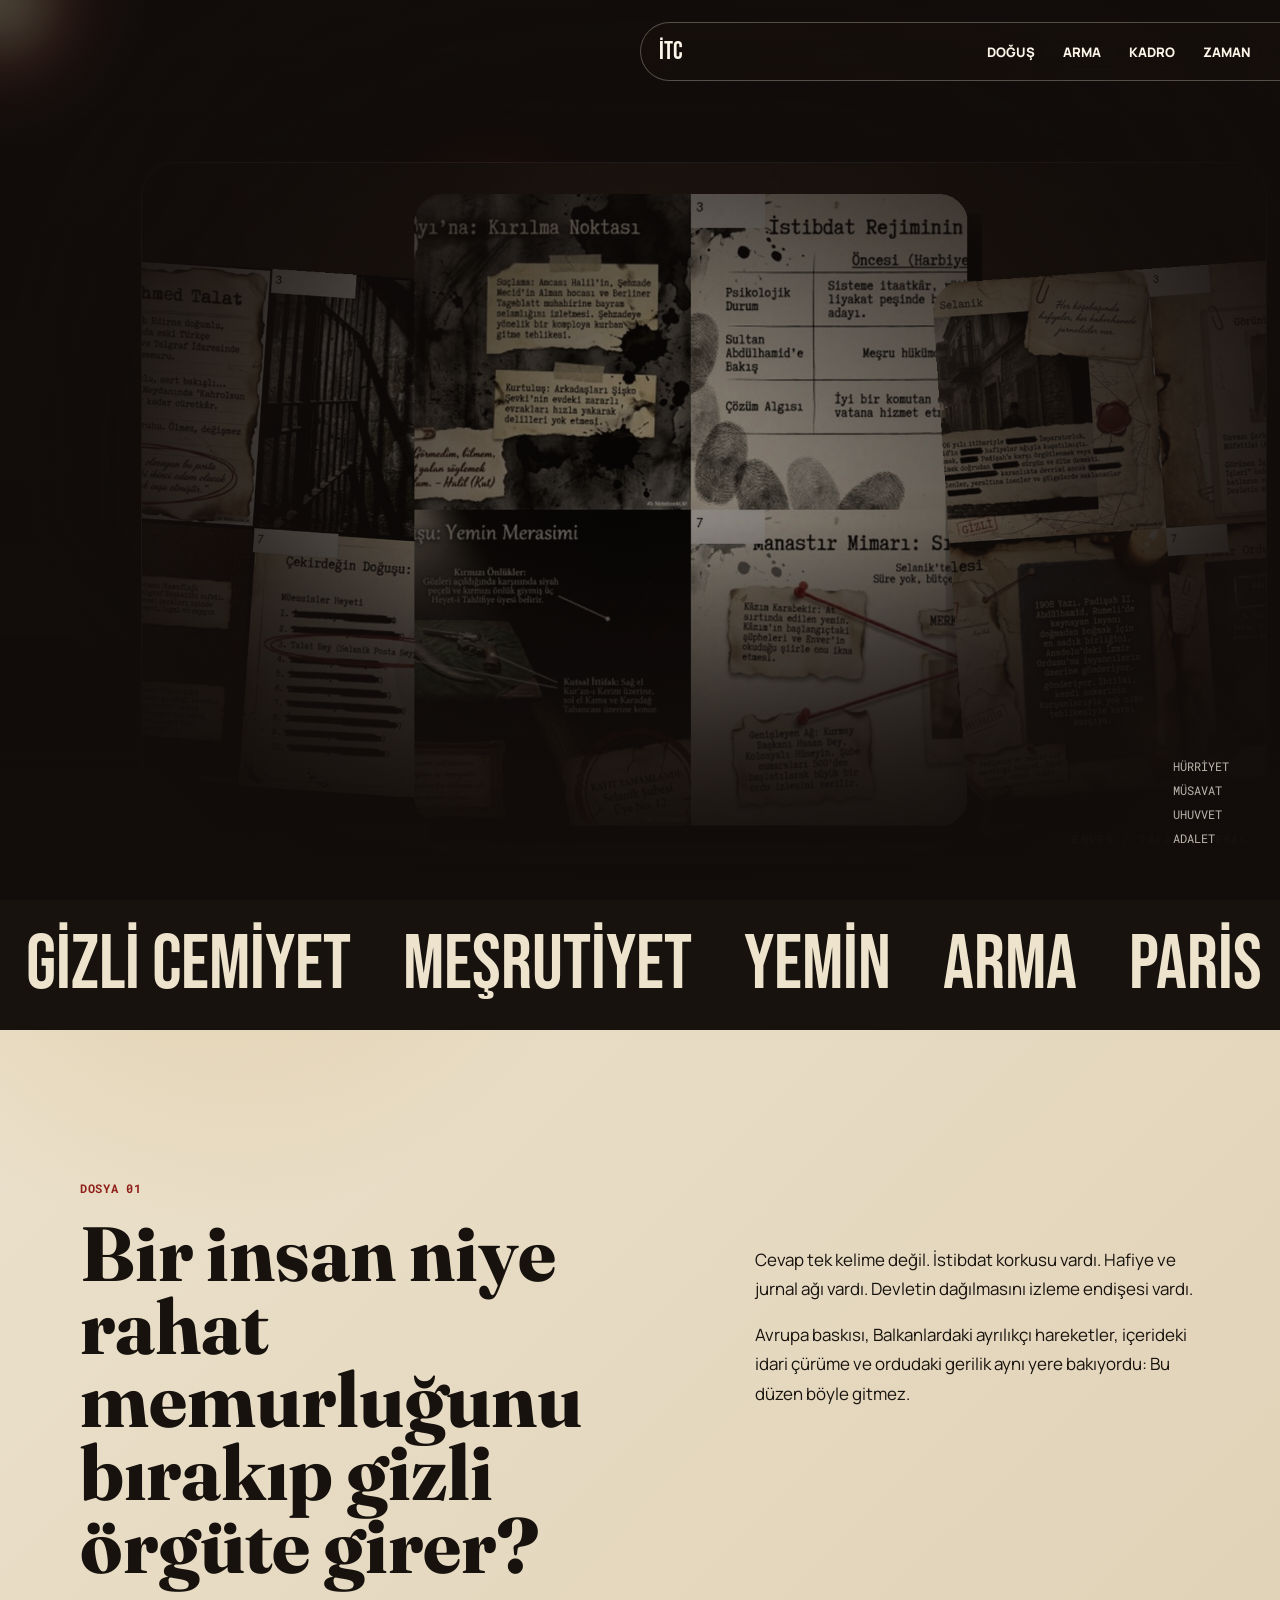
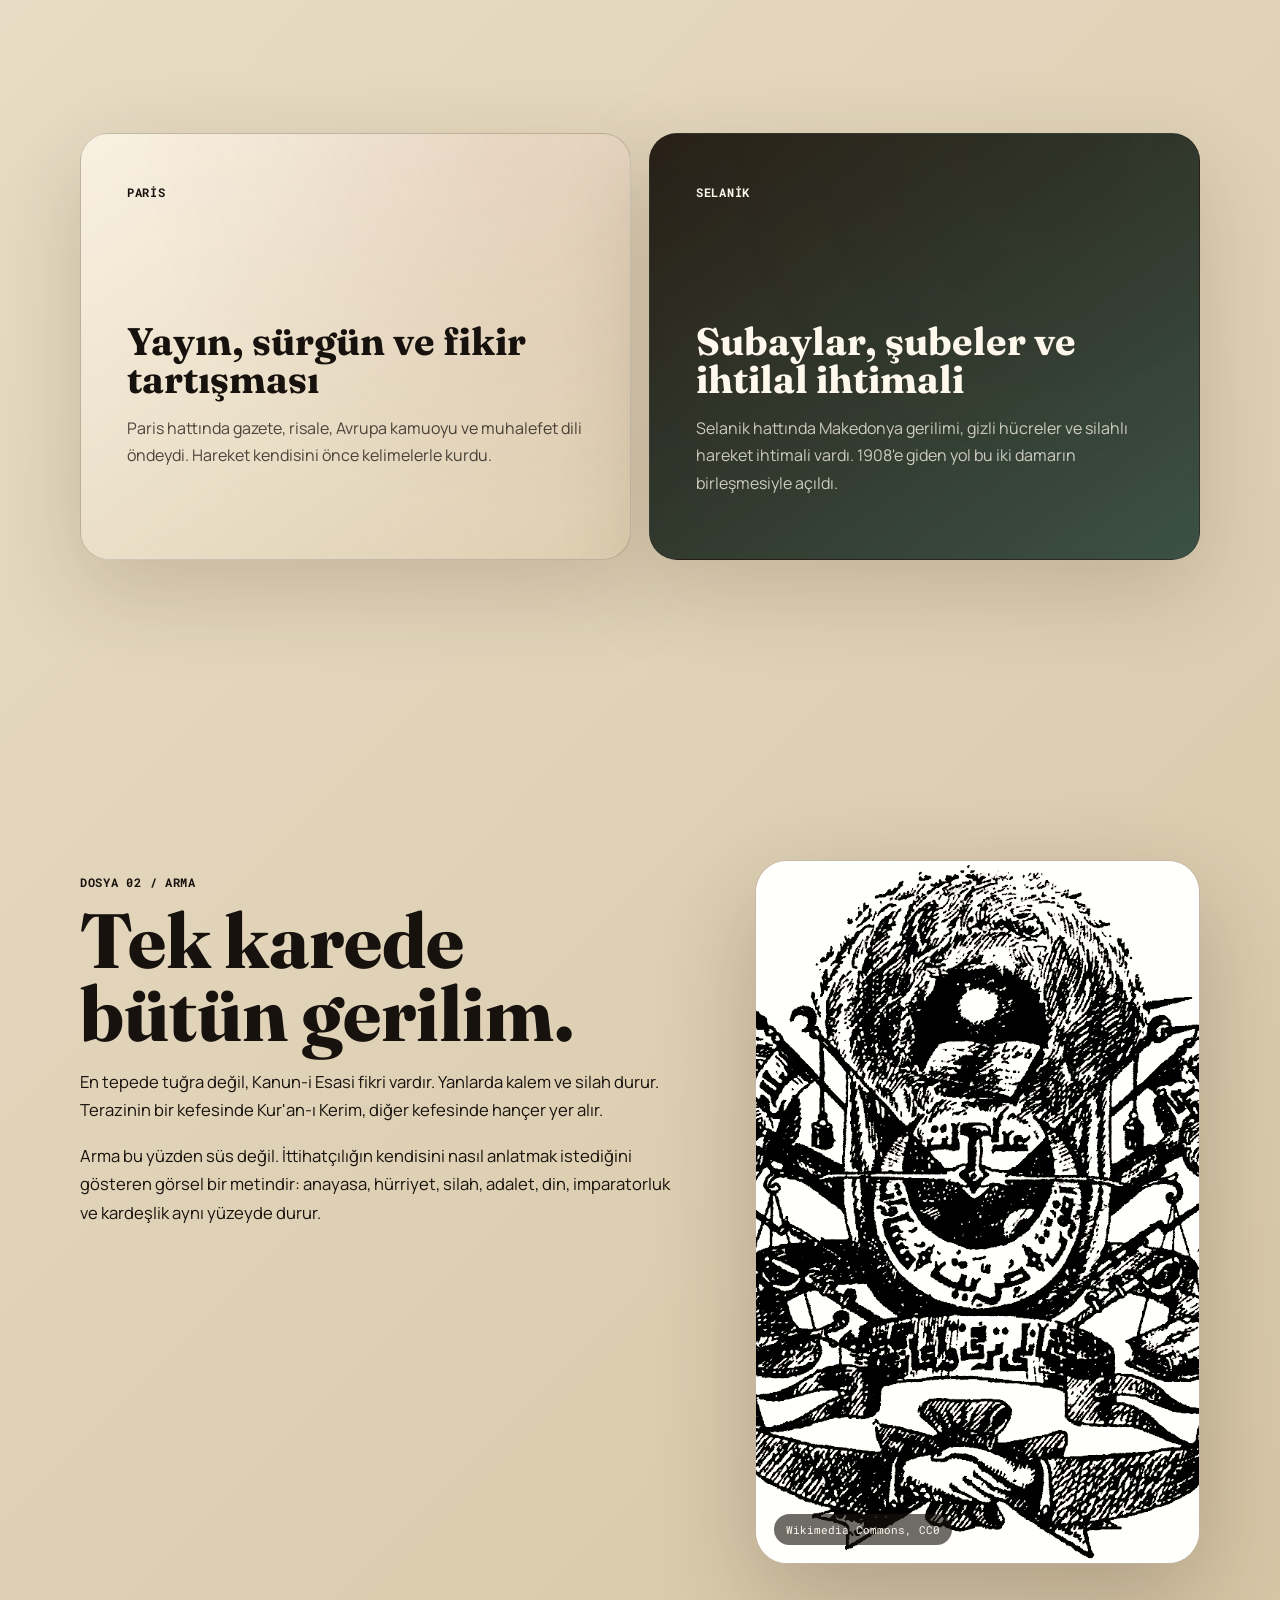
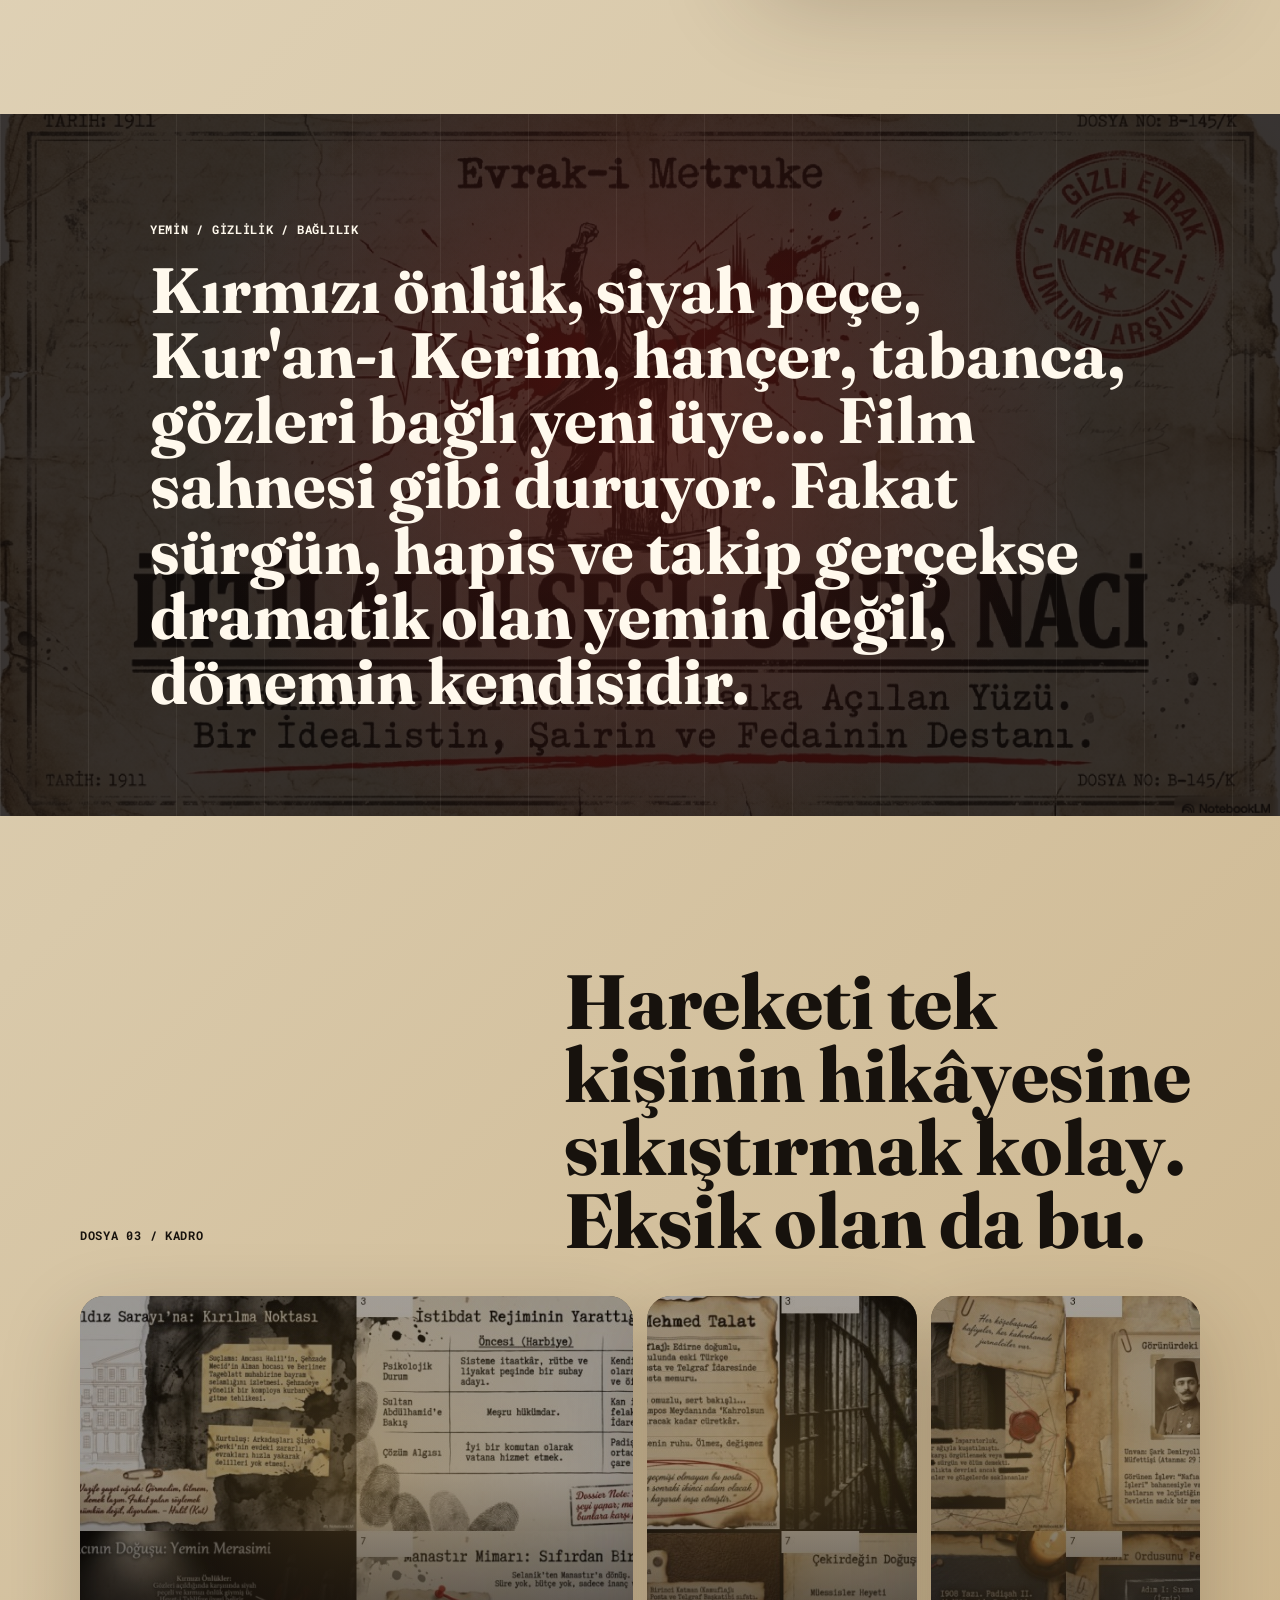
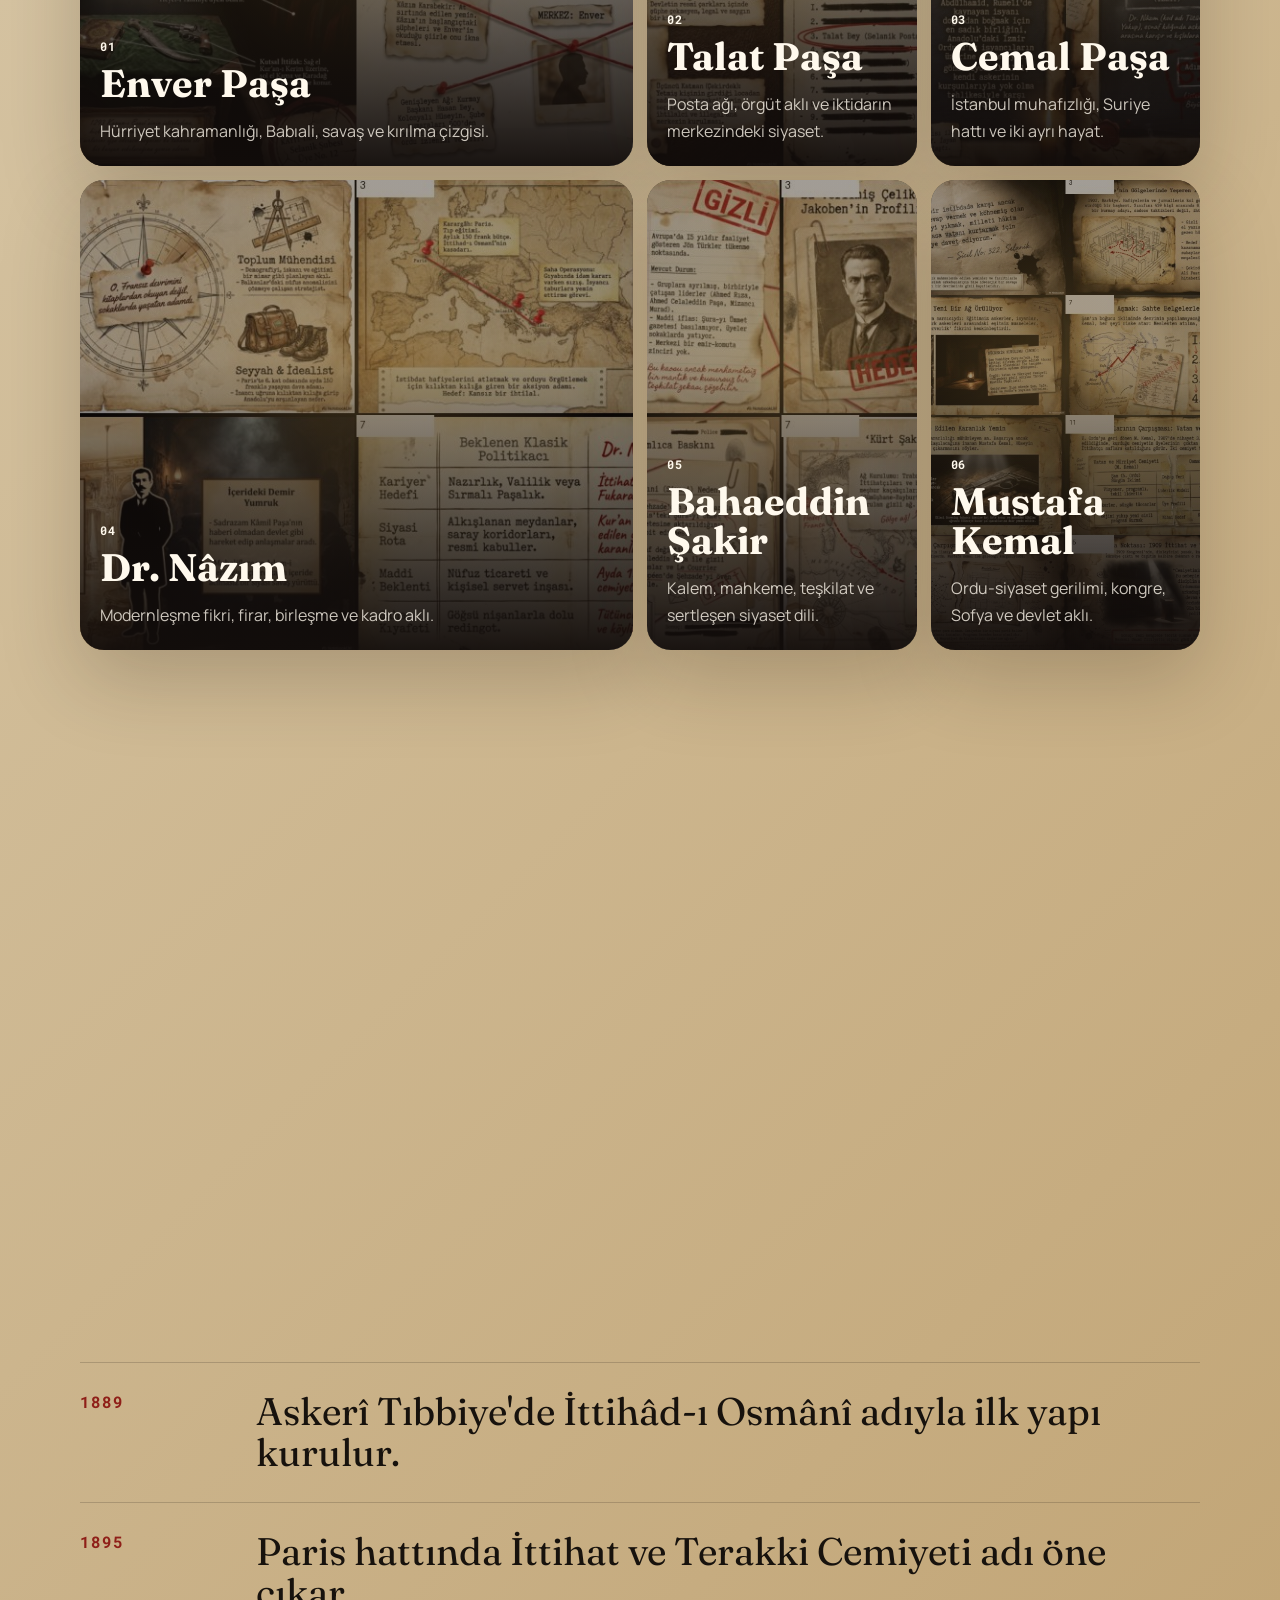
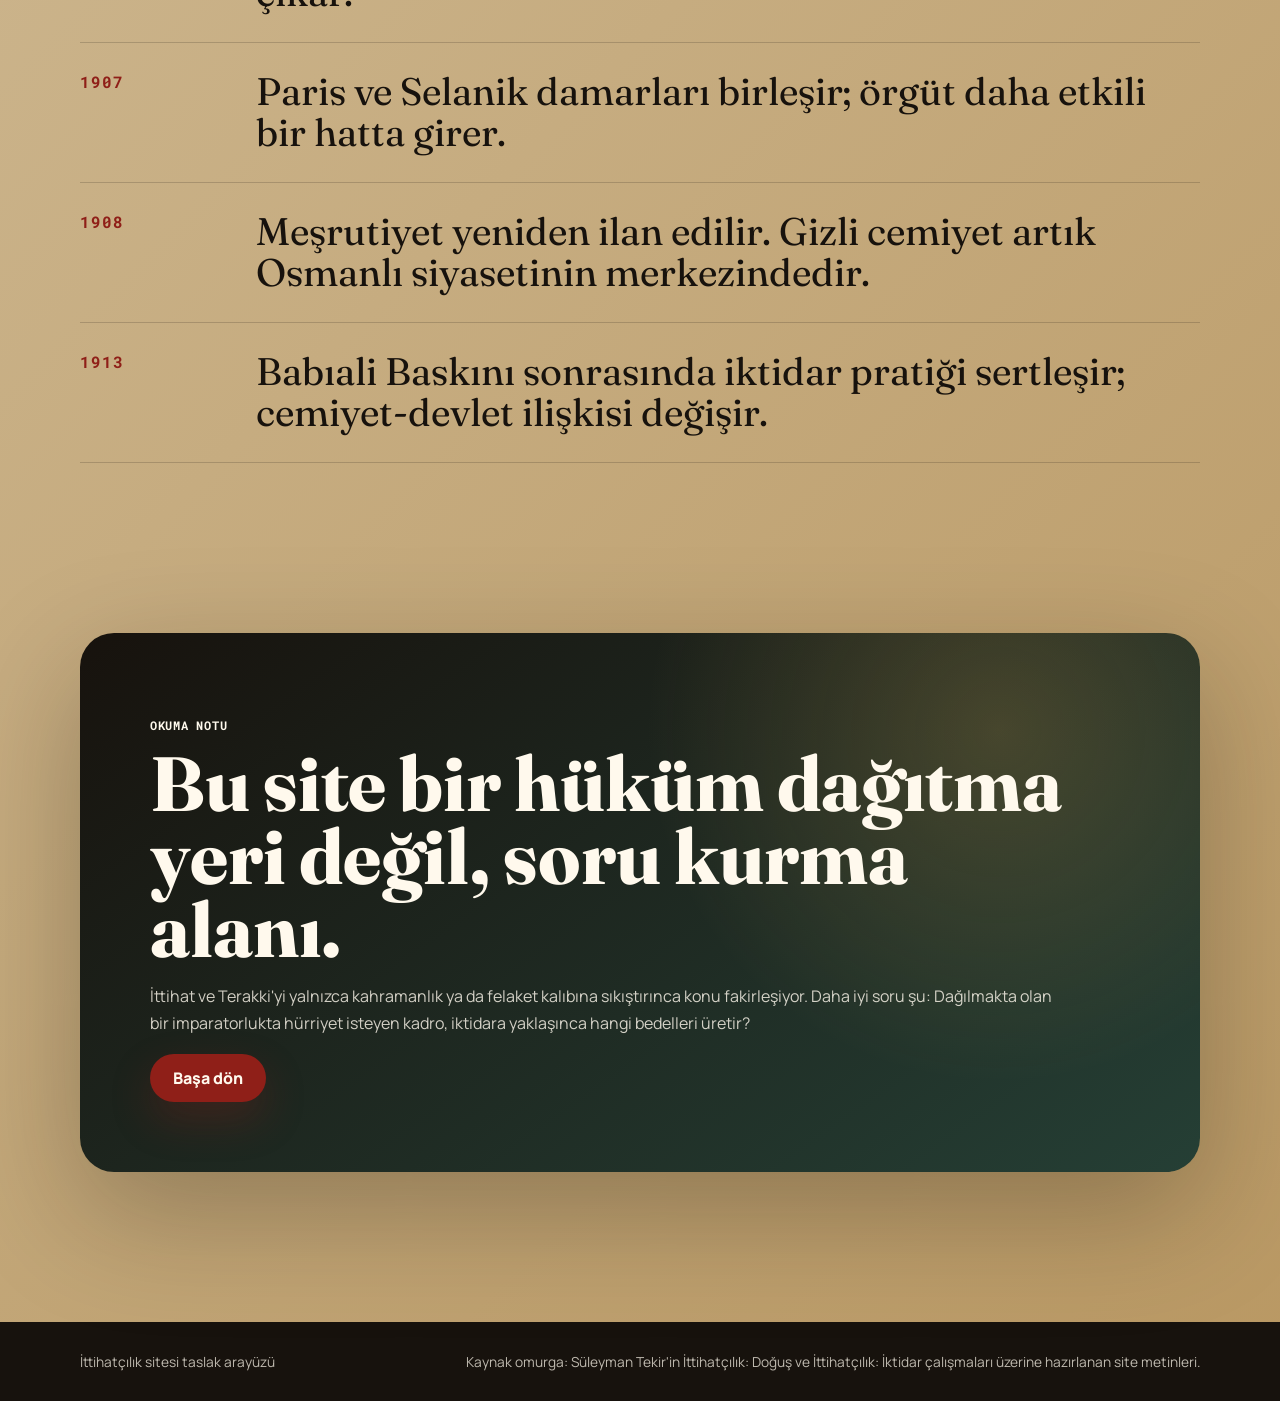
==== ittihatcilik-site/index.html @ 74932446 "Use source visuals for Ittihatcilik site" ====
<!doctype html>
<html lang="tr">
  <head>
    <meta charset="utf-8" />
    <meta name="viewport" content="width=device-width, initial-scale=1" />
    <title>İttihat ve Terakki | Dosya</title>
    <meta
      name="description"
      content="İttihat ve Terakki'yi doğuş, örgütlenme, arma, iktidar ve kişiler üzerinden anlatan etkileşimli tarih sitesi."
    />
    <link rel="preconnect" href="https://fonts.googleapis.com" />
    <link rel="preconnect" href="https://fonts.gstatic.com" crossorigin />
    <link
      href="https://fonts.googleapis.com/css2?family=Bebas+Neue&family=Fraunces:opsz,wght,SOFT@9..144,500..800,20..80&family=Manrope:wght@400;500;700;800&family=Roboto+Mono:wght@400;500;700&display=swap"
      rel="stylesheet"
    />
    <link rel="stylesheet" href="styles.css" />
  </head>
  <body>
    <div class="grain" aria-hidden="true"></div>
    <div class="cursor-orb" aria-hidden="true"></div>

    <header class="site-nav" data-reveal>
      <a class="brand" href="#top">İTC</a>
      <nav aria-label="Ana menü">
        <a href="#dogus">Doğuş</a>
        <a href="#arma">Arma</a>
        <a href="#kadro">Kadro</a>
        <a href="#zaman">Zaman</a>
      </nav>
      <a class="nav-action" href="#okuma">Okuma notu</a>
    </header>

    <main id="top">
      <section class="hero" aria-labelledby="hero-title">
        <canvas id="fluid-canvas" aria-hidden="true"></canvas>
        <div class="hero-figures hero-figures-single" aria-label="İttihat ve Terakki üçlü ana görseli">
          <figure class="hero-main-figure">
            <img
              id="hero-main-image"
              src="assets/it-uclu.png"
              alt="Enver Paşa, Talat Paşa ve Cemal Paşa üçlü ana görseli"
            />
            <figcaption>Enver / Talat / Cemal</figcaption>
          </figure>
          <div class="emblem-reveal" aria-hidden="true">
            <img id="hero-emblem-image" src="assets/it-arma.jpg" alt="" />
          </div>
        </div>
        <div class="hero-copy">
          <h1 id="hero-title" class="sr-only">İttihat ve Terakki</h1>
        </div>
        <div class="hero-meta" aria-label="Ana bilgiler">
          <span>Hürriyet</span>
          <span>Müsavat</span>
          <span>Uhuvvet</span>
          <span>Adalet</span>
        </div>
      </section>

      <section class="ticker" aria-label="Site konusu">
        <div class="ticker-track">
          <span>gizli cemiyet</span>
          <span>meşrutiyet</span>
          <span>yemin</span>
          <span>arma</span>
          <span>Paris</span>
          <span>Selanik</span>
          <span>Babıali</span>
          <span>iktidar</span>
          <span>gizli cemiyet</span>
          <span>meşrutiyet</span>
          <span>yemin</span>
          <span>arma</span>
          <span>Paris</span>
          <span>Selanik</span>
          <span>Babıali</span>
          <span>iktidar</span>
        </div>
      </section>

      <section class="intro section-pad" id="dogus">
        <div class="section-label" data-reveal>Dosya 01</div>
        <div class="intro-grid">
          <h2 data-reveal>Bir insan niye rahat memurluğunu bırakıp gizli örgüte girer?</h2>
          <div class="intro-text" data-reveal>
            <p>
              Cevap tek kelime değil. İstibdat korkusu vardı. Hafiye ve jurnal
              ağı vardı. Devletin dağılmasını izleme endişesi vardı.
            </p>
            <p>
              Avrupa baskısı, Balkanlardaki ayrılıkçı hareketler, içerideki
              idari çürüme ve ordudaki gerilik aynı yere bakıyordu: Bu düzen
              böyle gitmez.
            </p>
          </div>
        </div>
      </section>

      <section class="split-panel section-pad">
        <article class="glass-card" data-tilt data-reveal>
          <span class="card-kicker">Paris</span>
          <h3>Yayın, sürgün ve fikir tartışması</h3>
          <p>
            Paris hattında gazete, risale, Avrupa kamuoyu ve muhalefet dili
            öndeydi. Hareket kendisini önce kelimelerle kurdu.
          </p>
        </article>
        <article class="glass-card dark" data-tilt data-reveal>
          <span class="card-kicker">Selanik</span>
          <h3>Subaylar, şubeler ve ihtilal ihtimali</h3>
          <p>
            Selanik hattında Makedonya gerilimi, gizli hücreler ve silahlı
            hareket ihtimali vardı. 1908'e giden yol bu iki damarın birleşmesiyle
            açıldı.
          </p>
        </article>
      </section>

      <section class="archive section-pad" id="arma">
        <div class="archive-copy" data-reveal>
          <p class="eyebrow">Dosya 02 / Arma</p>
          <h2>Tek karede bütün gerilim.</h2>
          <p>
            En tepede tuğra değil, Kanun-i Esasi fikri vardır. Yanlarda kalem ve
            silah durur. Terazinin bir kefesinde Kur'an-ı Kerim, diğer kefesinde
            hançer yer alır.
          </p>
          <p>
            Arma bu yüzden süs değil. İttihatçılığın kendisini nasıl anlatmak
            istediğini gösteren görsel bir metindir: anayasa, hürriyet, silah,
            adalet, din, imparatorluk ve kardeşlik aynı yüzeyde durur.
          </p>
        </div>
        <figure class="emblem-frame" data-tilt data-reveal>
          <img src="assets/arma.jpg" alt="İttihat ve Terakki arması" />
          <figcaption>Wikimedia Commons, CC0</figcaption>
        </figure>
      </section>

      <section class="oath">
        <div class="oath-inner" data-reveal>
          <span>Yemin / gizlilik / bağlılık</span>
          <p>
            Kırmızı önlük, siyah peçe, Kur'an-ı Kerim, hançer, tabanca, gözleri
            bağlı yeni üye... Film sahnesi gibi duruyor. Fakat sürgün, hapis ve
            takip gerçekse dramatik olan yemin değil, dönemin kendisidir.
          </p>
        </div>
      </section>

      <section class="people section-pad" id="kadro">
        <div class="people-head" data-reveal>
          <p class="eyebrow">Dosya 03 / Kadro</p>
          <h2>Hareketi tek kişinin hikâyesine sıkıştırmak kolay. Eksik olan da bu.</h2>
        </div>
        <div class="person-grid">
          <article class="person-card" data-person="enver" data-reveal>
            <img src="assets/enver.jpg" alt="Enver Paşa için hazırlanmış kaynak görseli" />
            <div>
              <span>01</span>
              <h3>Enver Paşa</h3>
              <p>Hürriyet kahramanlığı, Babıali, savaş ve kırılma çizgisi.</p>
            </div>
          </article>
          <article class="person-card" data-person="talat" data-reveal>
            <img src="assets/talat.jpg" alt="Talat Paşa için hazırlanmış kaynak görseli" />
            <div>
              <span>02</span>
              <h3>Talat Paşa</h3>
              <p>Posta ağı, örgüt aklı ve iktidarın merkezindeki siyaset.</p>
            </div>
          </article>
          <article class="person-card" data-person="cemal" data-reveal>
            <img src="assets/cemal.jpg" alt="Cemal Paşa için hazırlanmış kaynak görseli" />
            <div>
              <span>03</span>
              <h3>Cemal Paşa</h3>
              <p>İstanbul muhafızlığı, Suriye hattı ve iki ayrı hayat.</p>
            </div>
          </article>
          <article class="person-card" data-person="nazim" data-reveal>
            <img src="assets/nazim.jpg" alt="Dr. Nazım için hazırlanmış kaynak görseli" />
            <div>
              <span>04</span>
              <h3>Dr. Nâzım</h3>
              <p>Modernleşme fikri, firar, birleşme ve kadro aklı.</p>
            </div>
          </article>
          <article class="person-card" data-person="baha" data-reveal>
            <img src="assets/baha.jpg" alt="Dr. Bahaeddin Şakir için hazırlanmış kaynak görseli" />
            <div>
              <span>05</span>
              <h3>Bahaeddin Şakir</h3>
              <p>Kalem, mahkeme, teşkilat ve sertleşen siyaset dili.</p>
            </div>
          </article>
          <article class="person-card" data-person="mustafa" data-reveal>
            <img src="assets/mustafa.jpg" alt="Mustafa Kemal için hazırlanmış kaynak görseli" />
            <div>
              <span>06</span>
              <h3>Mustafa Kemal</h3>
              <p>Ordu-siyaset gerilimi, kongre, Sofya ve devlet aklı.</p>
            </div>
          </article>
          <article class="person-card" data-person="omer" data-reveal>
            <img src="assets/omer.jpg" alt="Ömer Naci için hazırlanmış kaynak görseli" />
            <div>
              <span>07</span>
              <h3>Ömer Naci</h3>
              <p>Hitabet, meydan, fedailik ve ihtilalin sesi.</p>
            </div>
          </article>
          <article class="person-card" data-person="ahmed" data-reveal>
            <img src="assets/ahmed-riza.png" alt="Ahmed Rıza için hazırlanmış dosya görseli" />
            <div>
              <span>08</span>
              <h3>Ahmed Rıza</h3>
              <p>Paris hattı, Meşveret çevresi ve fikrî muhalefet dili.</p>
            </div>
          </article>
        </div>
      </section>

      <section class="timeline section-pad" id="zaman">
        <div class="section-label" data-reveal>Zaman çizgisi</div>
        <div class="timeline-row" data-reveal>
          <span>1889</span>
          <p>Askerî Tıbbiye'de İttihâd-ı Osmânî adıyla ilk yapı kurulur.</p>
        </div>
        <div class="timeline-row" data-reveal>
          <span>1895</span>
          <p>Paris hattında İttihat ve Terakki Cemiyeti adı öne çıkar.</p>
        </div>
        <div class="timeline-row" data-reveal>
          <span>1907</span>
          <p>Paris ve Selanik damarları birleşir; örgüt daha etkili bir hatta girer.</p>
        </div>
        <div class="timeline-row" data-reveal>
          <span>1908</span>
          <p>Meşrutiyet yeniden ilan edilir. Gizli cemiyet artık Osmanlı siyasetinin merkezindedir.</p>
        </div>
        <div class="timeline-row" data-reveal>
          <span>1913</span>
          <p>Babıali Baskını sonrasında iktidar pratiği sertleşir; cemiyet-devlet ilişkisi değişir.</p>
        </div>
      </section>

      <section class="read-note section-pad" id="okuma">
        <div class="note-card" data-reveal>
          <p class="eyebrow">Okuma notu</p>
          <h2>Bu site bir hüküm dağıtma yeri değil, soru kurma alanı.</h2>
          <p>
            İttihat ve Terakki'yi yalnızca kahramanlık ya da felaket kalıbına
            sıkıştırınca konu fakirleşiyor. Daha iyi soru şu: Dağılmakta olan
            bir imparatorlukta hürriyet isteyen kadro, iktidara yaklaşınca hangi
            bedelleri üretir?
          </p>
          <a class="button primary" href="#top">Başa dön</a>
        </div>
      </section>
    </main>

    <footer class="footer">
      <p>İttihatçılık sitesi taslak arayüzü</p>
      <p>Kaynak omurga: Süleyman Tekir'in İttihatçılık: Doğuş ve İttihatçılık: İktidar çalışmaları üzerine hazırlanan site metinleri.</p>
    </footer>

    <script src="script.js"></script>
  </body>
</html>
---- ittihatcilik-site/styles.css ----
:root {
  --ink: #17120d;
  --paper: #eee3cd;
  --paper-2: #d8c7a6;
  --red: #8f1f18;
  --red-2: #c33a27;
  --gold: #c49a4b;
  --green: #253f35;
  --smoke: rgba(23, 18, 13, 0.72);
  --line: rgba(23, 18, 13, 0.18);
  --white: #fff9ed;
}

* {
  box-sizing: border-box;
}

html {
  scroll-behavior: smooth;
}

body {
  margin: 0;
  color: var(--ink);
  background:
    radial-gradient(circle at 15% 10%, rgba(196, 154, 75, 0.26), transparent 28rem),
    radial-gradient(circle at 80% 5%, rgba(143, 31, 24, 0.18), transparent 24rem),
    linear-gradient(135deg, #f1e8d6 0%, #d9c9aa 46%, #b99863 100%);
  font-family: "Manrope", sans-serif;
  overflow-x: hidden;
}

body::before {
  position: fixed;
  inset: 0;
  z-index: -2;
  content: "";
  background-image:
    linear-gradient(rgba(23, 18, 13, 0.08) 1px, transparent 1px),
    linear-gradient(90deg, rgba(23, 18, 13, 0.08) 1px, transparent 1px);
  background-size: 42px 42px;
  mask-image: linear-gradient(to bottom, rgba(0, 0, 0, 0.8), transparent 86%);
}

a {
  color: inherit;
  text-decoration: none;
}

img {
  display: block;
  max-width: 100%;
}

.sr-only {
  position: absolute;
  width: 1px;
  height: 1px;
  padding: 0;
  overflow: hidden;
  clip: rect(0, 0, 0, 0);
  white-space: nowrap;
  border: 0;
}

.grain {
  position: fixed;
  inset: 0;
  z-index: 100;
  pointer-events: none;
  opacity: 0.18;
  mix-blend-mode: multiply;
  background-image: url("data:image/svg+xml,%3Csvg viewBox='0 0 180 180' xmlns='http://www.w3.org/2000/svg'%3E%3Cfilter id='n'%3E%3CfeTurbulence type='fractalNoise' baseFrequency='.72' numOctaves='3' stitchTiles='stitch'/%3E%3C/filter%3E%3Crect width='180' height='180' filter='url(%23n)' opacity='.55'/%3E%3C/svg%3E");
}

.cursor-orb {
  position: fixed;
  left: 0;
  top: 0;
  z-index: 99;
  width: 240px;
  height: 240px;
  pointer-events: none;
  border-radius: 999px;
  opacity: 0.48;
  transform: translate3d(-50%, -50%, 0);
  background:
    radial-gradient(circle, rgba(255, 240, 194, 0.6), rgba(195, 58, 39, 0.16) 45%, transparent 72%);
  filter: blur(18px);
  mix-blend-mode: screen;
}

.site-nav {
  position: fixed;
  top: 22px;
  left: 50%;
  z-index: 80;
  display: grid;
  grid-template-columns: auto 1fr auto;
  gap: 18px;
  align-items: center;
  width: min(1040px, calc(100% - 28px));
  padding: 10px 12px 10px 18px;
  color: var(--white);
  border: 1px solid rgba(255, 249, 237, 0.28);
  border-radius: 999px;
  background: rgba(28, 20, 12, 0.36);
  backdrop-filter: blur(18px);
  transform: translateX(-50%);
  transition: background 360ms cubic-bezier(0.22, 1, 0.36, 1), color 360ms cubic-bezier(0.22, 1, 0.36, 1), border 360ms;
}

.site-nav.scrolled {
  color: var(--ink);
  border-color: rgba(23, 18, 13, 0.14);
  background: rgba(238, 227, 205, 0.76);
}

.brand {
  font-family: "Bebas Neue", sans-serif;
  font-size: 1.55rem;
  letter-spacing: 0;
}

.site-nav nav {
  display: flex;
  justify-content: center;
  gap: clamp(10px, 2.4vw, 28px);
  font-size: 0.82rem;
  font-weight: 800;
  text-transform: uppercase;
}

.site-nav a {
  transition: transform 220ms cubic-bezier(0.22, 1, 0.36, 1), opacity 220ms;
}

.site-nav a:hover,
.site-nav a:focus-visible {
  opacity: 0.76;
  transform: translateY(-1px);
}

.nav-action {
  padding: 10px 14px;
  color: var(--white);
  border-radius: 999px;
  background: var(--red);
  font-size: 0.78rem;
  font-weight: 800;
  text-transform: uppercase;
}

.hero {
  position: relative;
  min-height: 100svh;
  overflow: hidden;
  color: var(--white);
  background: #120d0b;
  isolation: isolate;
}

.hero::after {
  position: absolute;
  inset: 0;
  z-index: 4;
  content: "";
  background:
    linear-gradient(to top, rgba(18, 13, 11, 0.98) 0%, rgba(18, 13, 11, 0.18) 42%, rgba(18, 13, 11, 0.8) 100%),
    radial-gradient(circle at 52% 40%, transparent 0, rgba(18, 13, 11, 0.3) 38%, rgba(18, 13, 11, 0.9) 76%);
  pointer-events: none;
}

#fluid-canvas {
  position: absolute;
  inset: 0;
  z-index: 2;
  width: 100%;
  height: 100%;
}

.hero-figures {
  position: absolute;
  inset: 0;
  z-index: 3;
  display: grid;
  align-items: center;
  justify-content: center;
  padding: 10svh 4vw 0;
  pointer-events: auto;
}

.hero-figures-single {
  place-items: center;
}

.hero-main-figure {
  position: relative;
  width: min(88vw, 1260px);
  height: min(78svh, 780px);
  margin: 0;
  overflow: hidden;
  border: 1px solid rgba(255, 249, 237, 0.15);
  border-radius: 34px;
  background: rgba(255, 249, 237, 0.035);
  box-shadow: 0 46px 140px rgba(0, 0, 0, 0.48);
  transform: translate3d(5vw, 2svh, 0);
}

.hero-main-figure::after {
  position: absolute;
  inset: 0;
  content: "";
  background:
    linear-gradient(to right, rgba(18, 13, 11, 0.62), rgba(18, 13, 11, 0.08) 42%, rgba(18, 13, 11, 0.38)),
    linear-gradient(to top, rgba(18, 13, 11, 0.42), transparent 54%);
  pointer-events: none;
}

.hero-main-figure img {
  width: 100%;
  height: 100%;
  object-fit: cover;
  object-position: center;
  filter: sepia(0.16) saturate(0.92) contrast(1.04);
  transform: scale(1.015);
  transition: transform 900ms cubic-bezier(0.22, 1, 0.36, 1), filter 500ms;
}

.hero-figures:hover .hero-main-figure img {
  filter: sepia(0.08) saturate(0.98) contrast(1.08);
  transform: scale(1.045);
}

.hero-main-figure figcaption {
  position: absolute;
  right: 18px;
  bottom: 16px;
  z-index: 2;
  color: rgba(255, 249, 237, 0.76);
  font-family: "Roboto Mono", monospace;
  font-size: 0.72rem;
  font-weight: 700;
  letter-spacing: 0.12em;
  text-transform: uppercase;
}

.figure-card {
  position: relative;
  width: min(29vw, 360px);
  height: min(64svh, 660px);
  margin: 0;
  overflow: hidden;
  border: 1px solid rgba(255, 249, 237, 0.16);
  border-radius: 32px;
  background: rgba(255, 249, 237, 0.04);
  box-shadow: 0 40px 120px rgba(0, 0, 0, 0.42);
  transform: translateY(var(--figure-y, 0)) rotate(var(--figure-r, 0deg));
  transition: transform 700ms cubic-bezier(0.22, 1, 0.36, 1), filter 500ms;
}

.figure-card.center {
  z-index: 2;
  width: min(34vw, 430px);
  height: min(72svh, 740px);
  --figure-y: 3svh;
}

.figure-card.left {
  --figure-y: 8svh;
  --figure-r: -3deg;
}

.figure-card.right {
  --figure-y: 9svh;
  --figure-r: 3deg;
}

.figure-card::after {
  position: absolute;
  inset: 0;
  content: "";
  background:
    linear-gradient(to top, rgba(18, 13, 11, 0.74), transparent 52%),
    radial-gradient(circle at 50% 0%, rgba(196, 154, 75, 0.2), transparent 20rem);
}

.figure-card img {
  width: 100%;
  height: 100%;
  object-fit: cover;
  object-position: center;
  filter: sepia(0.26) saturate(0.82) contrast(1.06);
  transform: scale(1.04);
  transition: transform 900ms cubic-bezier(0.22, 1, 0.36, 1);
}

.figure-card figcaption {
  position: absolute;
  left: 18px;
  bottom: 16px;
  z-index: 2;
  color: rgba(255, 249, 237, 0.82);
  font-family: "Roboto Mono", monospace;
  font-size: 0.72rem;
  font-weight: 700;
  letter-spacing: 0.12em;
  text-transform: uppercase;
}

.hero-figures:hover .figure-card {
  filter: saturate(0.76) brightness(0.82);
}

.hero-figures:hover .figure-card:hover {
  filter: saturate(1.05) brightness(1.04);
  transform: translateY(calc(var(--figure-y, 0) - 10px)) rotate(var(--figure-r, 0deg)) scale(1.025);
}

.hero-figures:hover .figure-card:hover img {
  transform: scale(1.09);
}

.emblem-reveal {
  position: absolute;
  inset: 0;
  z-index: 6;
  display: grid;
  place-items: center;
  opacity: var(--reveal-opacity, 0);
  pointer-events: none;
  transition: opacity 280ms cubic-bezier(0.22, 1, 0.36, 1);
  mix-blend-mode: screen;
  -webkit-mask-image: radial-gradient(circle 0 at var(--reveal-x, 50%) var(--reveal-y, 50%), #000 0 62%, transparent 72%);
  mask-image: radial-gradient(circle 0 at var(--reveal-x, 50%) var(--reveal-y, 50%), #000 0 62%, transparent 72%);
}

.hero-figures.is-revealing .emblem-reveal {
  -webkit-mask-image: radial-gradient(circle var(--reveal-size, 230px) at var(--reveal-x, 50%) var(--reveal-y, 50%), #000 0 62%, rgba(0, 0, 0, 0.56) 72%, transparent 100%);
  mask-image: radial-gradient(circle var(--reveal-size, 230px) at var(--reveal-x, 50%) var(--reveal-y, 50%), #000 0 62%, rgba(0, 0, 0, 0.56) 72%, transparent 100%);
}

.emblem-reveal::before {
  position: absolute;
  inset: 0;
  content: "";
  background:
    radial-gradient(circle at var(--reveal-x, 50%) var(--reveal-y, 50%), rgba(255, 232, 169, 0.24), transparent 18rem),
    linear-gradient(to top, rgba(18, 13, 11, 0.12), rgba(18, 13, 11, 0.42));
}

.emblem-reveal img {
  width: min(50vw, 620px);
  max-height: 78svh;
  object-fit: contain;
  opacity: 0.92;
  filter: sepia(0.34) contrast(1.2) saturate(0.92) drop-shadow(0 36px 80px rgba(0, 0, 0, 0.46));
}

.hero-copy {
  position: relative;
  z-index: 8;
  display: flex;
  flex-direction: column;
  justify-content: flex-end;
  min-height: 100svh;
  width: min(1120px, calc(100% - 32px));
  margin: 0 auto;
  padding: 24svh 0 11svh;
  pointer-events: none;
}

.eyebrow,
.section-label,
.card-kicker,
.person-card span,
.timeline-row span,
.oath-inner span {
  font-family: "Roboto Mono", monospace;
  font-size: 0.76rem;
  font-weight: 700;
  letter-spacing: 0.06em;
  text-transform: uppercase;
}

.hero h1 {
  max-width: 760px;
  margin: 0;
  font-family: "Bebas Neue", sans-serif;
  font-size: clamp(5rem, 14vw, 11.6rem);
  font-weight: 400;
  letter-spacing: 0;
  line-height: 0.78;
  text-transform: uppercase;
}

.hero h1 span {
  display: block;
  color: var(--gold);
  font-family: "Fraunces", serif;
  font-style: italic;
  font-weight: 750;
  text-transform: none;
}

.hero-lede {
  max-width: 620px;
  margin: 26px 0 0;
  color: rgba(255, 249, 237, 0.84);
  font-size: clamp(1.05rem, 2vw, 1.34rem);
  line-height: 1.65;
}

.hero-actions {
  display: flex;
  flex-wrap: wrap;
  gap: 12px;
  margin-top: 30px;
  pointer-events: auto;
}

.button {
  display: inline-flex;
  align-items: center;
  justify-content: center;
  min-height: 48px;
  padding: 0 22px;
  border: 1px solid rgba(255, 249, 237, 0.32);
  border-radius: 999px;
  font-weight: 800;
  transition: transform 240ms cubic-bezier(0.25, 0.46, 0.45, 0.94), background 240ms, color 240ms;
}

.button:hover,
.button:focus-visible {
  transform: translateY(-2px) scale(1.03);
}

.button.primary {
  color: var(--white);
  border-color: transparent;
  background: var(--red);
  box-shadow: 0 18px 40px rgba(143, 31, 24, 0.28);
}

.button.ghost {
  color: var(--white);
  background: rgba(255, 249, 237, 0.08);
}

.hero-meta {
  position: absolute;
  right: 4vw;
  bottom: 6svh;
  z-index: 8;
  display: grid;
  gap: 9px;
  color: rgba(255, 249, 237, 0.72);
  font-family: "Roboto Mono", monospace;
  font-size: 0.72rem;
  text-transform: uppercase;
}

.ticker {
  overflow: hidden;
  border-block: 1px solid var(--line);
  background: var(--ink);
  color: var(--paper);
}

.ticker-track {
  display: flex;
  width: max-content;
  animation: ticker 28s linear infinite;
}

.ticker span {
  padding: 18px 26px;
  font-family: "Bebas Neue", sans-serif;
  font-size: clamp(2rem, 6vw, 5rem);
  letter-spacing: 0;
  white-space: nowrap;
}

@keyframes ticker {
  to {
    transform: translateX(-50%);
  }
}

.section-pad {
  width: min(1120px, calc(100% - 32px));
  margin: 0 auto;
  padding: clamp(72px, 12vw, 150px) 0;
}

.intro-grid,
.archive {
  display: grid;
  grid-template-columns: minmax(0, 1.15fr) minmax(280px, 0.85fr);
  gap: clamp(26px, 6vw, 74px);
  align-items: start;
}

.section-label {
  margin-bottom: 22px;
  color: var(--red);
}

h2 {
  margin: 0;
  font-family: "Fraunces", serif;
  font-size: clamp(2.7rem, 6vw, 6.2rem);
  font-weight: 760;
  line-height: 0.95;
  letter-spacing: 0;
}

h3 {
  margin: 0;
  font-family: "Fraunces", serif;
  font-size: clamp(1.6rem, 3vw, 2.6rem);
  line-height: 1;
}

p {
  line-height: 1.72;
}

.intro-text {
  padding-top: 10px;
  font-size: 1.06rem;
}

.split-panel {
  display: grid;
  grid-template-columns: repeat(2, minmax(0, 1fr));
  gap: 18px;
  padding-top: 0;
}

.glass-card {
  min-height: 420px;
  padding: clamp(24px, 4vw, 46px);
  border: 1px solid rgba(23, 18, 13, 0.18);
  border-radius: 28px;
  background:
    linear-gradient(145deg, rgba(255, 249, 237, 0.72), rgba(216, 199, 166, 0.48)),
    radial-gradient(circle at 80% 0%, rgba(143, 31, 24, 0.22), transparent 24rem);
  box-shadow: 0 30px 90px rgba(60, 39, 21, 0.18);
  transform-style: preserve-3d;
}

.glass-card.dark {
  color: var(--white);
  background:
    linear-gradient(145deg, rgba(28, 20, 12, 0.94), rgba(37, 63, 53, 0.88)),
    radial-gradient(circle at 70% 0%, rgba(196, 154, 75, 0.22), transparent 22rem);
}

.glass-card h3 {
  margin-top: 120px;
}

.glass-card p {
  max-width: 460px;
  color: currentColor;
  opacity: 0.76;
}

.archive-copy {
  position: sticky;
  top: 140px;
}

.archive-copy p:not(.eyebrow) {
  max-width: 620px;
  font-size: 1.04rem;
}

.emblem-frame {
  position: relative;
  margin: 0;
  overflow: hidden;
  border: 1px solid rgba(23, 18, 13, 0.18);
  border-radius: 32px;
  background: rgba(255, 249, 237, 0.35);
  box-shadow: 0 36px 100px rgba(44, 30, 17, 0.24);
}

.emblem-frame::before {
  position: absolute;
  inset: 0;
  z-index: 2;
  content: "";
  background: linear-gradient(120deg, transparent 18%, rgba(255, 249, 237, 0.36), transparent 42%);
  transform: translateX(-120%);
  animation: shine 5.8s ease-in-out infinite;
}

@keyframes shine {
  45%,
  100% {
    transform: translateX(120%);
  }
}

.emblem-frame img {
  width: 100%;
  height: min(78vh, 780px);
  object-fit: cover;
  object-position: center;
  filter: sepia(0.15) saturate(0.9);
}

.emblem-frame figcaption {
  position: absolute;
  left: 18px;
  bottom: 18px;
  z-index: 3;
  padding: 8px 12px;
  color: var(--white);
  border-radius: 999px;
  background: rgba(23, 18, 13, 0.62);
  font-family: "Roboto Mono", monospace;
  font-size: 0.7rem;
}

.oath {
  position: relative;
  min-height: 78svh;
  display: grid;
  place-items: center;
  overflow: hidden;
  color: var(--white);
  background:
    linear-gradient(rgba(18, 13, 11, 0.84), rgba(18, 13, 11, 0.84)),
    url("assets/omer.png") center / cover;
}

.oath::before {
  position: absolute;
  inset: 0;
  content: "";
  background:
    repeating-linear-gradient(90deg, rgba(255, 249, 237, 0.06) 0 1px, transparent 1px 88px),
    radial-gradient(circle at 50% 44%, rgba(143, 31, 24, 0.34), transparent 28rem);
}

.oath-inner {
  position: relative;
  width: min(980px, calc(100% - 32px));
}

.oath-inner p {
  margin: 18px 0 0;
  font-family: "Fraunces", serif;
  font-size: clamp(2.2rem, 5vw, 5.5rem);
  font-weight: 700;
  line-height: 1.02;
}

.people-head {
  display: grid;
  grid-template-columns: 0.8fr 1.2fr;
  gap: clamp(20px, 5vw, 60px);
  align-items: end;
  margin-bottom: 38px;
}

.person-grid {
  display: grid;
  grid-template-columns: repeat(4, minmax(0, 1fr));
  gap: 14px;
}

.person-card {
  position: relative;
  min-height: 470px;
  overflow: hidden;
  border-radius: 24px;
  background: var(--ink);
  color: var(--white);
  box-shadow: 0 28px 80px rgba(31, 21, 13, 0.22);
  isolation: isolate;
}

.person-card:nth-child(1),
.person-card:nth-child(4) {
  grid-column: span 2;
}

.person-card img {
  position: absolute;
  inset: 0;
  z-index: -2;
  width: 100%;
  height: 100%;
  object-fit: cover;
  opacity: 0.68;
  transform: scale(1.02);
  transition: transform 900ms cubic-bezier(0.22, 1, 0.36, 1), opacity 520ms;
}

.person-card::after {
  position: absolute;
  inset: 0;
  z-index: -1;
  content: "";
  background:
    linear-gradient(to top, rgba(18, 13, 11, 0.95), rgba(18, 13, 11, 0.12) 62%),
    radial-gradient(circle at var(--mx, 50%) var(--my, 40%), rgba(196, 154, 75, 0.32), transparent 16rem);
  transition: opacity 360ms;
}

.person-card div {
  position: absolute;
  left: 20px;
  right: 20px;
  bottom: 20px;
}

.person-card h3 {
  margin-top: 8px;
}

.person-card p {
  max-width: 440px;
  margin-bottom: 0;
  color: rgba(255, 249, 237, 0.78);
}

.person-card:hover img {
  opacity: 0.92;
  transform: scale(1.08);
}

.timeline {
  padding-top: 40px;
}

.timeline-row {
  display: grid;
  grid-template-columns: 150px 1fr;
  gap: 26px;
  padding: 28px 0;
  border-top: 1px solid var(--line);
}

.timeline-row:last-child {
  border-bottom: 1px solid var(--line);
}

.timeline-row span {
  color: var(--red);
  font-size: 1rem;
}

.timeline-row p {
  margin: 0;
  font-family: "Fraunces", serif;
  font-size: clamp(1.45rem, 3vw, 3rem);
  line-height: 1.08;
}

.read-note {
  padding-top: 20px;
}

.note-card {
  width: 100%;
  max-width: 100%;
  padding: clamp(28px, 6vw, 70px);
  color: var(--white);
  border-radius: 34px;
  background:
    radial-gradient(circle at 82% 18%, rgba(196, 154, 75, 0.24), transparent 22rem),
    linear-gradient(145deg, #17120d, #253f35);
  box-shadow: 0 40px 120px rgba(23, 18, 13, 0.28);
}

.note-card h2 {
  max-width: 960px;
}

.note-card p:not(.eyebrow) {
  max-width: 920px;
  color: rgba(255, 249, 237, 0.8);
}

.footer {
  display: flex;
  justify-content: space-between;
  gap: 20px;
  padding: 28px max(16px, calc((100vw - 1120px) / 2));
  color: rgba(255, 249, 237, 0.72);
  background: var(--ink);
  font-size: 0.86rem;
}

.footer p {
  max-width: 760px;
  margin: 0;
}

[data-reveal] {
  opacity: 0;
  transform: translateY(28px);
  transition: opacity 700ms cubic-bezier(0.22, 1, 0.36, 1), transform 700ms cubic-bezier(0.22, 1, 0.36, 1);
}

[data-reveal].is-visible {
  opacity: 1;
  transform: translateY(0);
}

@media (max-width: 1160px) {
  .site-nav {
    left: 22px;
    width: auto;
    grid-template-columns: auto;
    transform: none;
  }

  .site-nav nav {
    display: none;
  }

  .nav-action {
    display: none;
  }
}

@media (max-width: 880px) {
  .hero-copy {
    padding-bottom: 14svh;
  }

  .hero-main-figure {
    width: min(116vw, 820px);
    height: min(58svh, 560px);
    transform: translate3d(10vw, -1svh, 0);
  }

  .hero-meta {
    display: none;
  }

  .intro-grid,
  .archive,
  .people-head,
  .split-panel {
    grid-template-columns: 1fr;
  }

  .archive-copy {
    position: static;
  }

  .person-grid {
    grid-template-columns: 1fr;
  }

  .person-card,
  .person-card:nth-child(1),
  .person-card:nth-child(4) {
    grid-column: auto;
  }

  .person-card {
    min-height: 410px;
  }

  .timeline-row {
    grid-template-columns: 1fr;
    gap: 8px;
  }

  .footer {
    flex-direction: column;
  }
}

@media (max-width: 560px) {
  .cursor-orb {
    display: none;
  }

  .hero h1 {
    font-size: clamp(5rem, 27vw, 8rem);
  }

  .hero-main-figure {
    width: 124vw;
    height: 52svh;
    transform: translate3d(18vw, -2svh, 0);
  }

  .hero-lede {
    font-size: 1rem;
  }

  .hero-actions {
    align-items: stretch;
    flex-direction: column;
  }

  .button {
    width: 100%;
  }

  .glass-card {
    min-height: 360px;
  }

  .glass-card h3 {
    margin-top: 70px;
  }
}

@media (prefers-reduced-motion: reduce) {
  *,
  *::before,
  *::after {
    animation-duration: 1ms !important;
    animation-iteration-count: 1 !important;
    scroll-behavior: auto !important;
    transition-duration: 1ms !important;
  }
}
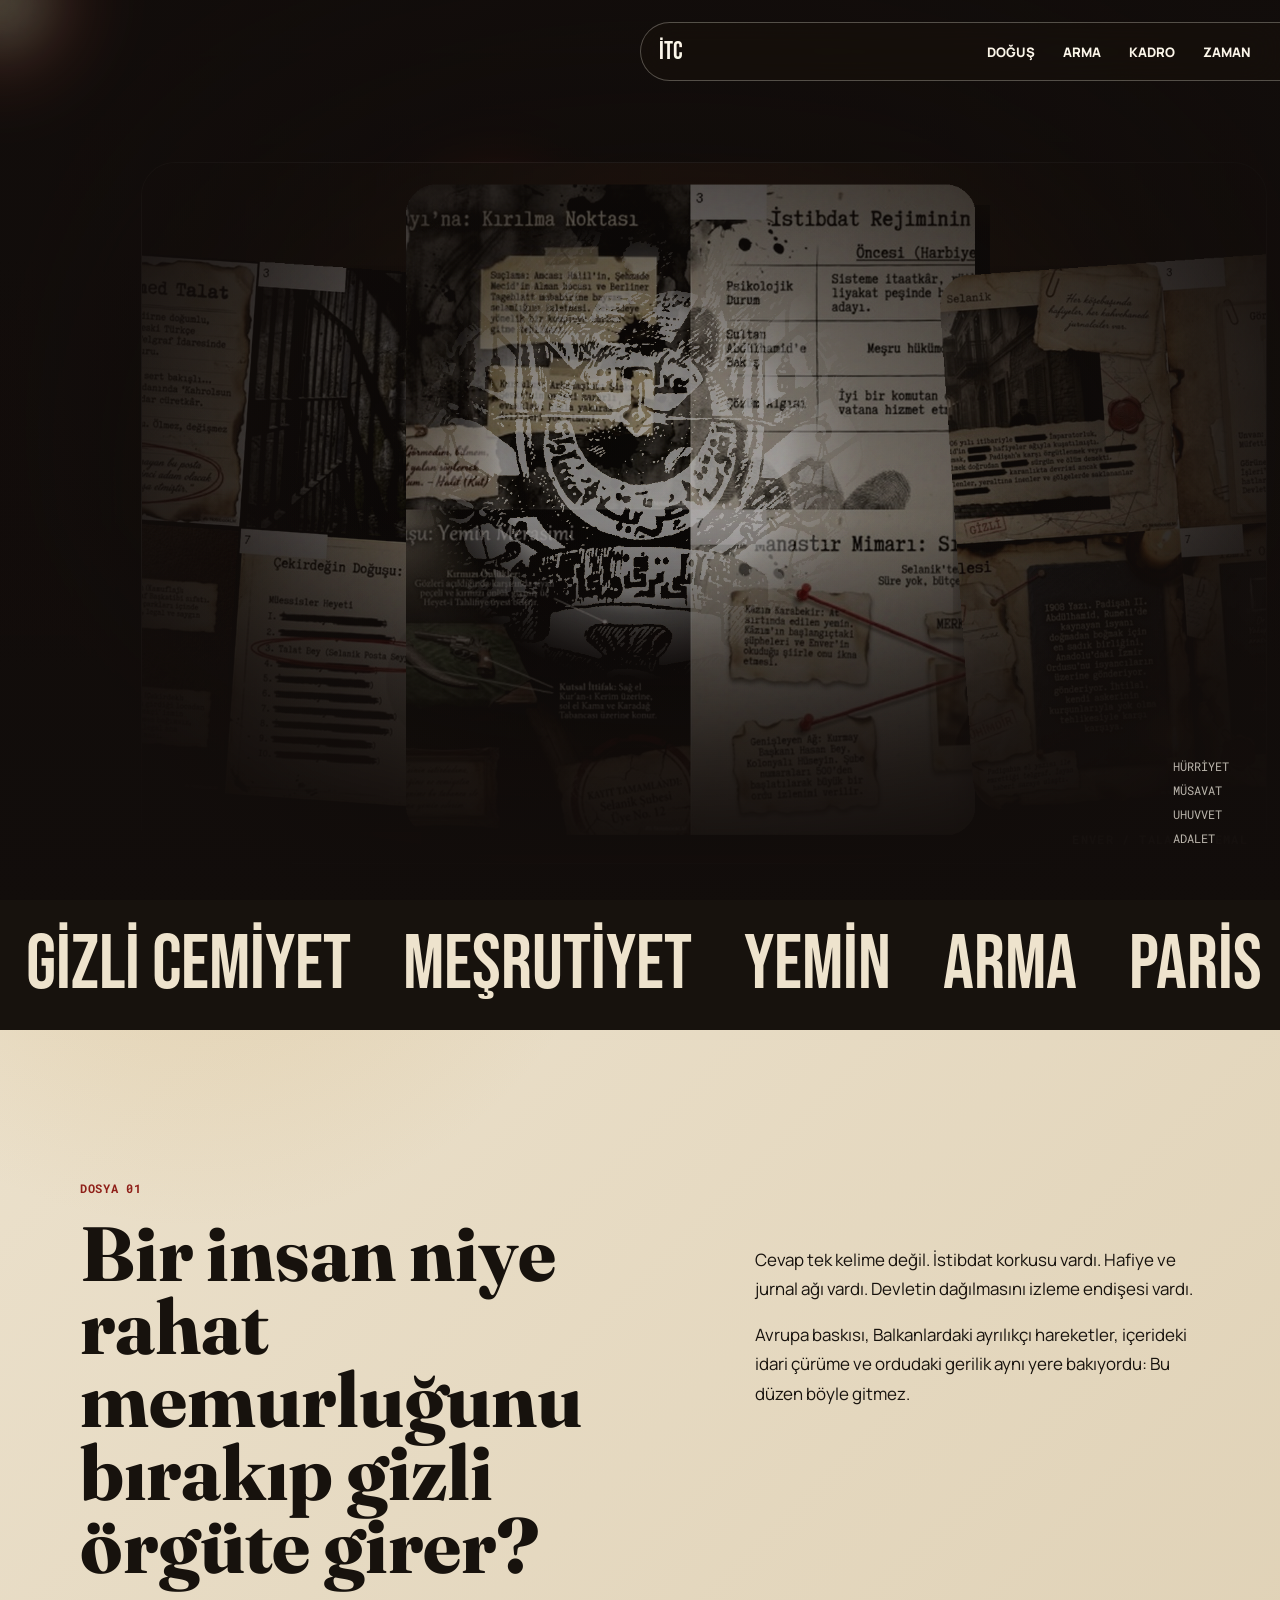
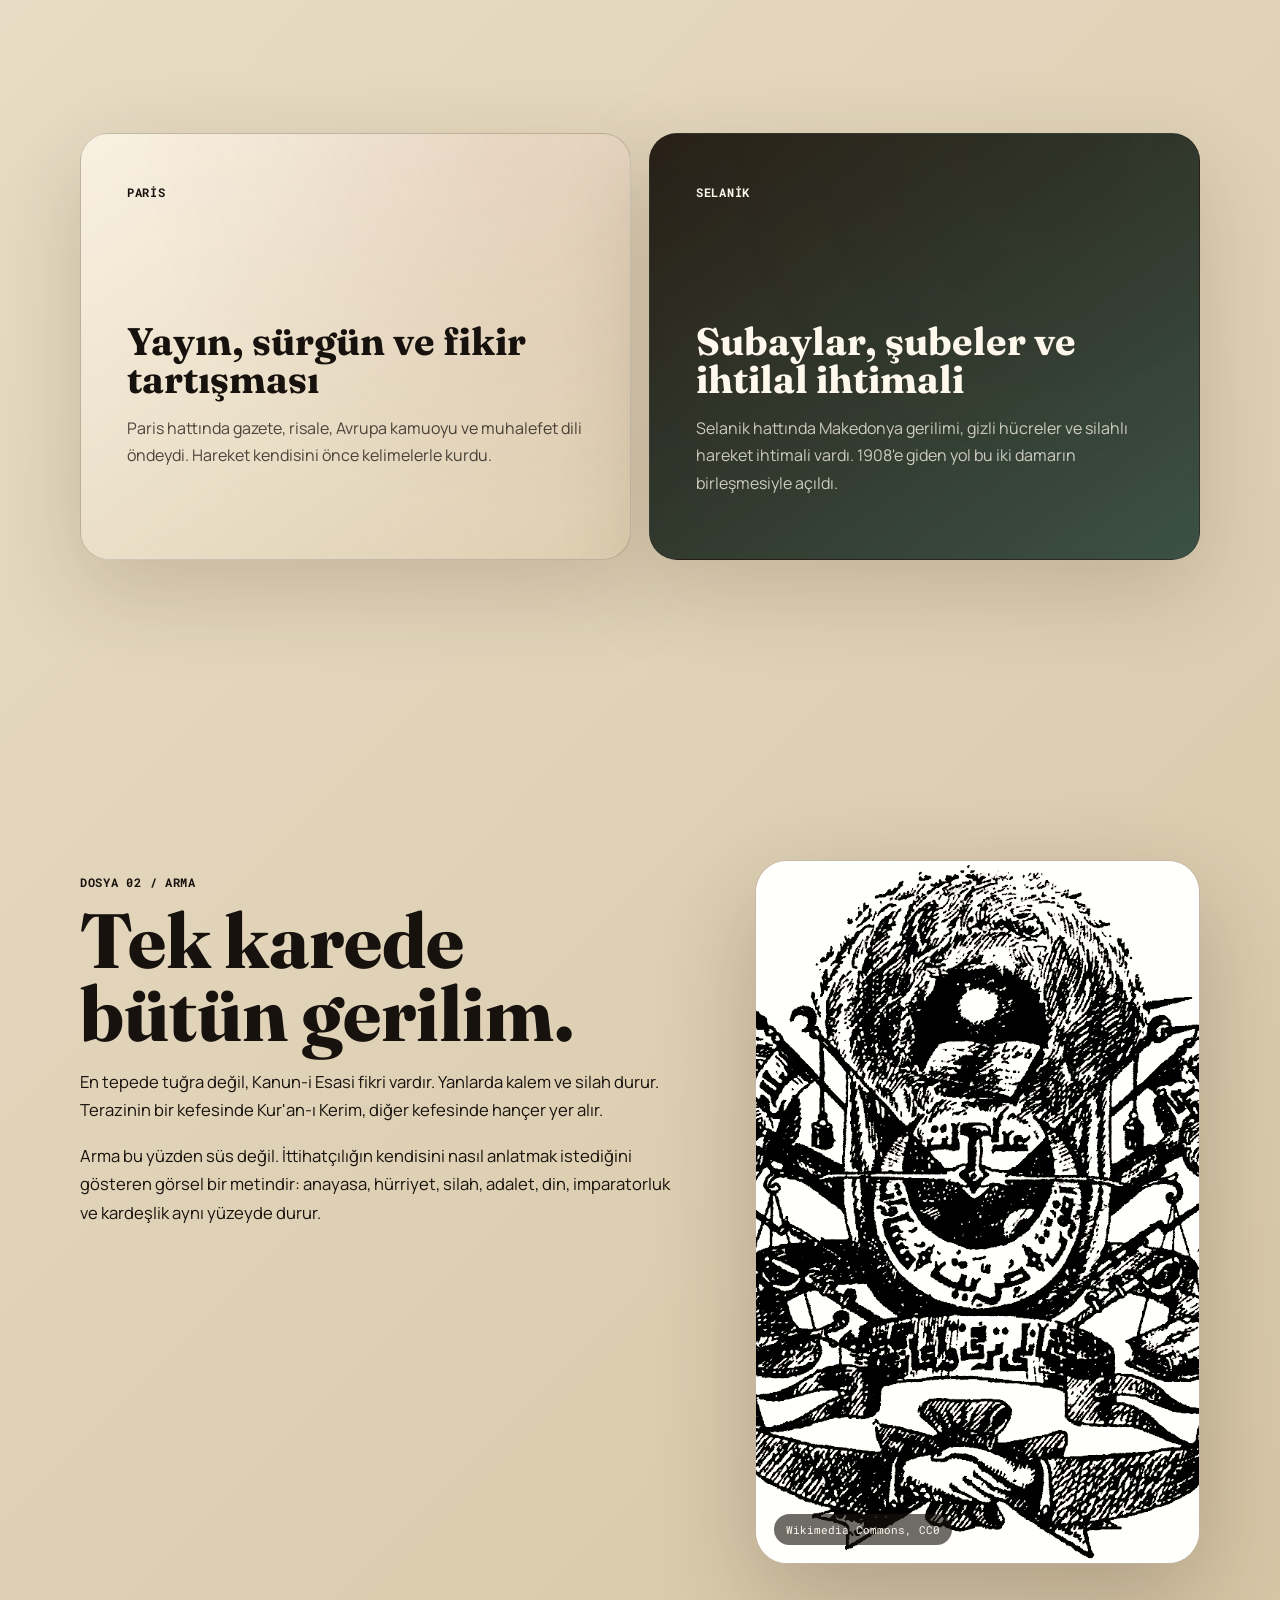
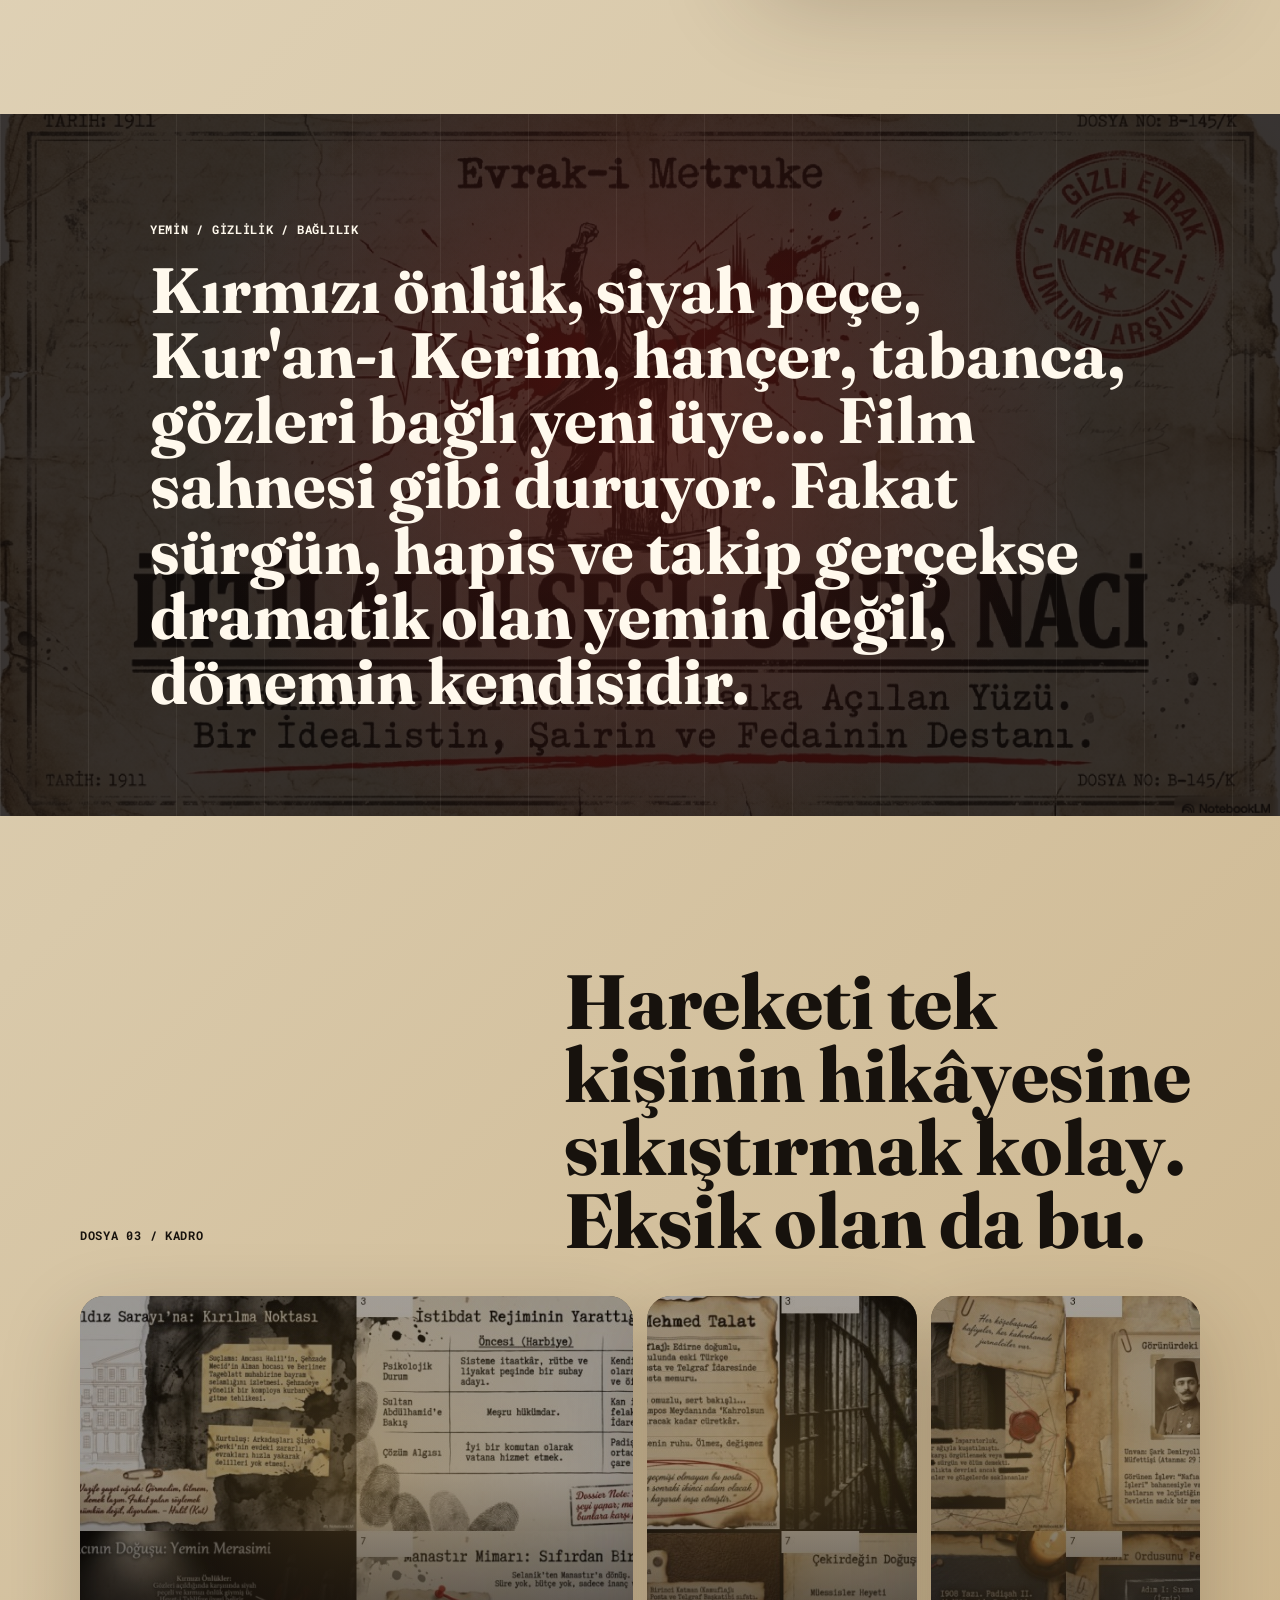
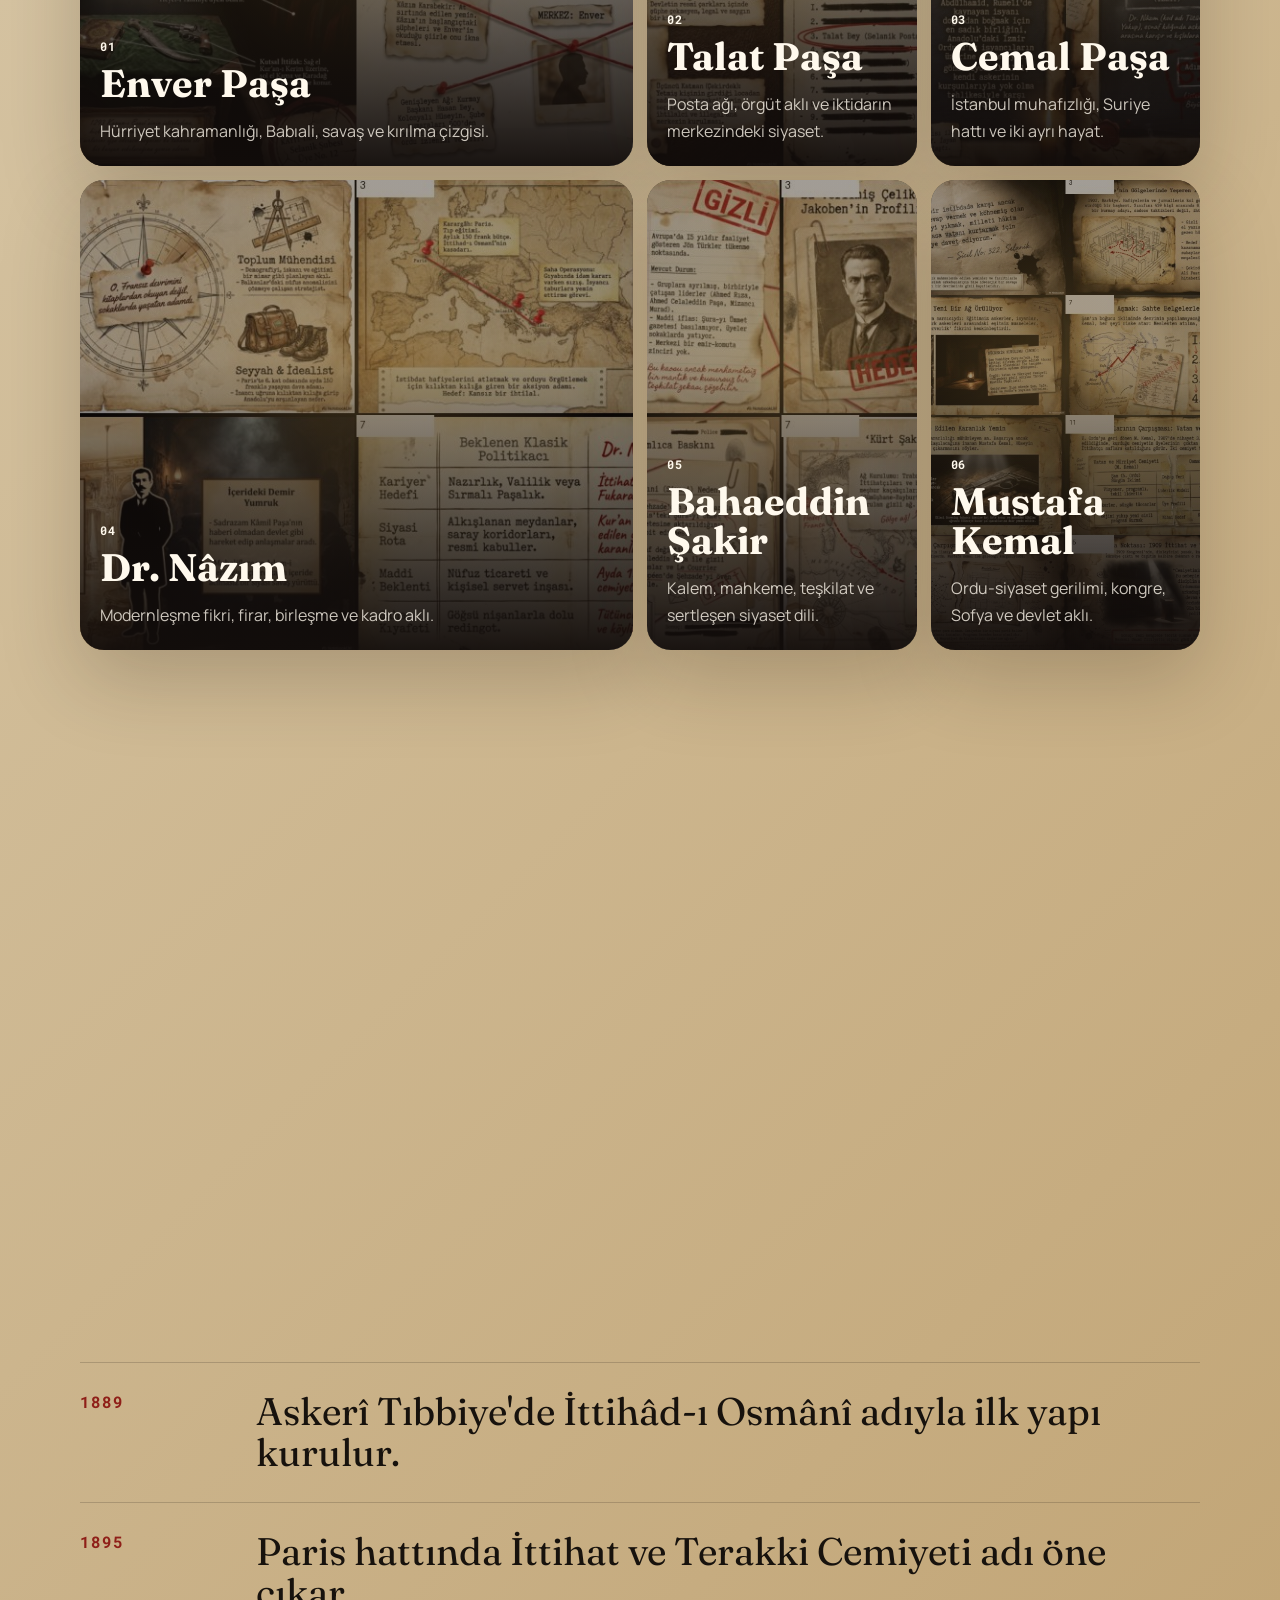
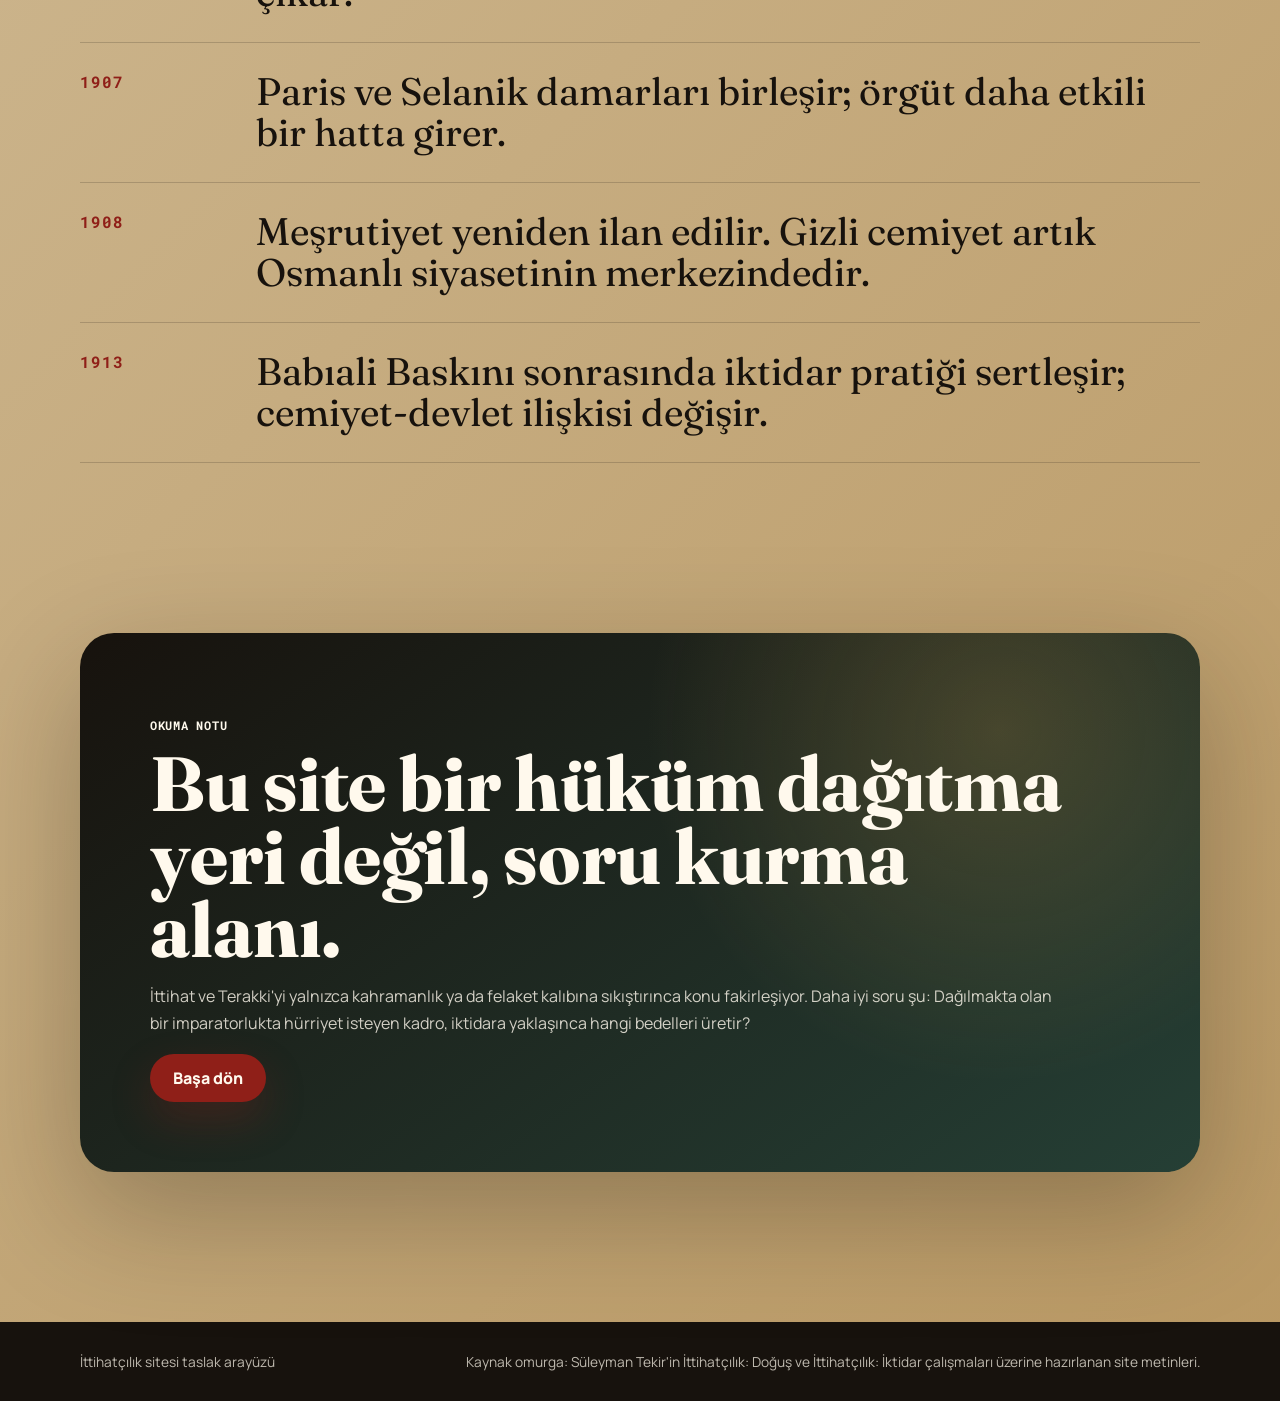
==== commit edfcdfdc: "Bust site asset cache" ====
--- a/ittihatcilik-site/index.html
+++ b/ittihatcilik-site/index.html
@@ -14,7 +14,7 @@
       href="https://fonts.googleapis.com/css2?family=Bebas+Neue&family=Fraunces:opsz,wght,SOFT@9..144,500..800,20..80&family=Manrope:wght@400;500;700;800&family=Roboto+Mono:wght@400;500;700&display=swap"
       rel="stylesheet"
     />
-    <link rel="stylesheet" href="styles.css" />
+    <link rel="stylesheet" href="styles.css?v=20260605-2" />
   </head>
   <body>
     <div class="grain" aria-hidden="true"></div>
@@ -266,6 +266,6 @@
       <p>Kaynak omurga: Süleyman Tekir'in İttihatçılık: Doğuş ve İttihatçılık: İktidar çalışmaları üzerine hazırlanan site metinleri.</p>
     </footer>
 
-    <script src="script.js"></script>
+    <script src="script.js?v=20260605-2"></script>
   </body>
 </html>
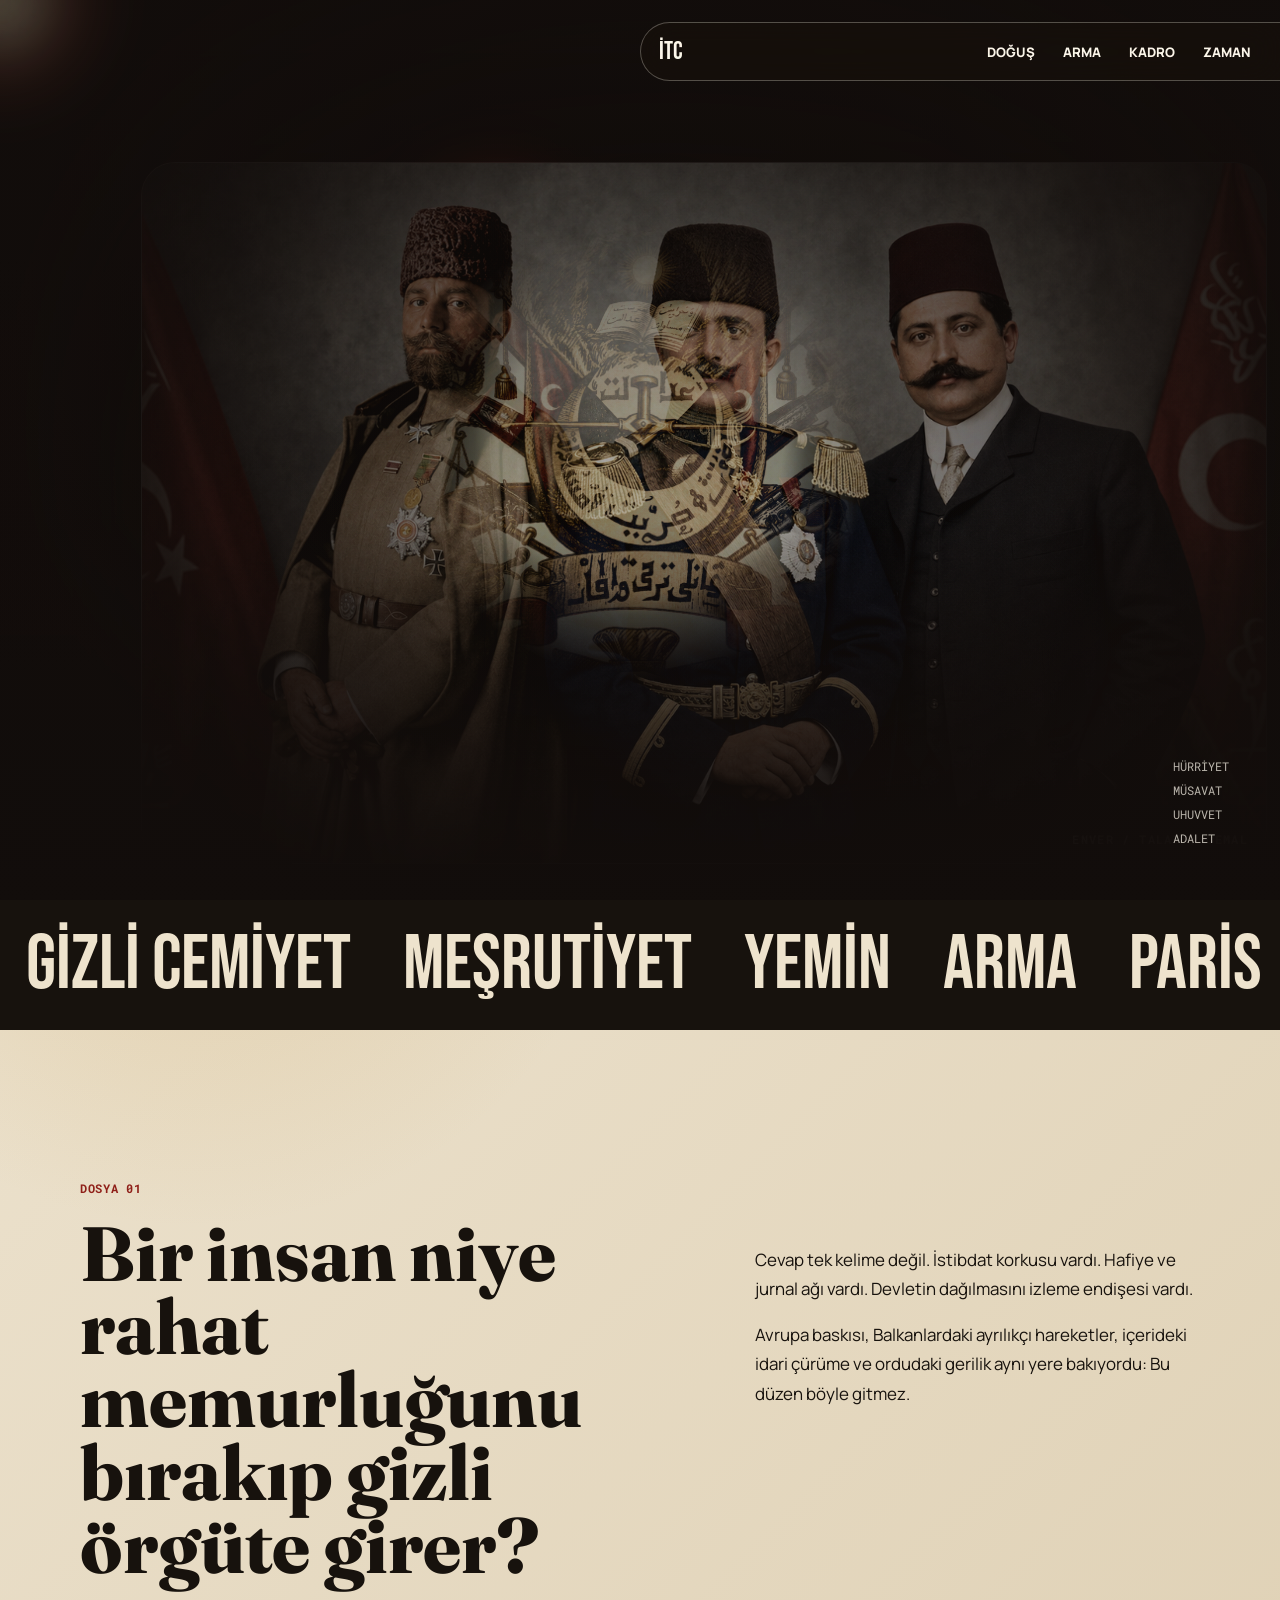
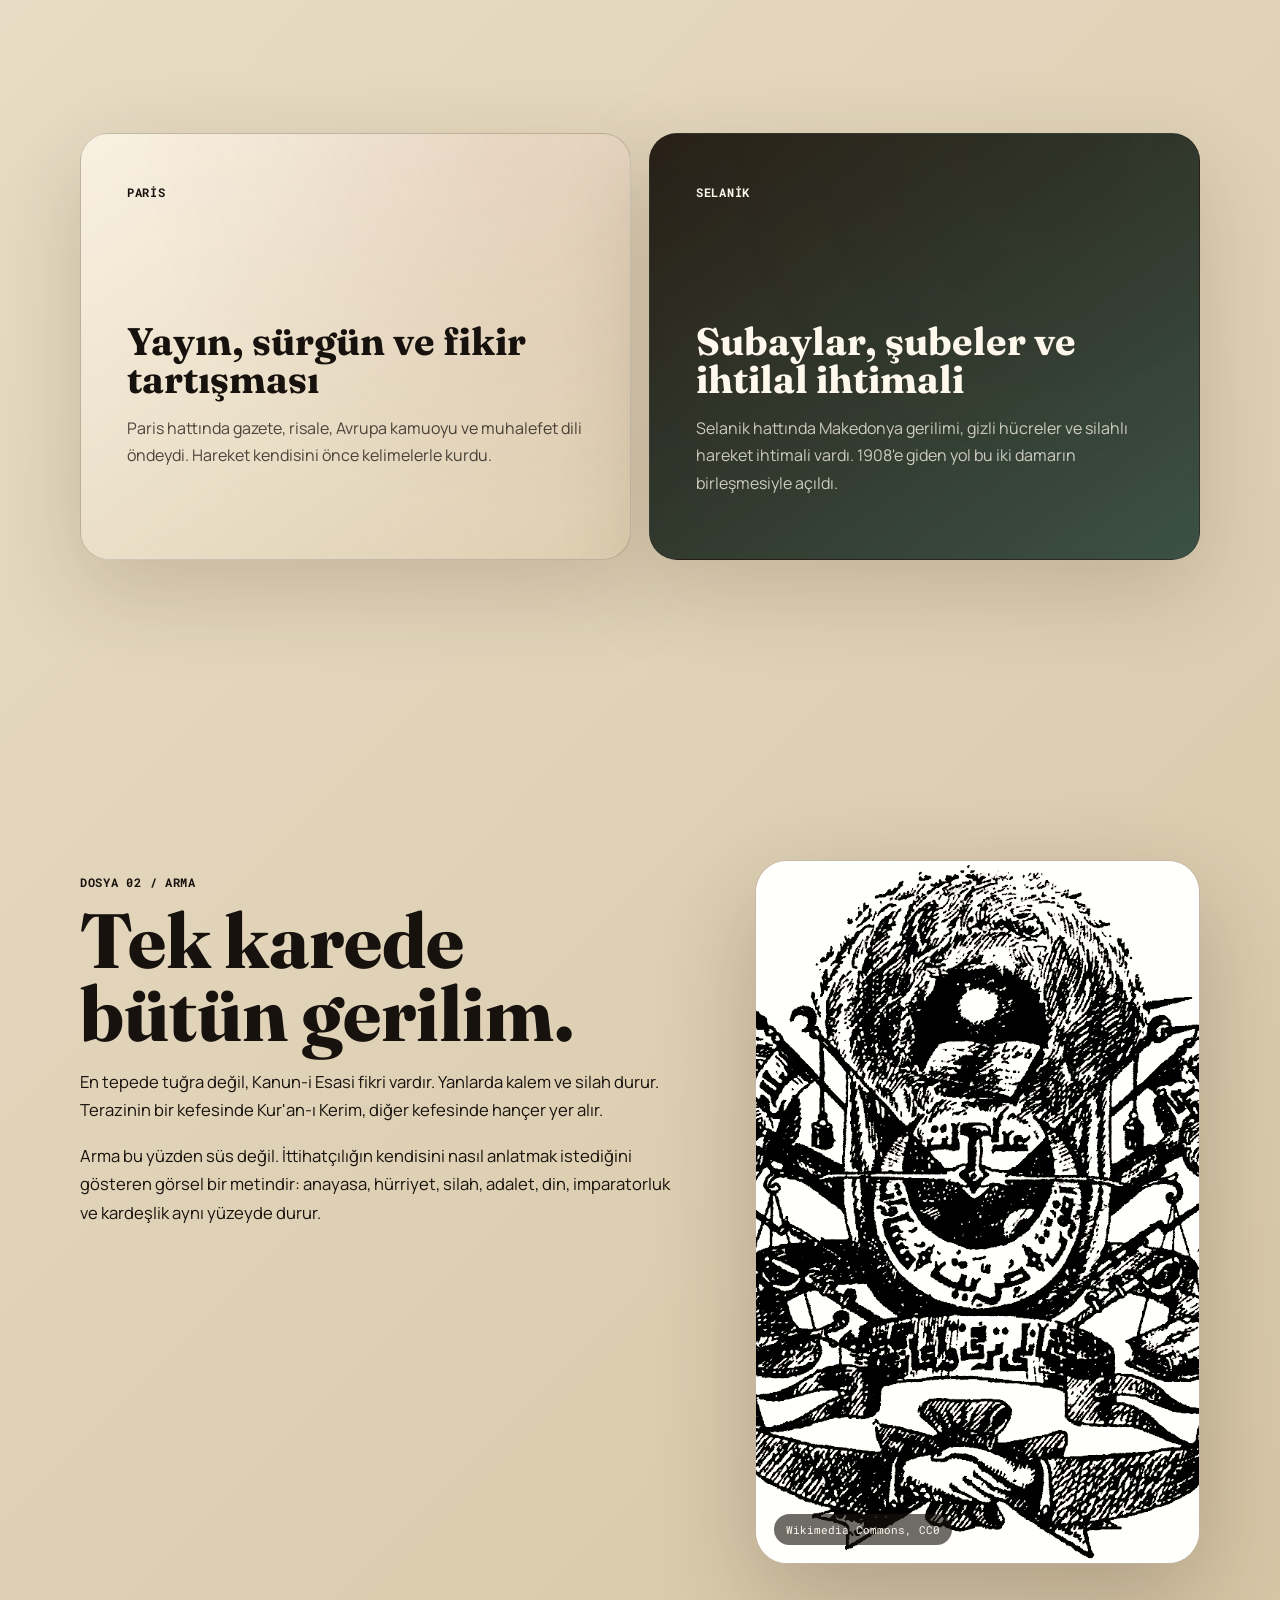
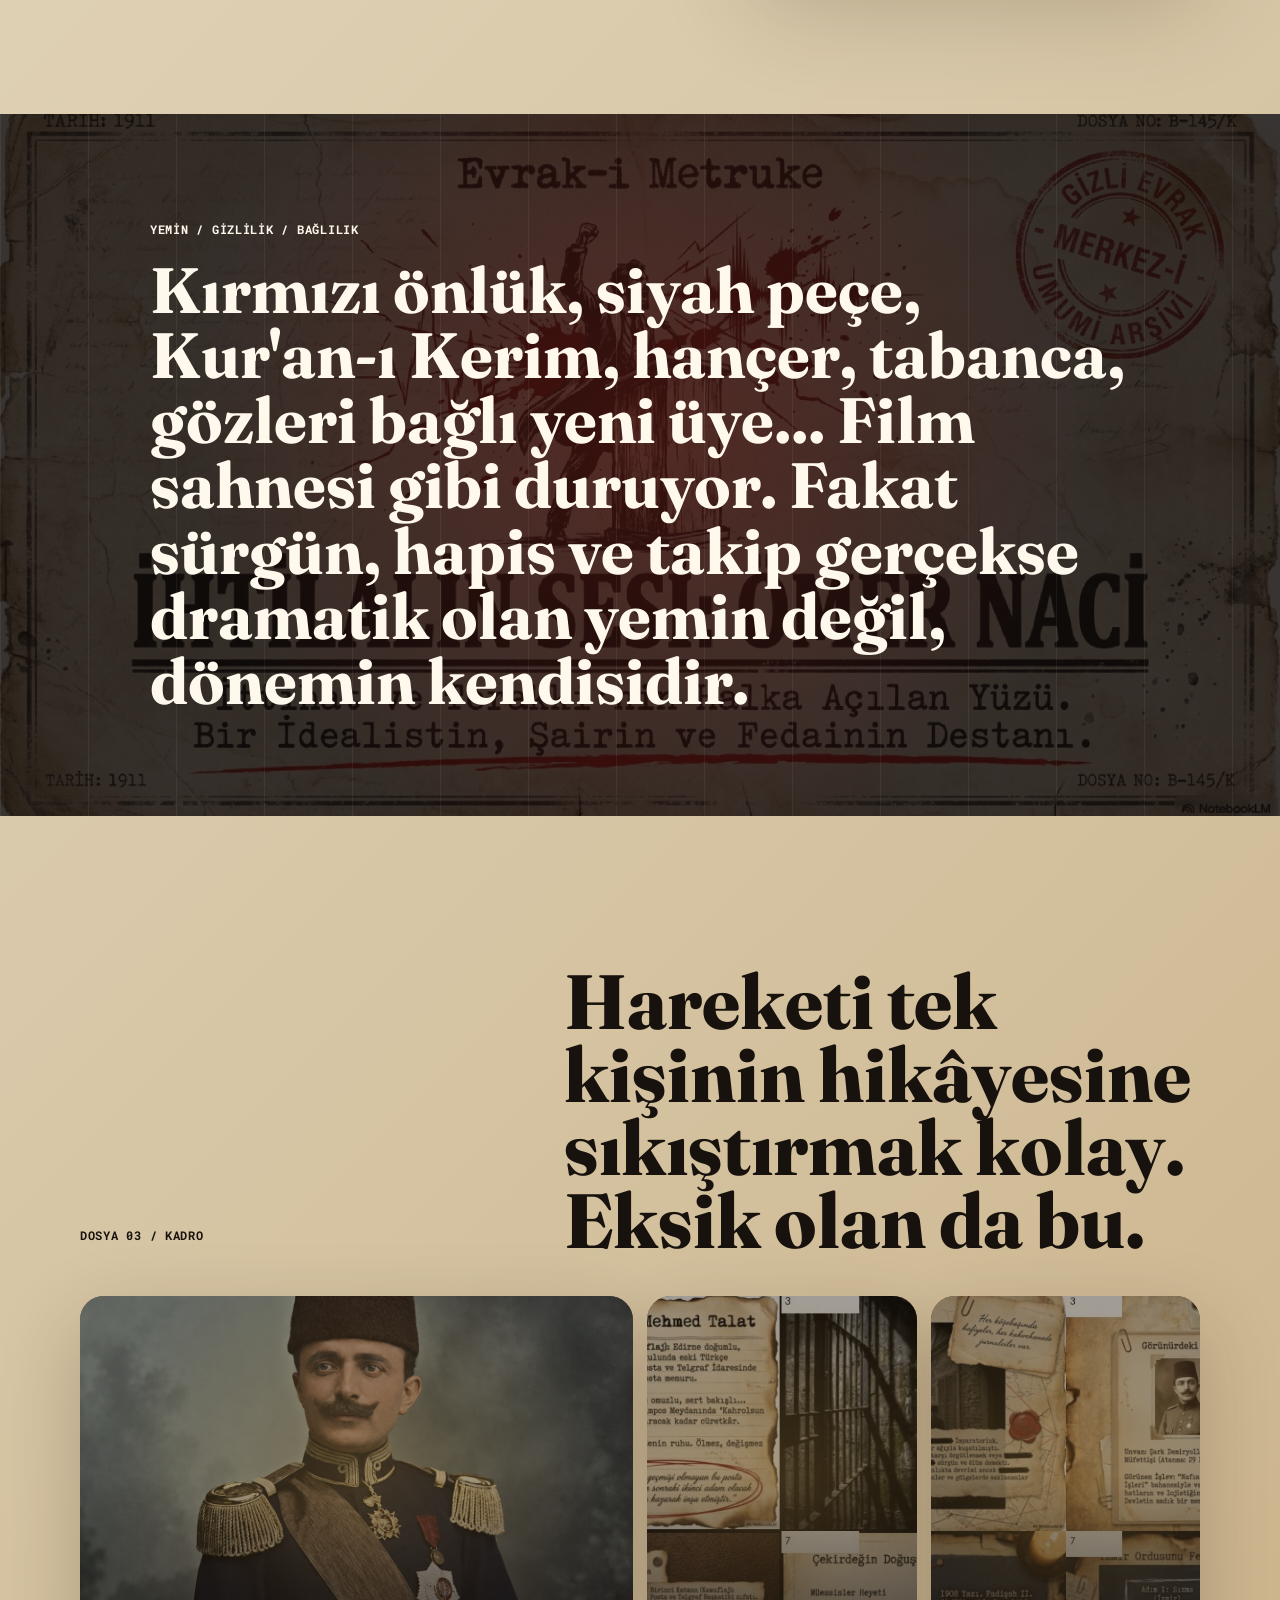
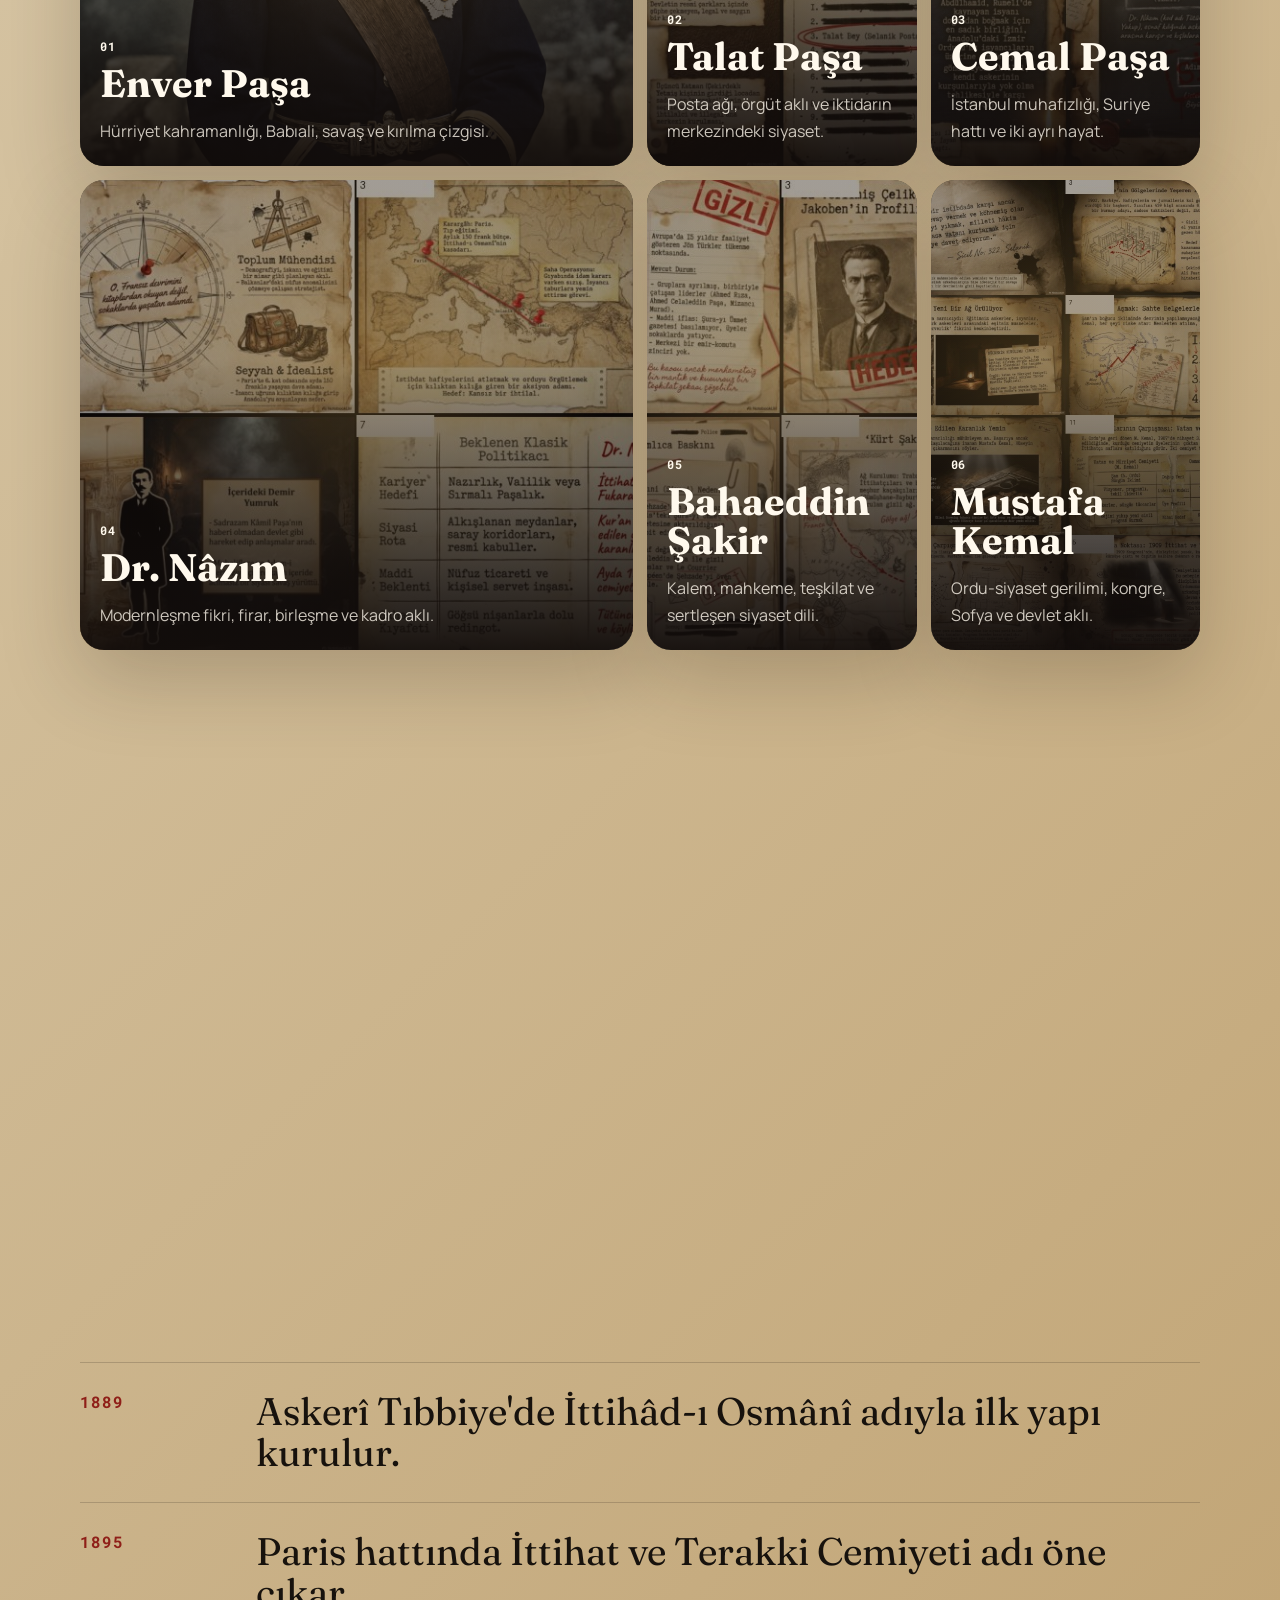
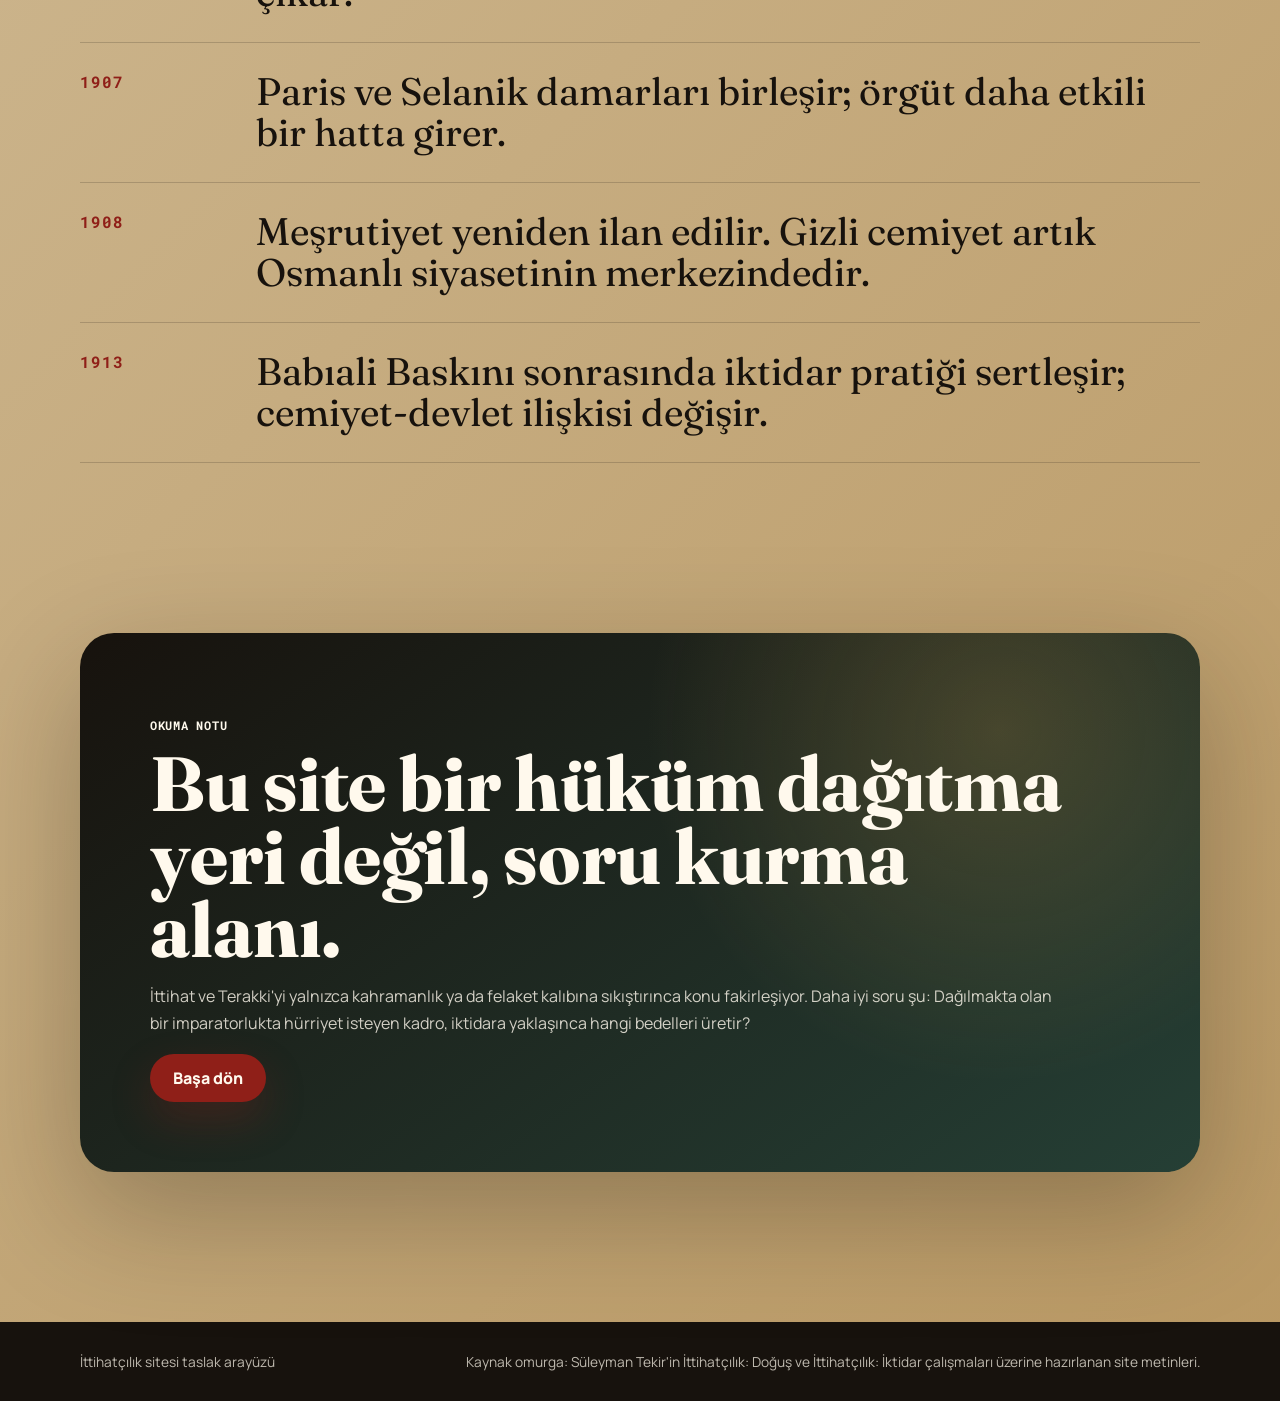
==== commit 8836e4ef: "Use Drive visuals for hero and roster" ====
--- a/ittihatcilik-site/index.html
+++ b/ittihatcilik-site/index.html
@@ -44,7 +44,7 @@
             <figcaption>Enver / Talat / Cemal</figcaption>
           </figure>
           <div class="emblem-reveal" aria-hidden="true">
-            <img id="hero-emblem-image" src="assets/it-arma.jpg" alt="" />
+            <img id="hero-emblem-image" src="assets/it-arma.png" alt="" />
           </div>
         </div>
         <div class="hero-copy">
@@ -156,7 +156,7 @@
         </div>
         <div class="person-grid">
           <article class="person-card" data-person="enver" data-reveal>
-            <img src="assets/enver.jpg" alt="Enver Paşa için hazırlanmış kaynak görseli" />
+            <img src="assets/enver.png" alt="Enver Paşa için hazırlanmış kaynak görseli" />
             <div>
               <span>01</span>
               <h3>Enver Paşa</h3>
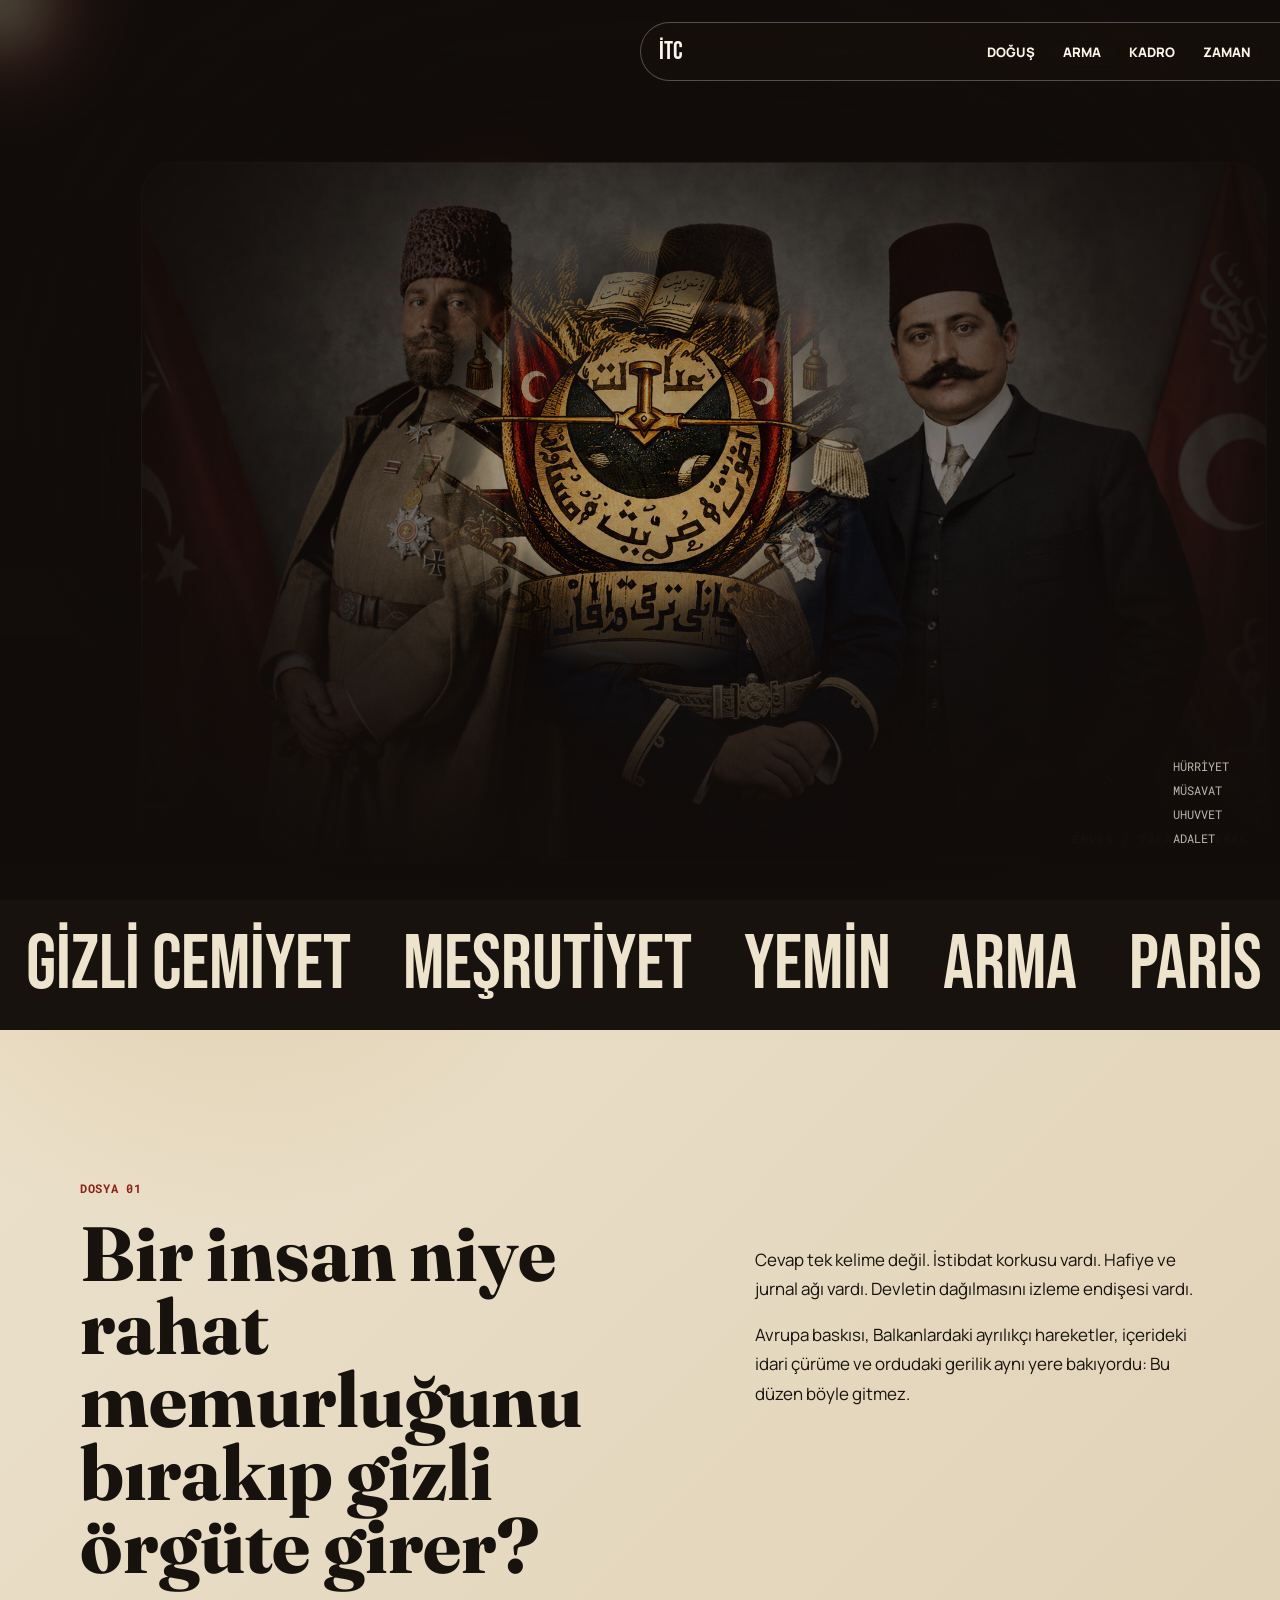
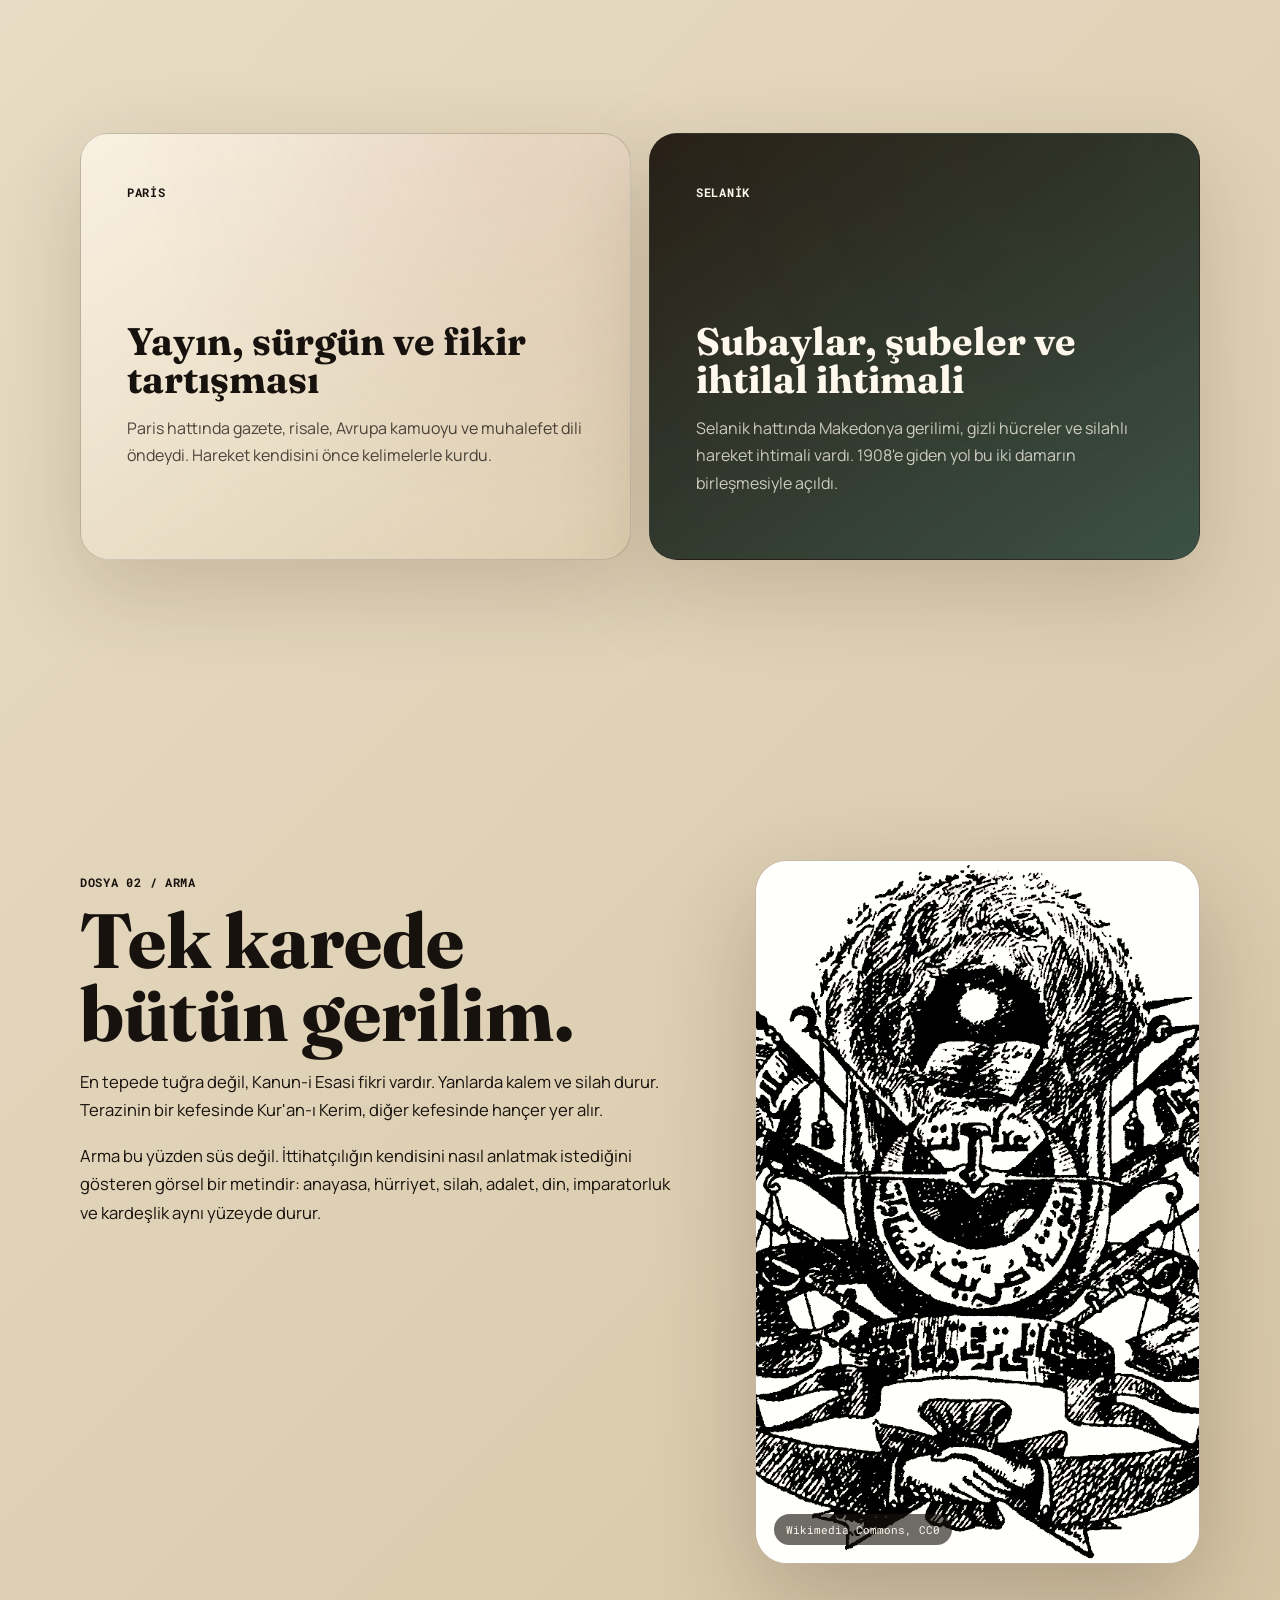
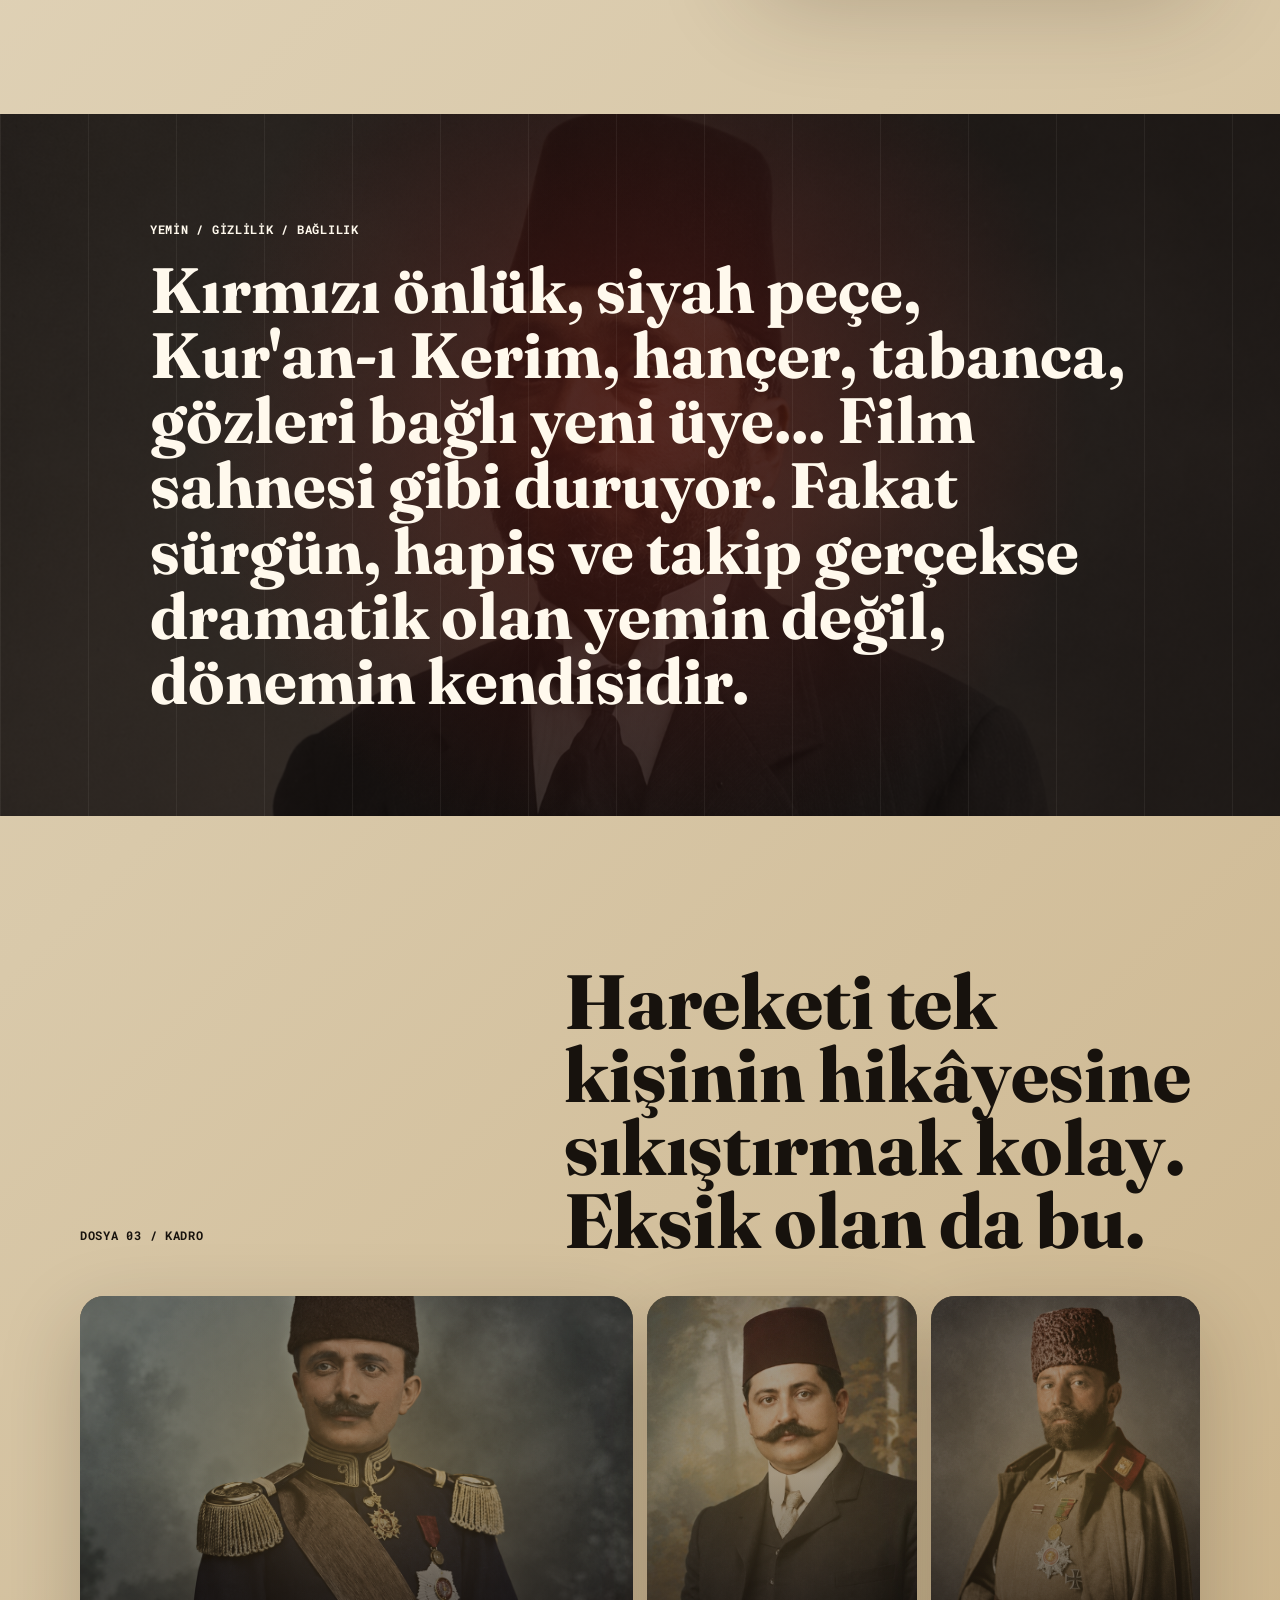
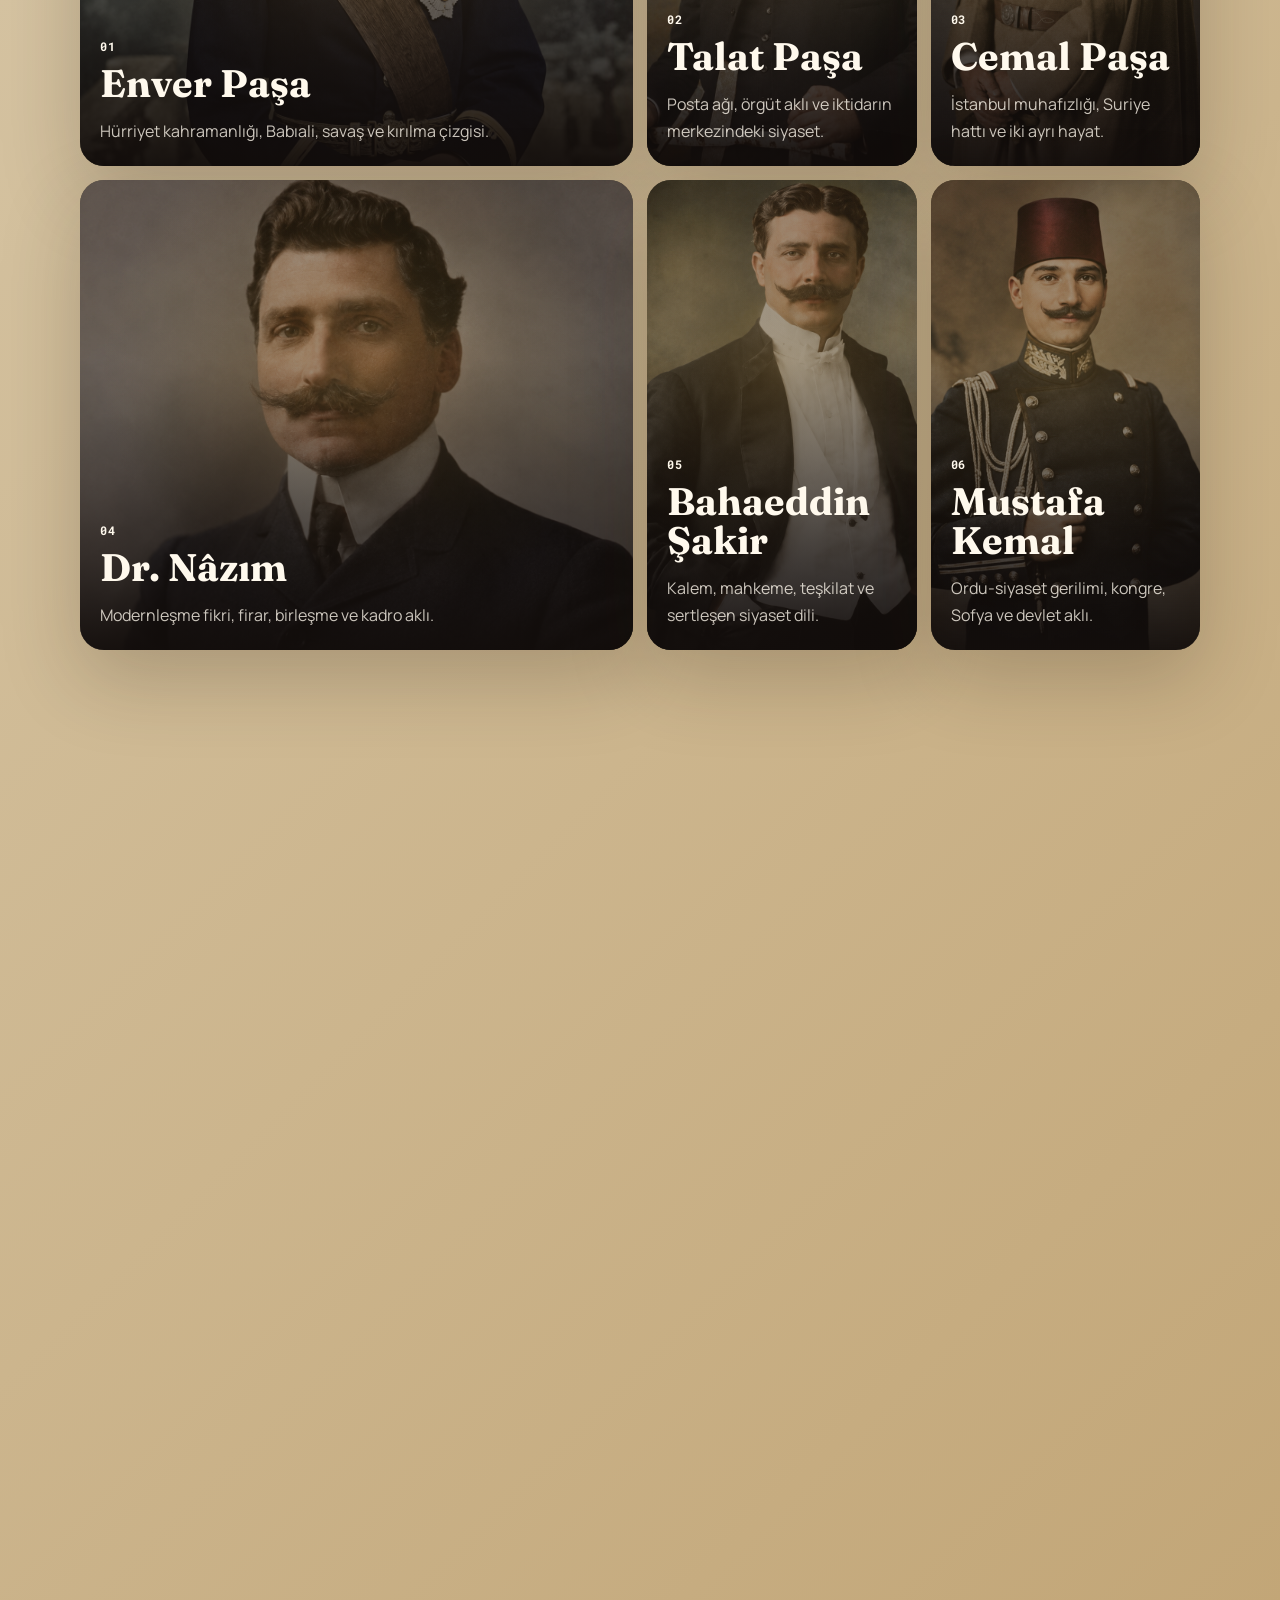
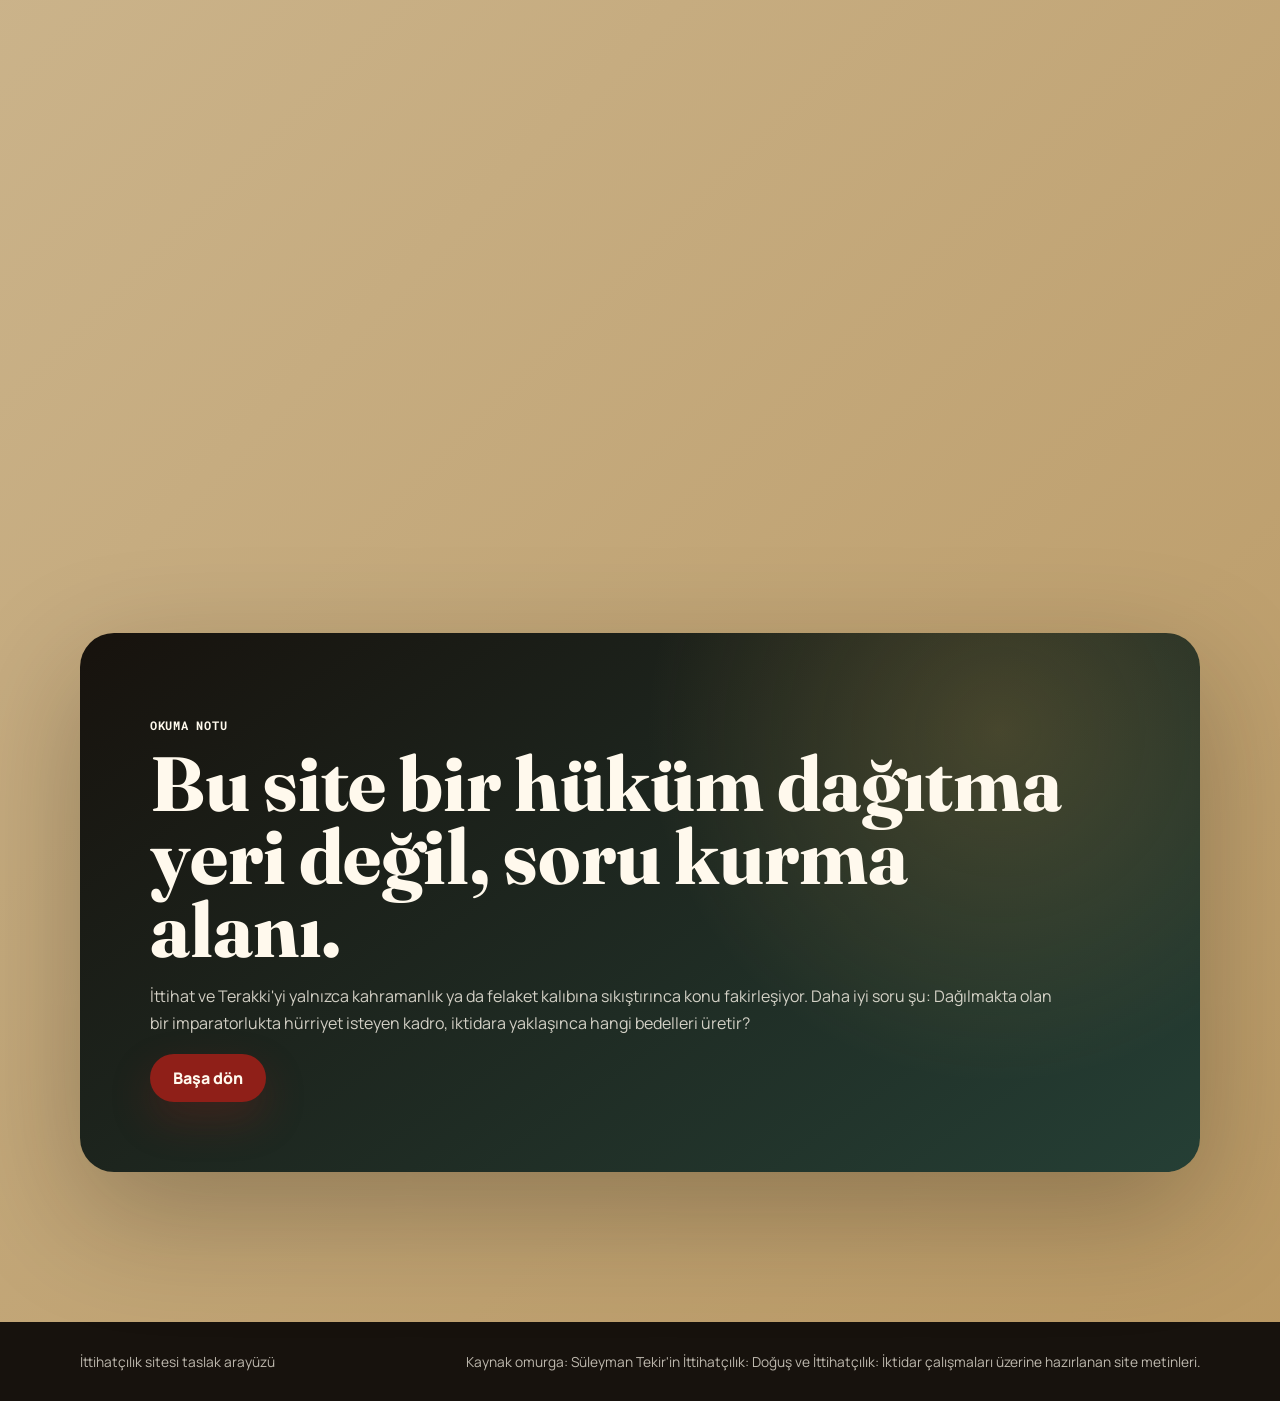
==== commit 16a2bed2: "Use Drive roster images and clearer emblem" ====
--- a/ittihatcilik-site/index.html
+++ b/ittihatcilik-site/index.html
@@ -164,7 +164,7 @@
             </div>
           </article>
           <article class="person-card" data-person="talat" data-reveal>
-            <img src="assets/talat.jpg" alt="Talat Paşa için hazırlanmış kaynak görseli" />
+            <img src="assets/talat.png" alt="Talat Paşa için hazırlanmış kaynak görseli" />
             <div>
               <span>02</span>
               <h3>Talat Paşa</h3>
@@ -172,7 +172,7 @@
             </div>
           </article>
           <article class="person-card" data-person="cemal" data-reveal>
-            <img src="assets/cemal.jpg" alt="Cemal Paşa için hazırlanmış kaynak görseli" />
+            <img src="assets/cemal.png" alt="Cemal Paşa için hazırlanmış kaynak görseli" />
             <div>
               <span>03</span>
               <h3>Cemal Paşa</h3>
@@ -180,7 +180,7 @@
             </div>
           </article>
           <article class="person-card" data-person="nazim" data-reveal>
-            <img src="assets/nazim.jpg" alt="Dr. Nazım için hazırlanmış kaynak görseli" />
+            <img src="assets/nazim.png" alt="Dr. Nazım için hazırlanmış kaynak görseli" />
             <div>
               <span>04</span>
               <h3>Dr. Nâzım</h3>
@@ -188,7 +188,7 @@
             </div>
           </article>
           <article class="person-card" data-person="baha" data-reveal>
-            <img src="assets/baha.jpg" alt="Dr. Bahaeddin Şakir için hazırlanmış kaynak görseli" />
+            <img src="assets/baha.png" alt="Dr. Bahaeddin Şakir için hazırlanmış kaynak görseli" />
             <div>
               <span>05</span>
               <h3>Bahaeddin Şakir</h3>
@@ -196,7 +196,7 @@
             </div>
           </article>
           <article class="person-card" data-person="mustafa" data-reveal>
-            <img src="assets/mustafa.jpg" alt="Mustafa Kemal için hazırlanmış kaynak görseli" />
+            <img src="assets/mustafa.png" alt="Mustafa Kemal için hazırlanmış kaynak görseli" />
             <div>
               <span>06</span>
               <h3>Mustafa Kemal</h3>
@@ -204,7 +204,7 @@
             </div>
           </article>
           <article class="person-card" data-person="omer" data-reveal>
-            <img src="assets/omer.jpg" alt="Ömer Naci için hazırlanmış kaynak görseli" />
+            <img src="assets/omer.png" alt="Ömer Naci için hazırlanmış kaynak görseli" />
             <div>
               <span>07</span>
               <h3>Ömer Naci</h3>
--- a/ittihatcilik-site/styles.css
+++ b/ittihatcilik-site/styles.css
@@ -327,10 +327,10 @@
   z-index: 6;
   display: grid;
   place-items: center;
-  opacity: var(--reveal-opacity, 0);
+  opacity: calc(var(--reveal-opacity, 0) * 1.18);
   pointer-events: none;
-  transition: opacity 280ms cubic-bezier(0.22, 1, 0.36, 1);
-  mix-blend-mode: screen;
+  transition: opacity 260ms cubic-bezier(0.22, 1, 0.36, 1);
+  mix-blend-mode: normal;
   -webkit-mask-image: radial-gradient(circle 0 at var(--reveal-x, 50%) var(--reveal-y, 50%), #000 0 62%, transparent 72%);
   mask-image: radial-gradient(circle 0 at var(--reveal-x, 50%) var(--reveal-y, 50%), #000 0 62%, transparent 72%);
 }
@@ -345,16 +345,16 @@
   inset: 0;
   content: "";
   background:
-    radial-gradient(circle at var(--reveal-x, 50%) var(--reveal-y, 50%), rgba(255, 232, 169, 0.24), transparent 18rem),
-    linear-gradient(to top, rgba(18, 13, 11, 0.12), rgba(18, 13, 11, 0.42));
+    radial-gradient(circle at var(--reveal-x, 50%) var(--reveal-y, 50%), rgba(255, 232, 169, 0.34), transparent 20rem),
+    linear-gradient(to top, rgba(18, 13, 11, 0.04), rgba(18, 13, 11, 0.26));
 }
 
 .emblem-reveal img {
-  width: min(50vw, 620px);
-  max-height: 78svh;
+  width: min(58vw, 760px);
+  max-height: 84svh;
   object-fit: contain;
-  opacity: 0.92;
-  filter: sepia(0.34) contrast(1.2) saturate(0.92) drop-shadow(0 36px 80px rgba(0, 0, 0, 0.46));
+  opacity: 0.98;
+  filter: contrast(1.14) saturate(1.18) drop-shadow(0 30px 64px rgba(0, 0, 0, 0.62)) drop-shadow(0 0 24px rgba(246, 216, 139, 0.28));
 }
 
 .hero-copy {
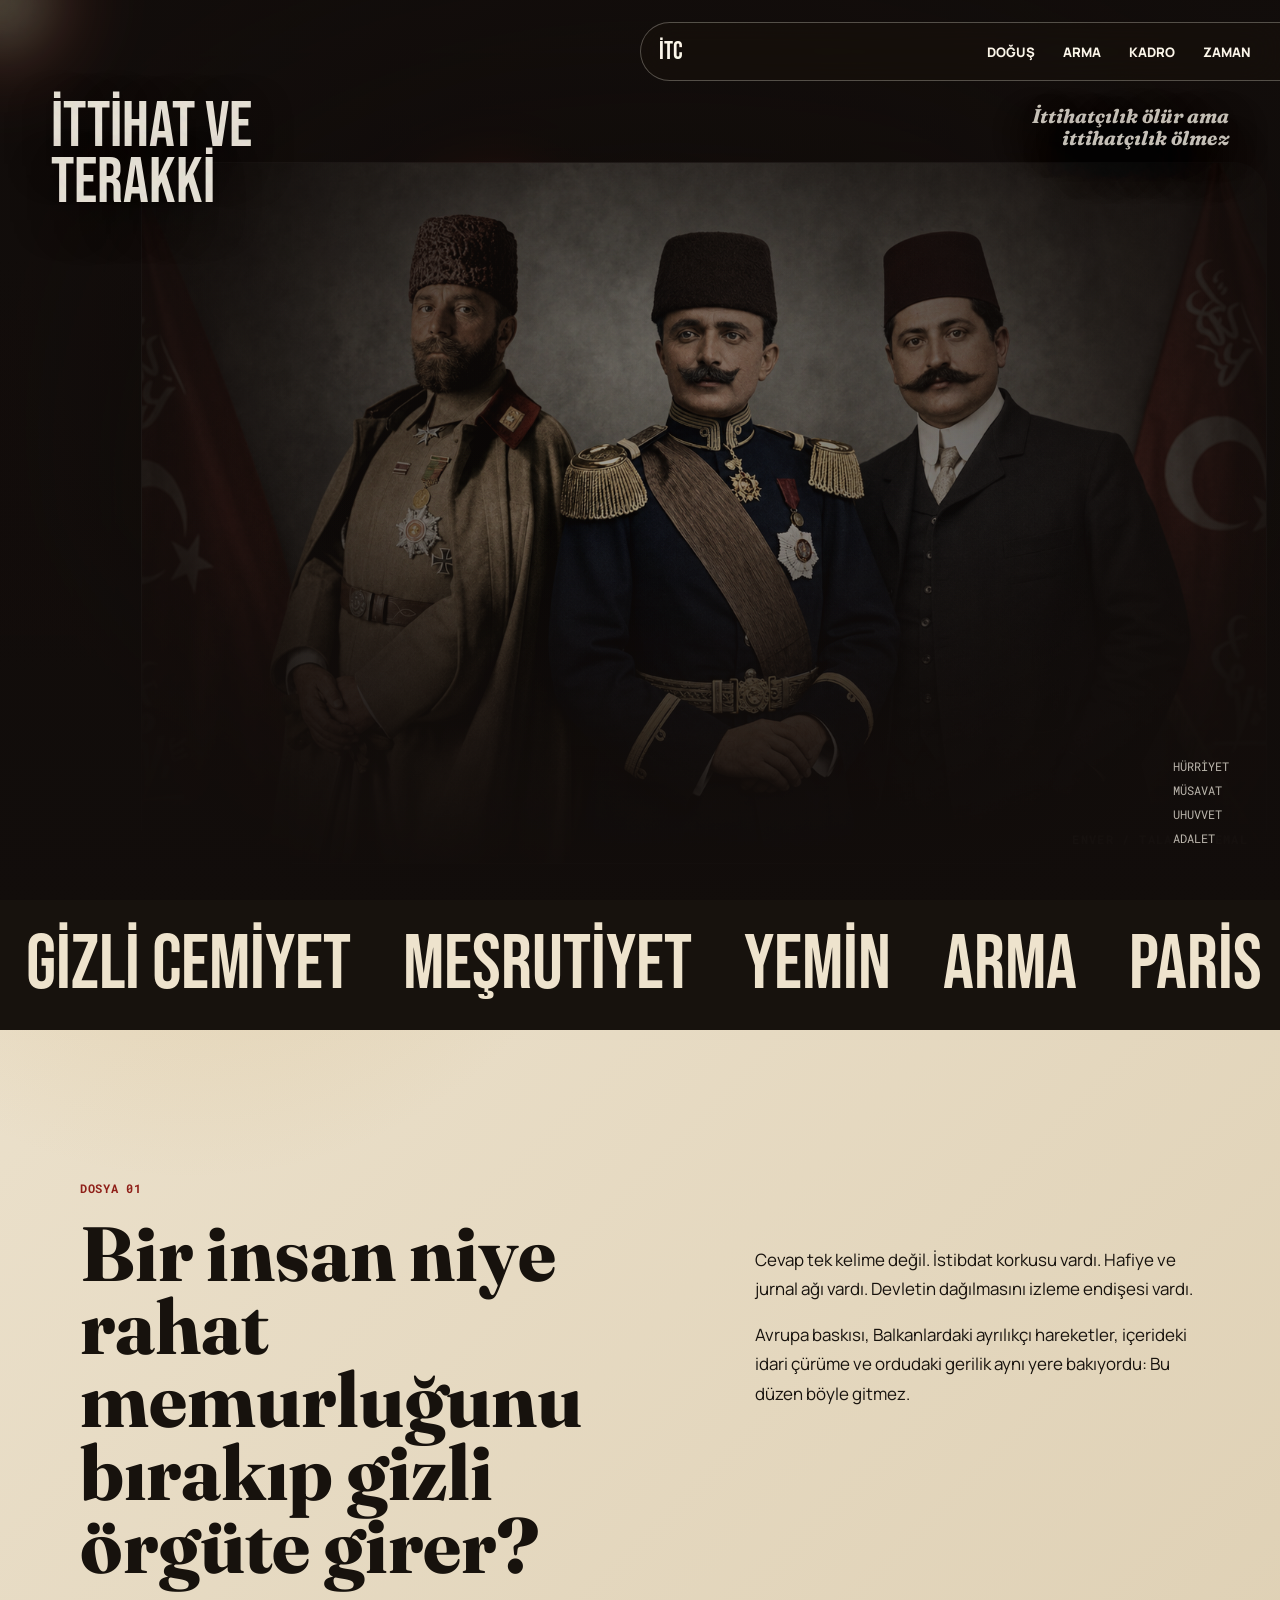
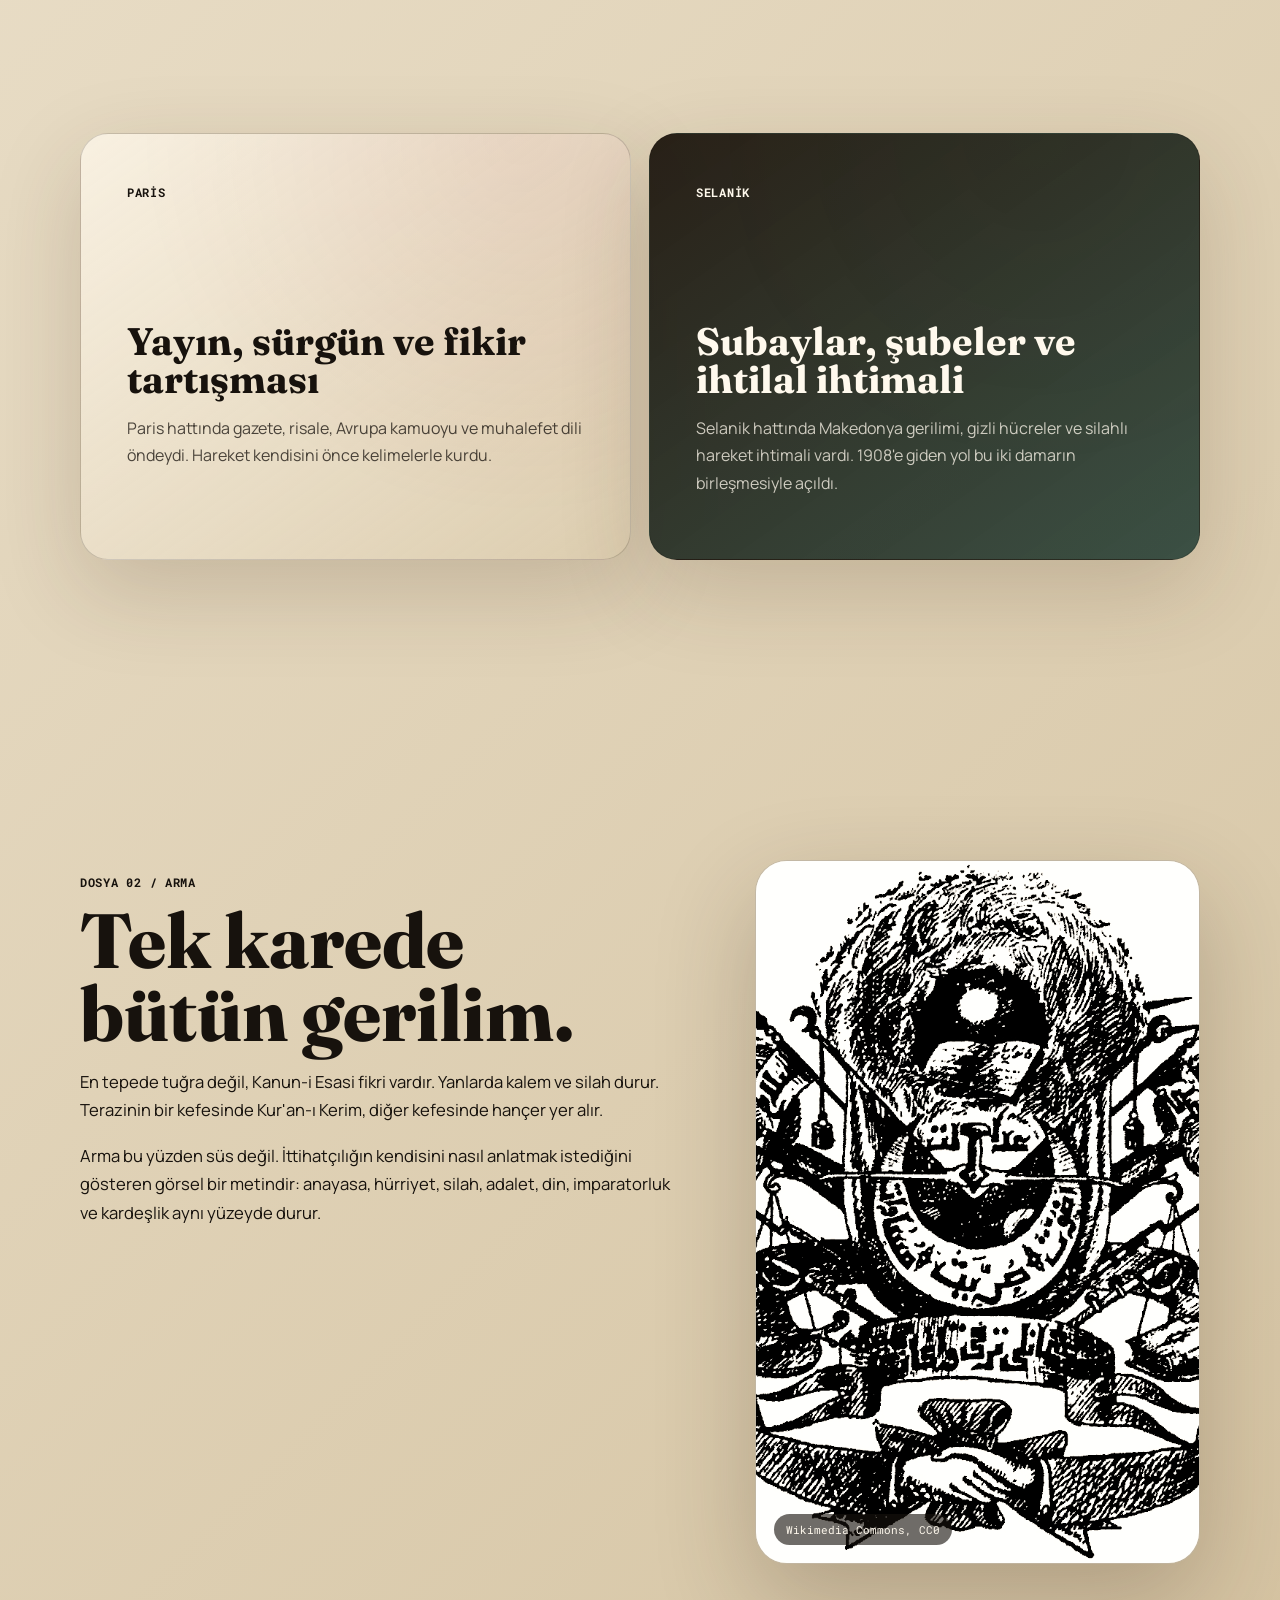
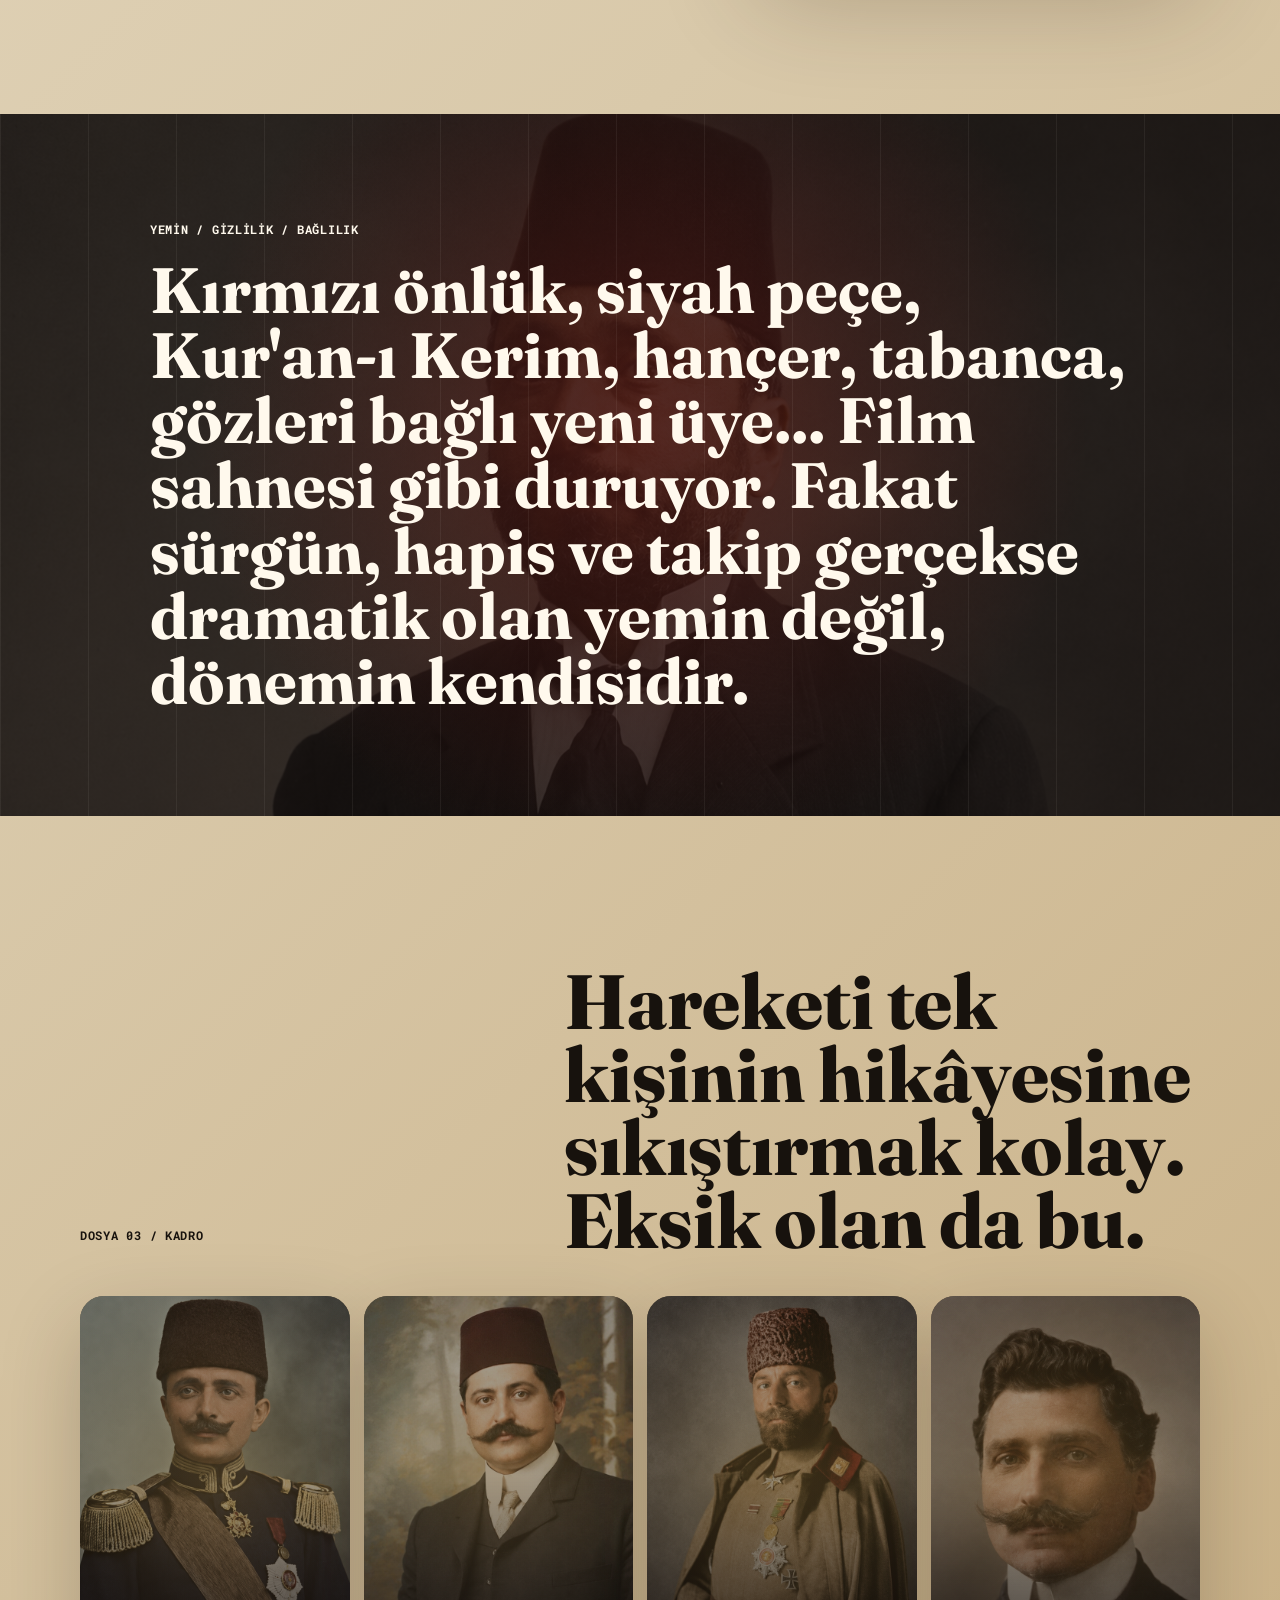
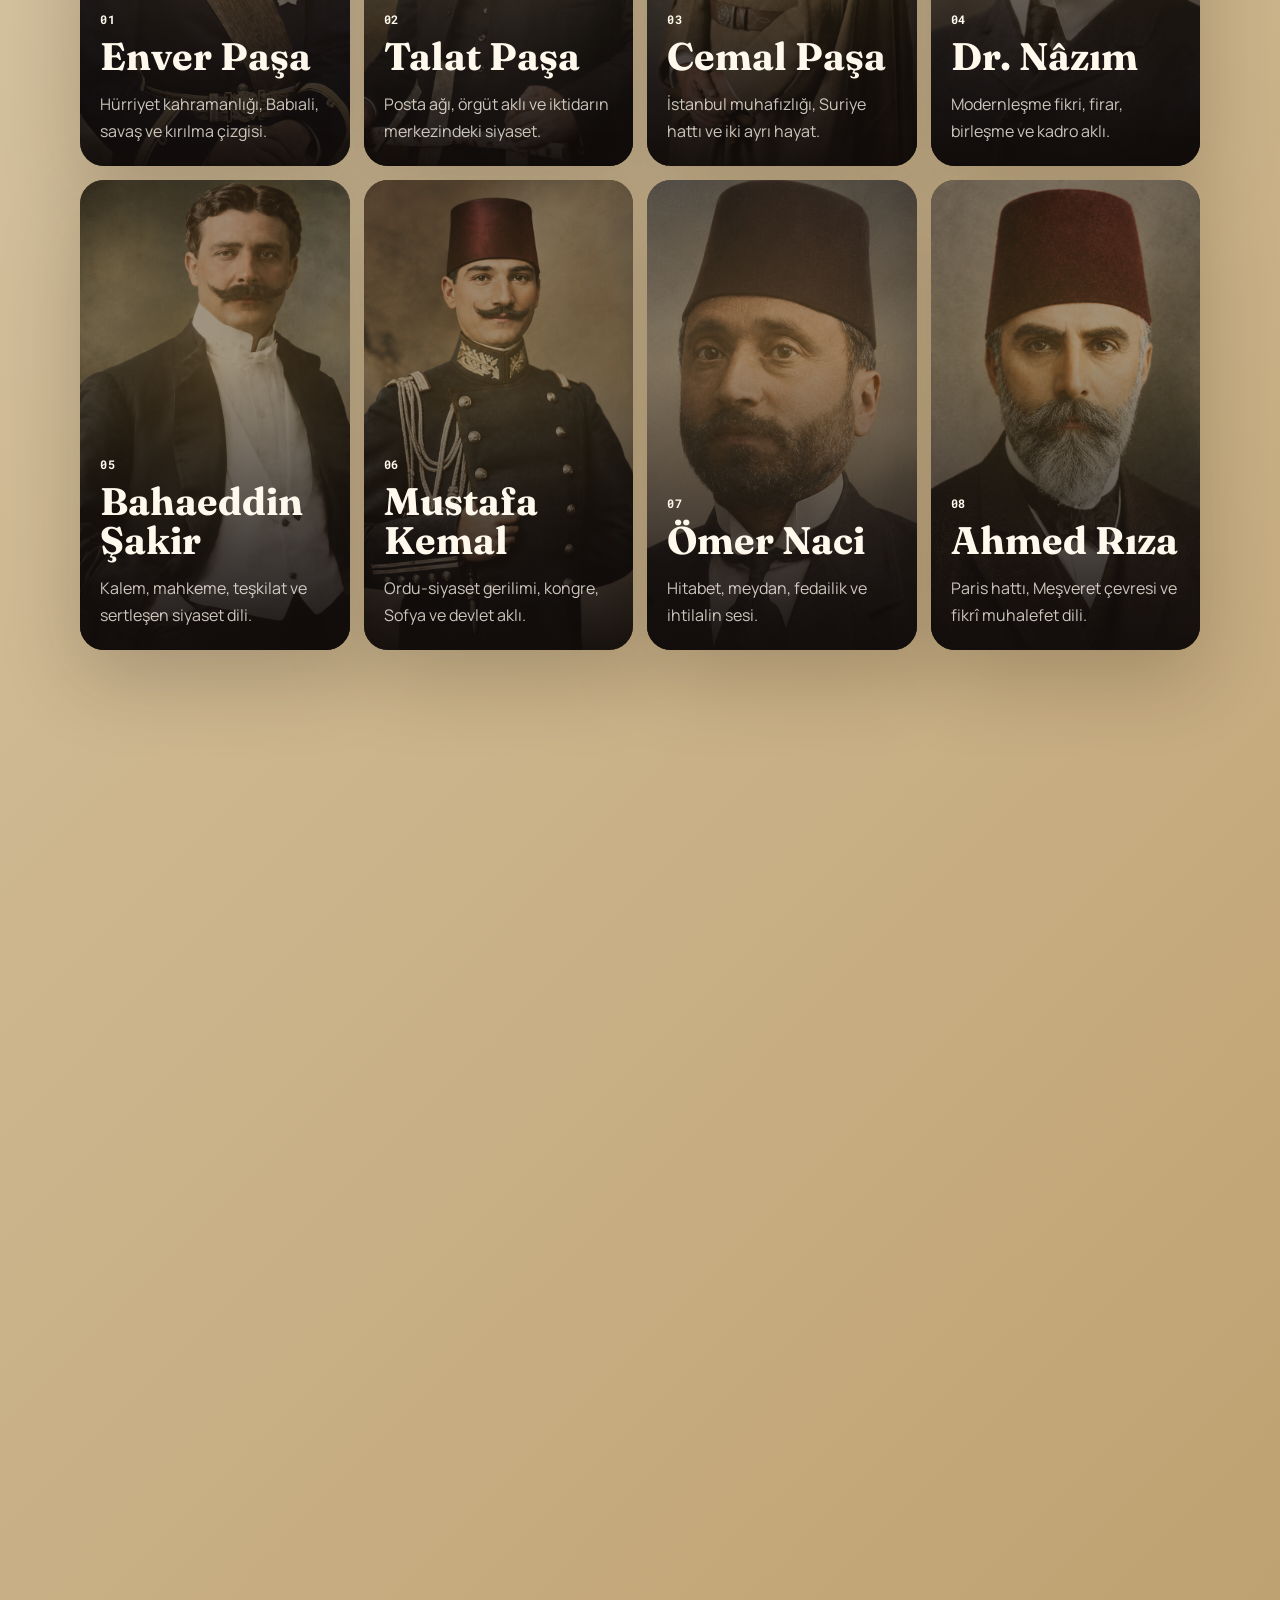
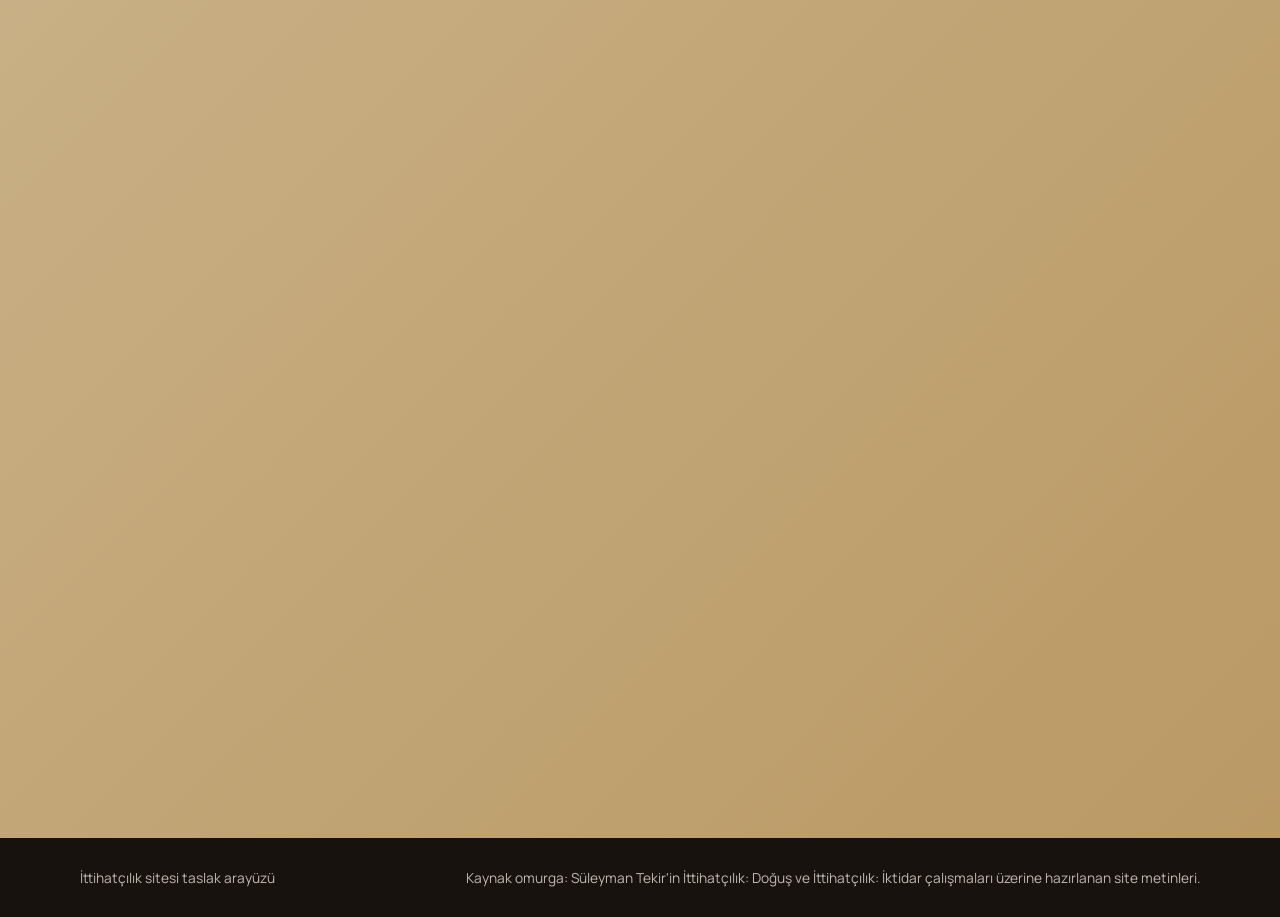
==== commit 5cf2de11: "Add balanced hero corner text" ====
--- a/ittihatcilik-site/index.html
+++ b/ittihatcilik-site/index.html
@@ -47,6 +47,10 @@
             <img id="hero-emblem-image" src="assets/it-arma.png" alt="" />
           </div>
         </div>
+        <div class="hero-corners" aria-hidden="true">
+          <p class="hero-corner-title">İttihat ve Terakki</p>
+          <p class="hero-corner-motto">İttihatçılık ölür ama<br />ittihatçılık ölmez</p>
+        </div>
         <div class="hero-copy">
           <h1 id="hero-title" class="sr-only">İttihat ve Terakki</h1>
         </div>
--- a/ittihatcilik-site/styles.css
+++ b/ittihatcilik-site/styles.css
@@ -370,6 +370,45 @@
   pointer-events: none;
 }
 
+.hero-corners {
+  position: absolute;
+  inset: clamp(86px, 11svh, 132px) clamp(18px, 4vw, 64px) auto;
+  z-index: 7;
+  display: grid;
+  grid-template-columns: minmax(180px, 0.72fr) minmax(180px, 0.72fr);
+  justify-content: space-between;
+  gap: 24px;
+  pointer-events: none;
+}
+
+.hero-corners p {
+  margin: 0;
+  text-shadow: 0 18px 42px rgba(0, 0, 0, 0.66);
+}
+
+.hero-corner-title {
+  max-width: 360px;
+  color: rgba(255, 249, 237, 0.9);
+  font-family: "Bebas Neue", sans-serif;
+  font-size: clamp(2.35rem, 5vw, 5.6rem);
+  font-weight: 400;
+  line-height: 0.88;
+  text-transform: uppercase;
+}
+
+.hero-corner-motto {
+  justify-self: end;
+  max-width: 290px;
+  padding-top: 0.38rem;
+  color: rgba(255, 249, 237, 0.78);
+  font-family: "Fraunces", serif;
+  font-size: clamp(1.02rem, 1.55vw, 1.46rem);
+  font-style: italic;
+  font-weight: 720;
+  line-height: 1.12;
+  text-align: right;
+}
+
 .eyebrow,
 .section-label,
 .card-kicker,
@@ -685,11 +724,6 @@
   isolation: isolate;
 }
 
-.person-card:nth-child(1),
-.person-card:nth-child(4) {
-  grid-column: span 2;
-}
-
 .person-card img {
   position: absolute;
   inset: 0;
@@ -829,6 +863,10 @@
   .nav-action {
     display: none;
   }
+
+  .person-grid {
+    grid-template-columns: repeat(2, minmax(0, 1fr));
+  }
 }
 
 @media (max-width: 880px) {
@@ -844,6 +882,22 @@
 
   .hero-meta {
     display: none;
+  }
+
+  .hero-corners {
+    top: 92px;
+    grid-template-columns: 1fr 1fr;
+    align-items: start;
+  }
+
+  .hero-corner-title {
+    max-width: 220px;
+    font-size: clamp(2rem, 9vw, 3.6rem);
+  }
+
+  .hero-corner-motto {
+    max-width: 190px;
+    font-size: 0.95rem;
   }
 
   .intro-grid,
@@ -859,12 +913,6 @@
 
   .person-grid {
     grid-template-columns: 1fr;
-  }
-
-  .person-card,
-  .person-card:nth-child(1),
-  .person-card:nth-child(4) {
-    grid-column: auto;
   }
 
   .person-card {
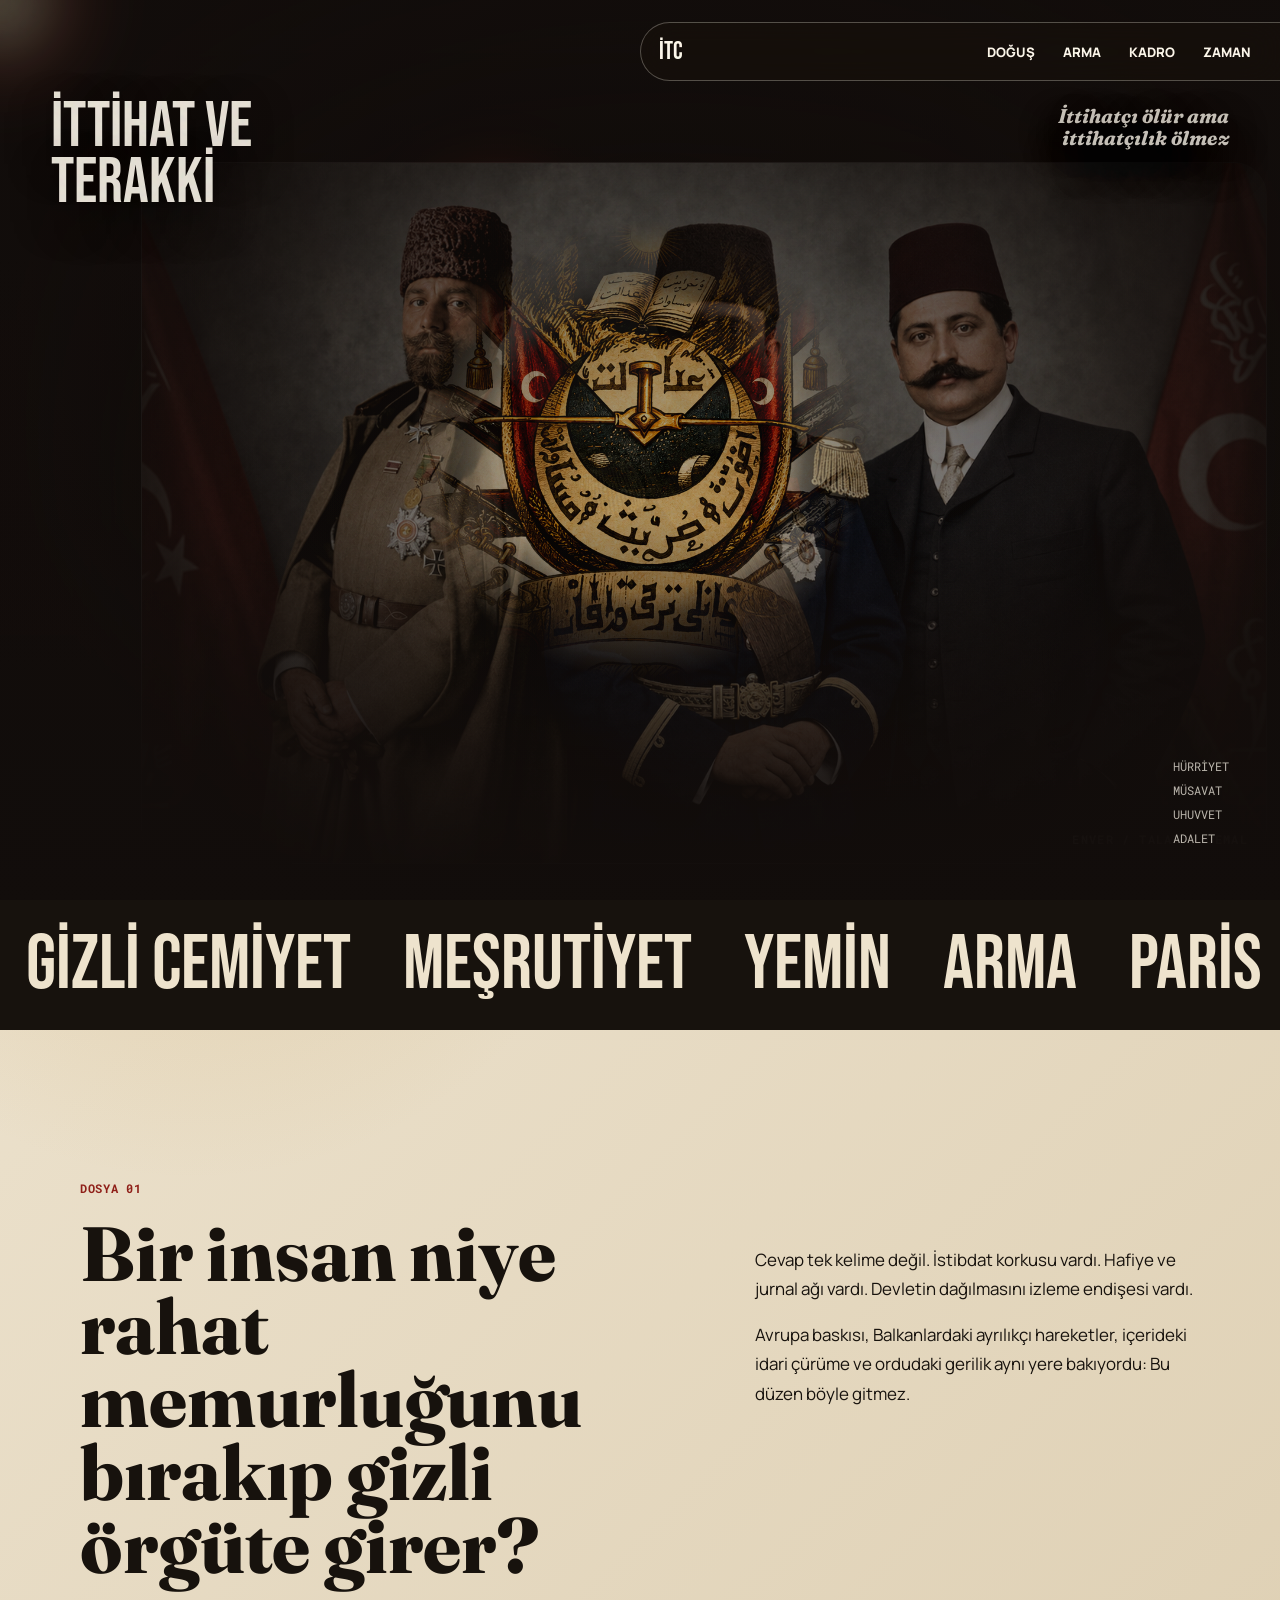
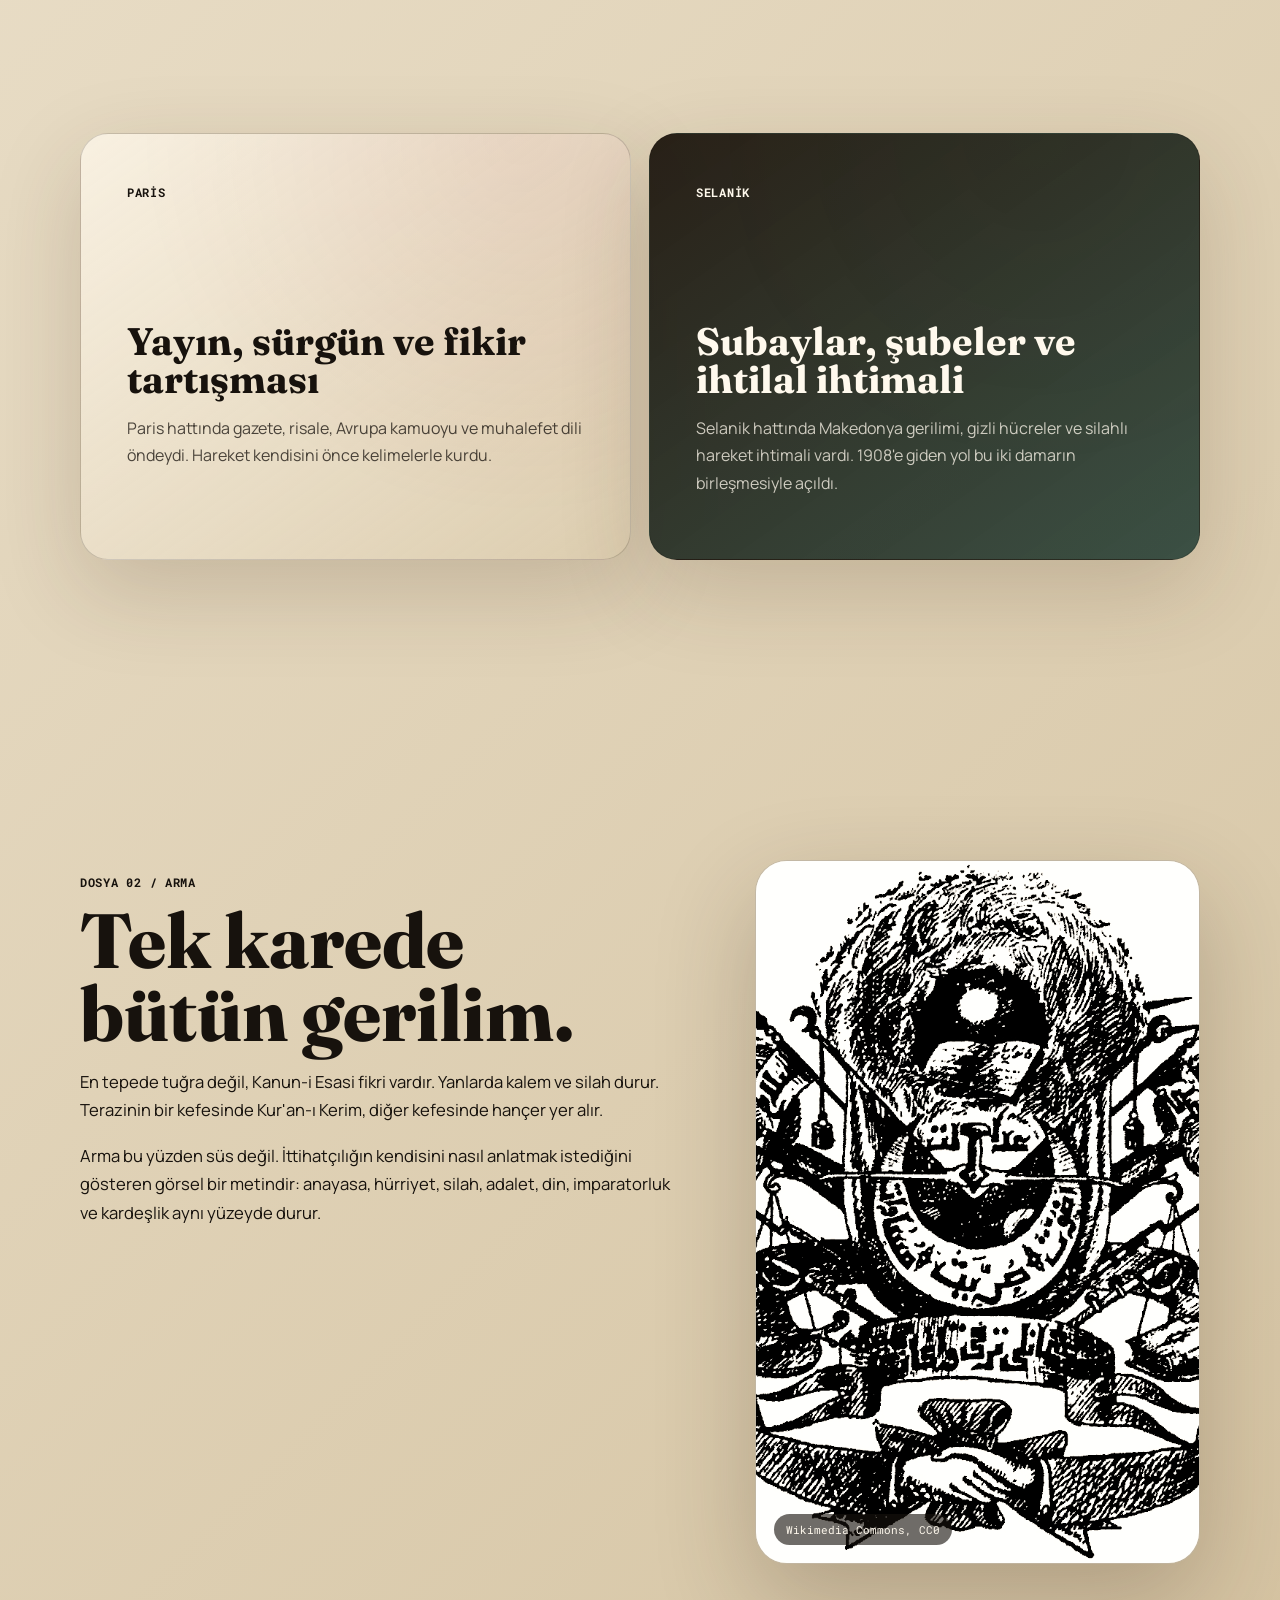
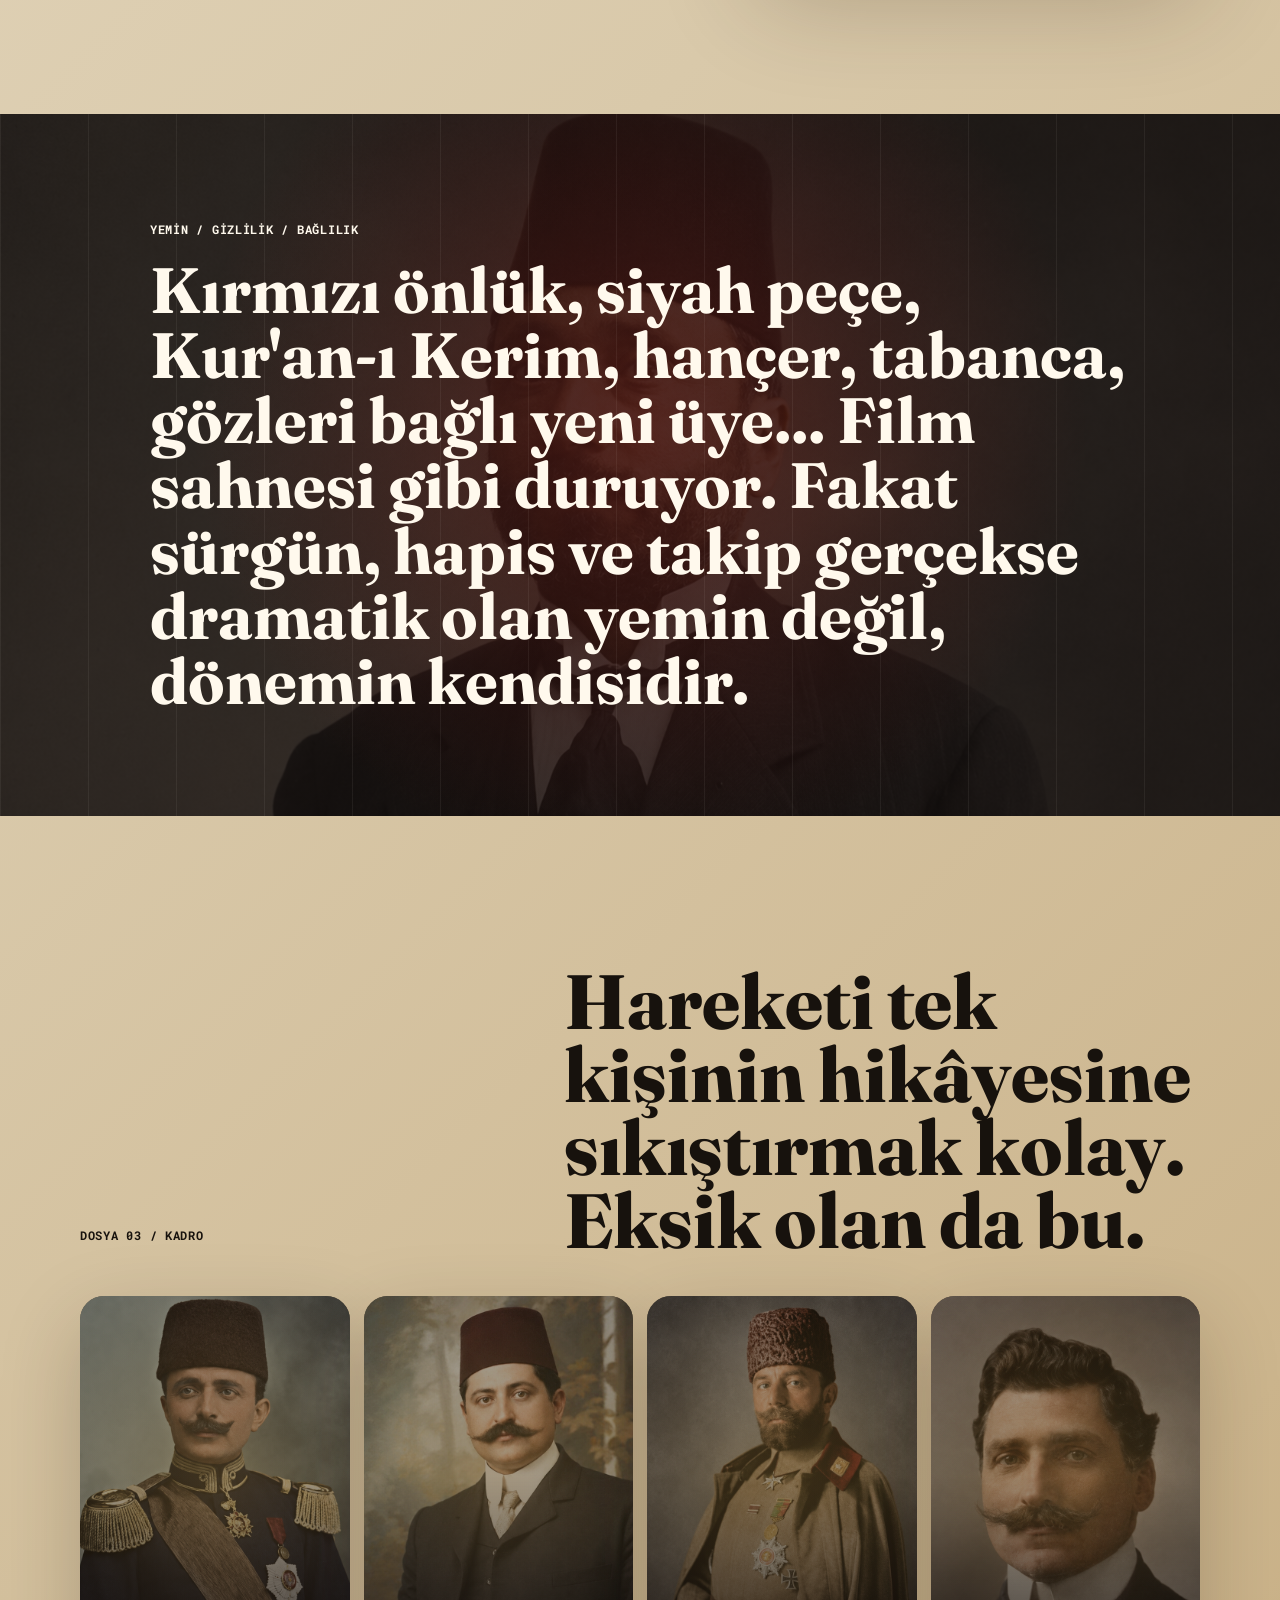
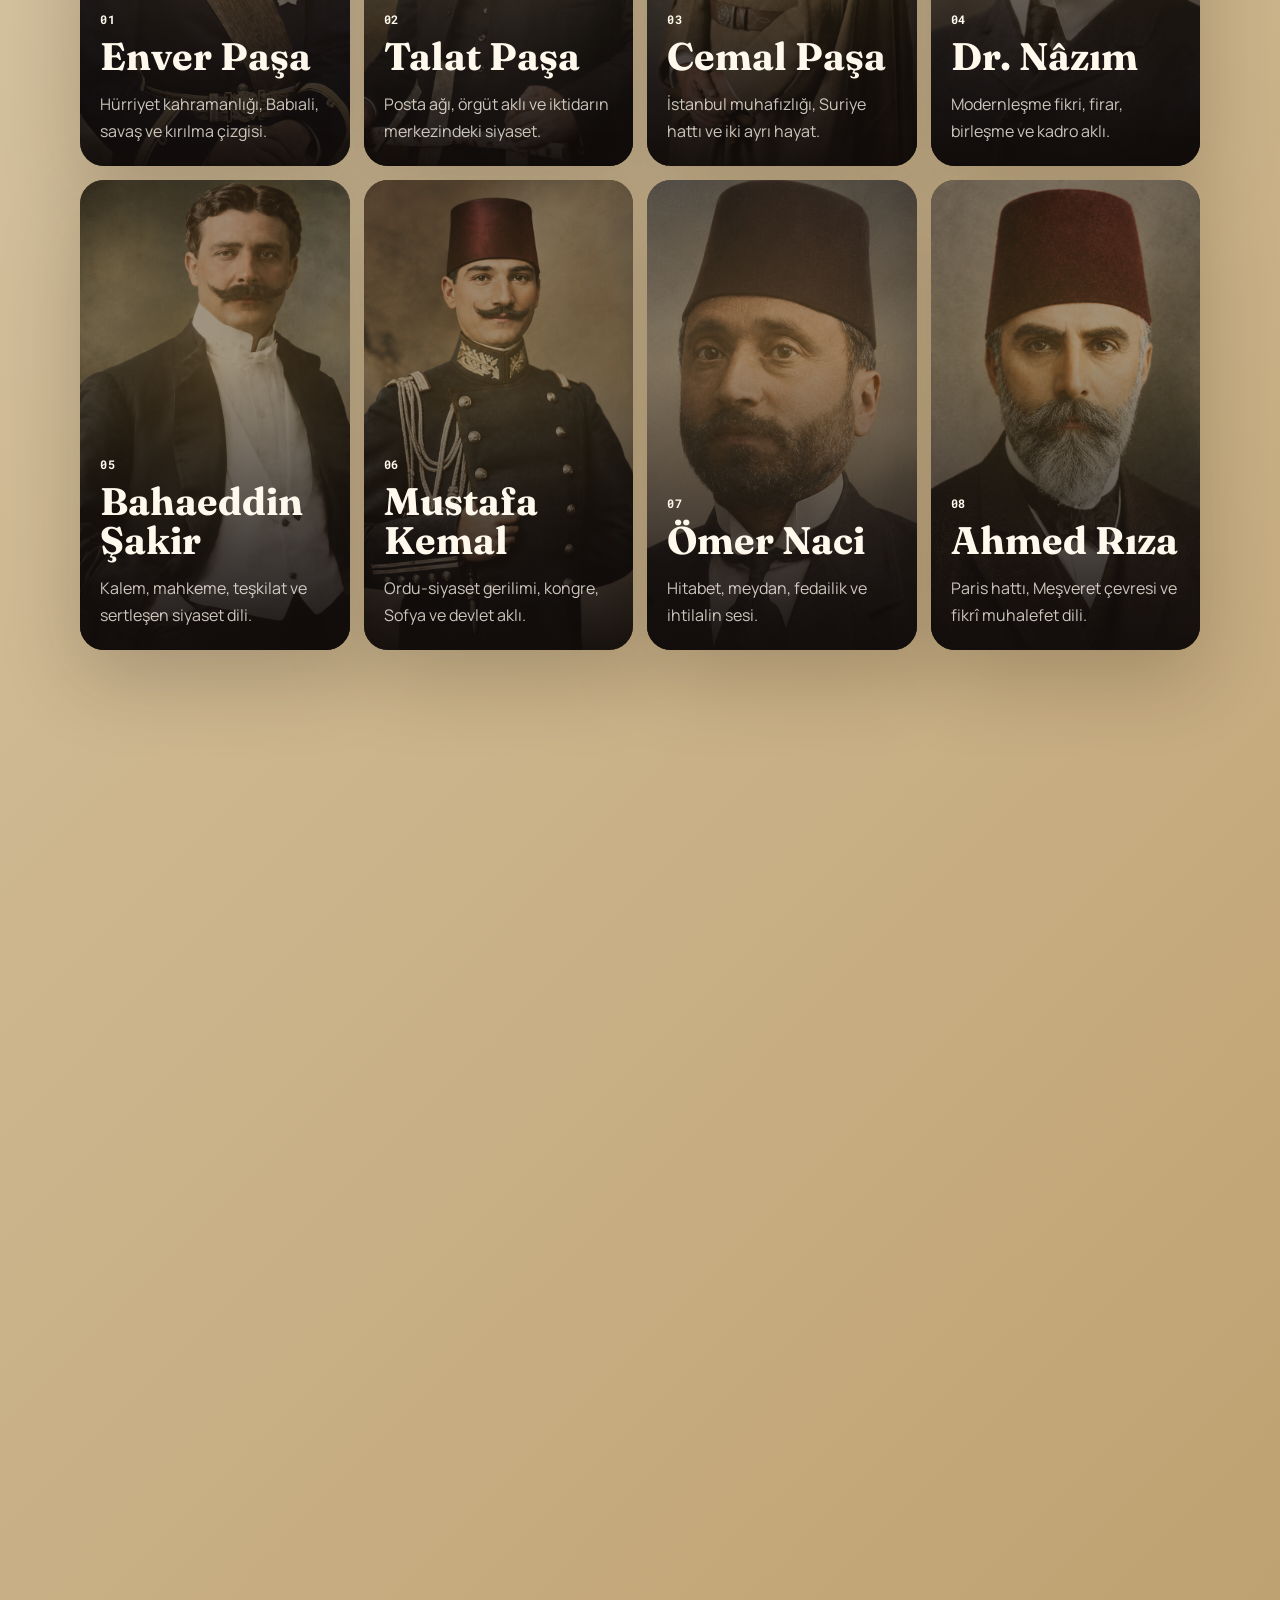
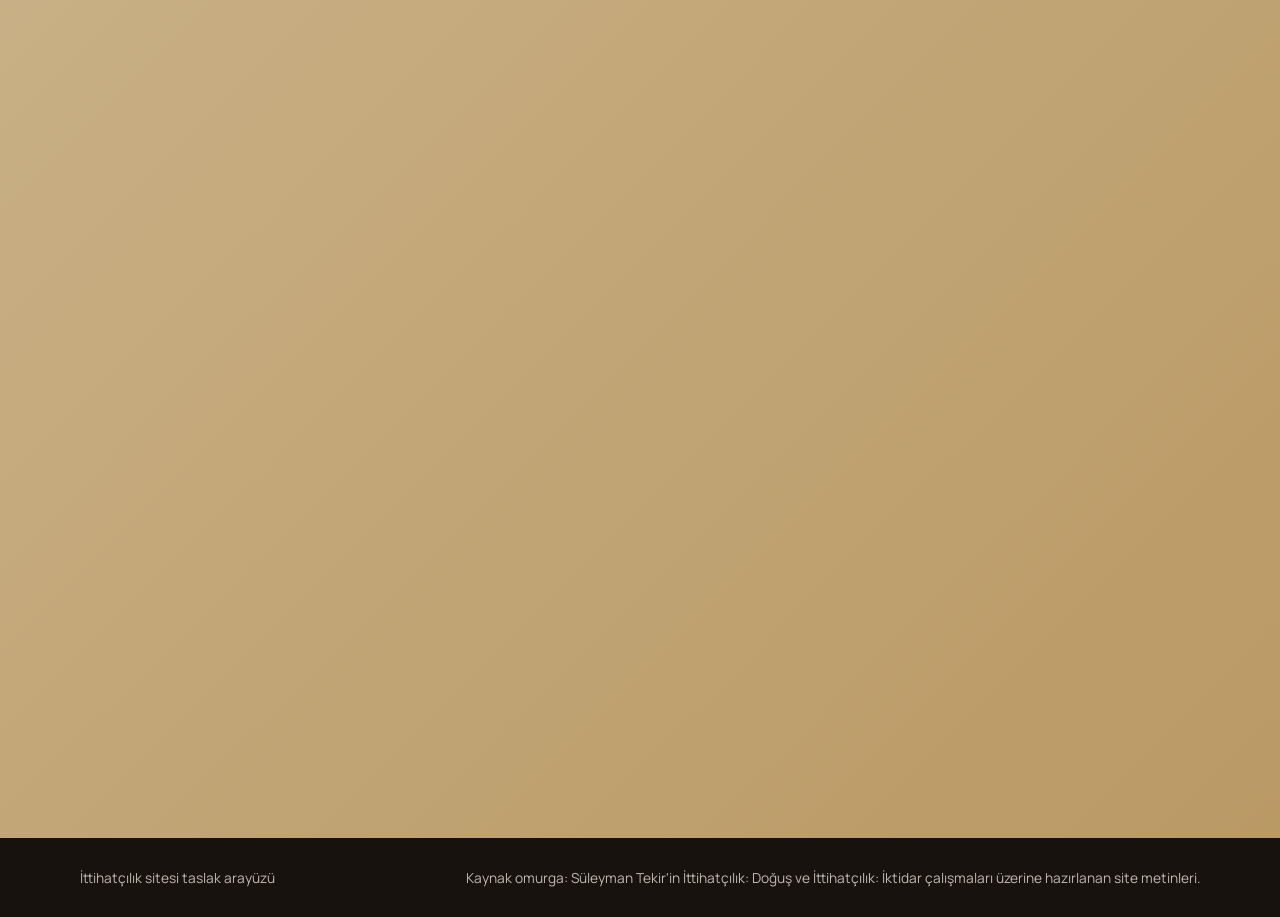
==== commit ab5df216: "Fix hero motto wording" ====
--- a/ittihatcilik-site/index.html
+++ b/ittihatcilik-site/index.html
@@ -49,7 +49,7 @@
         </div>
         <div class="hero-corners" aria-hidden="true">
           <p class="hero-corner-title">İttihat ve Terakki</p>
-          <p class="hero-corner-motto">İttihatçılık ölür ama<br />ittihatçılık ölmez</p>
+          <p class="hero-corner-motto">İttihatçı ölür ama<br />ittihatçılık ölmez</p>
         </div>
         <div class="hero-copy">
           <h1 id="hero-title" class="sr-only">İttihat ve Terakki</h1>
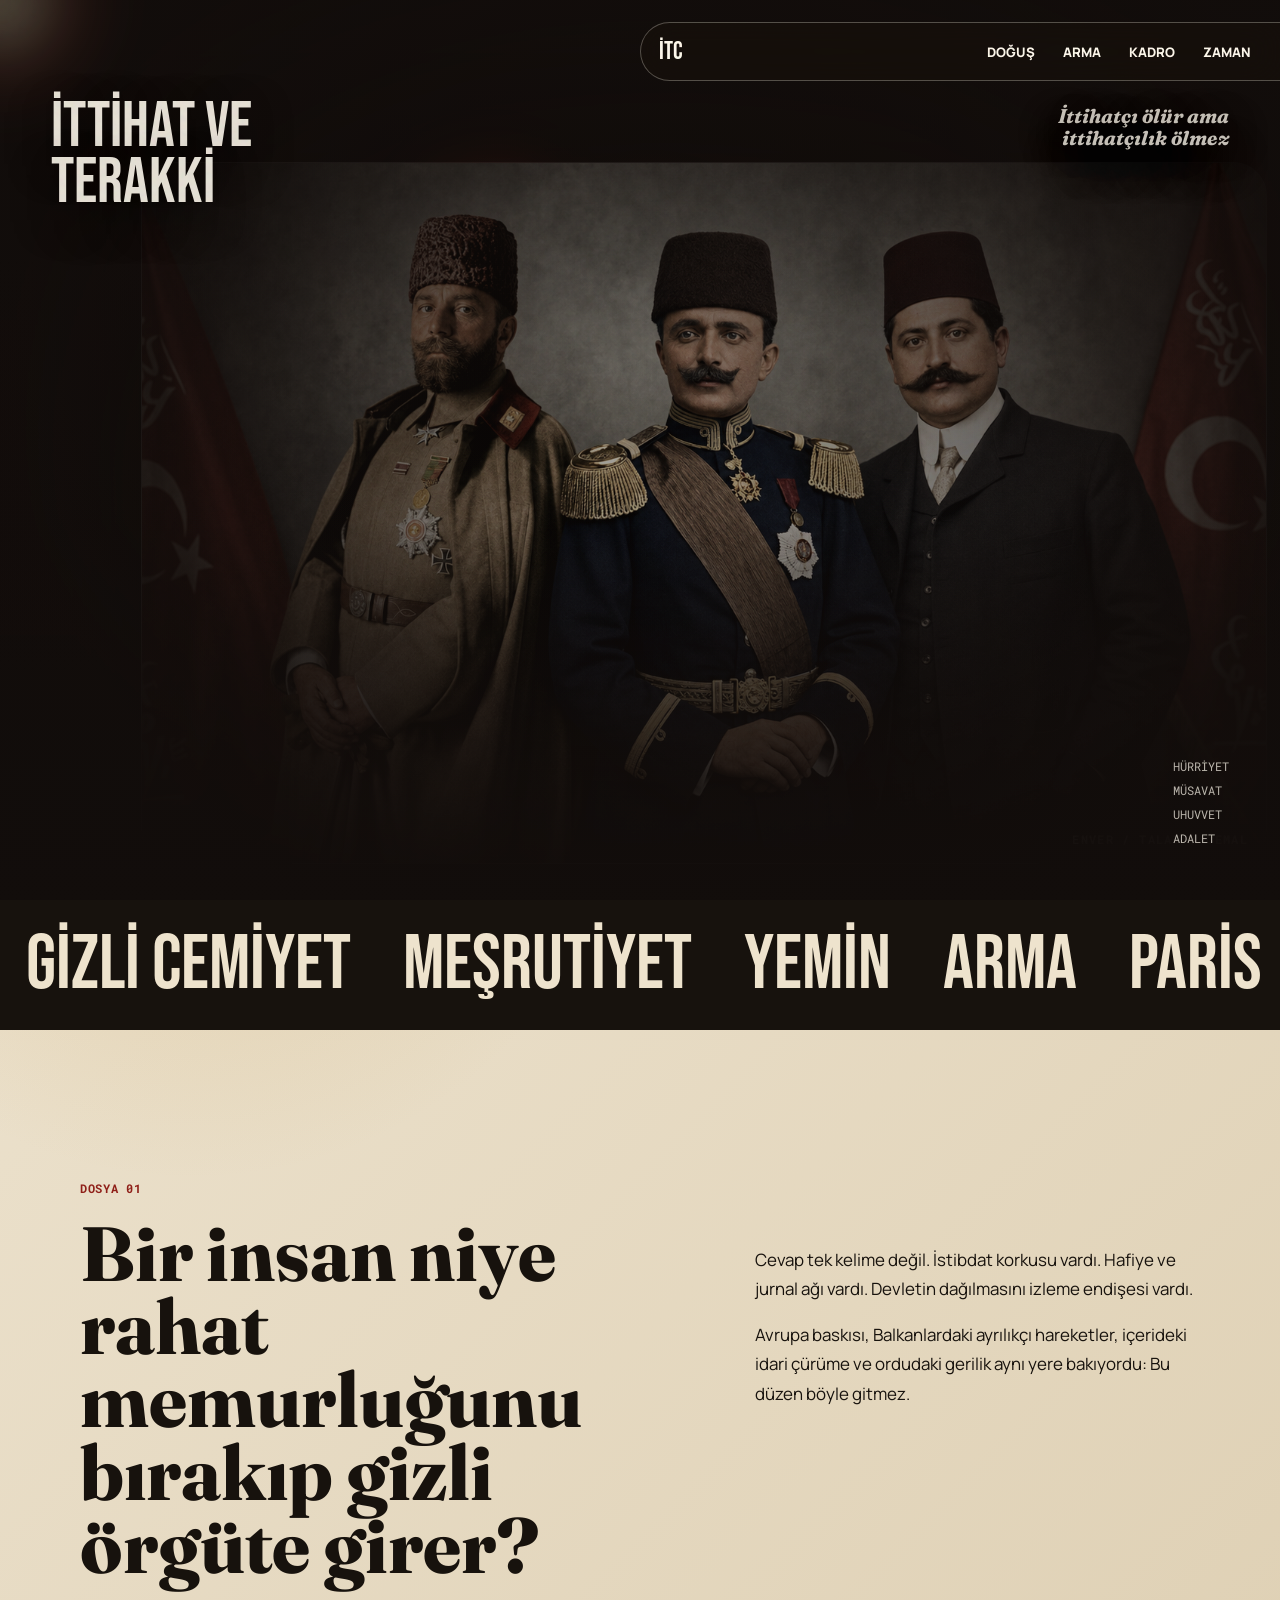
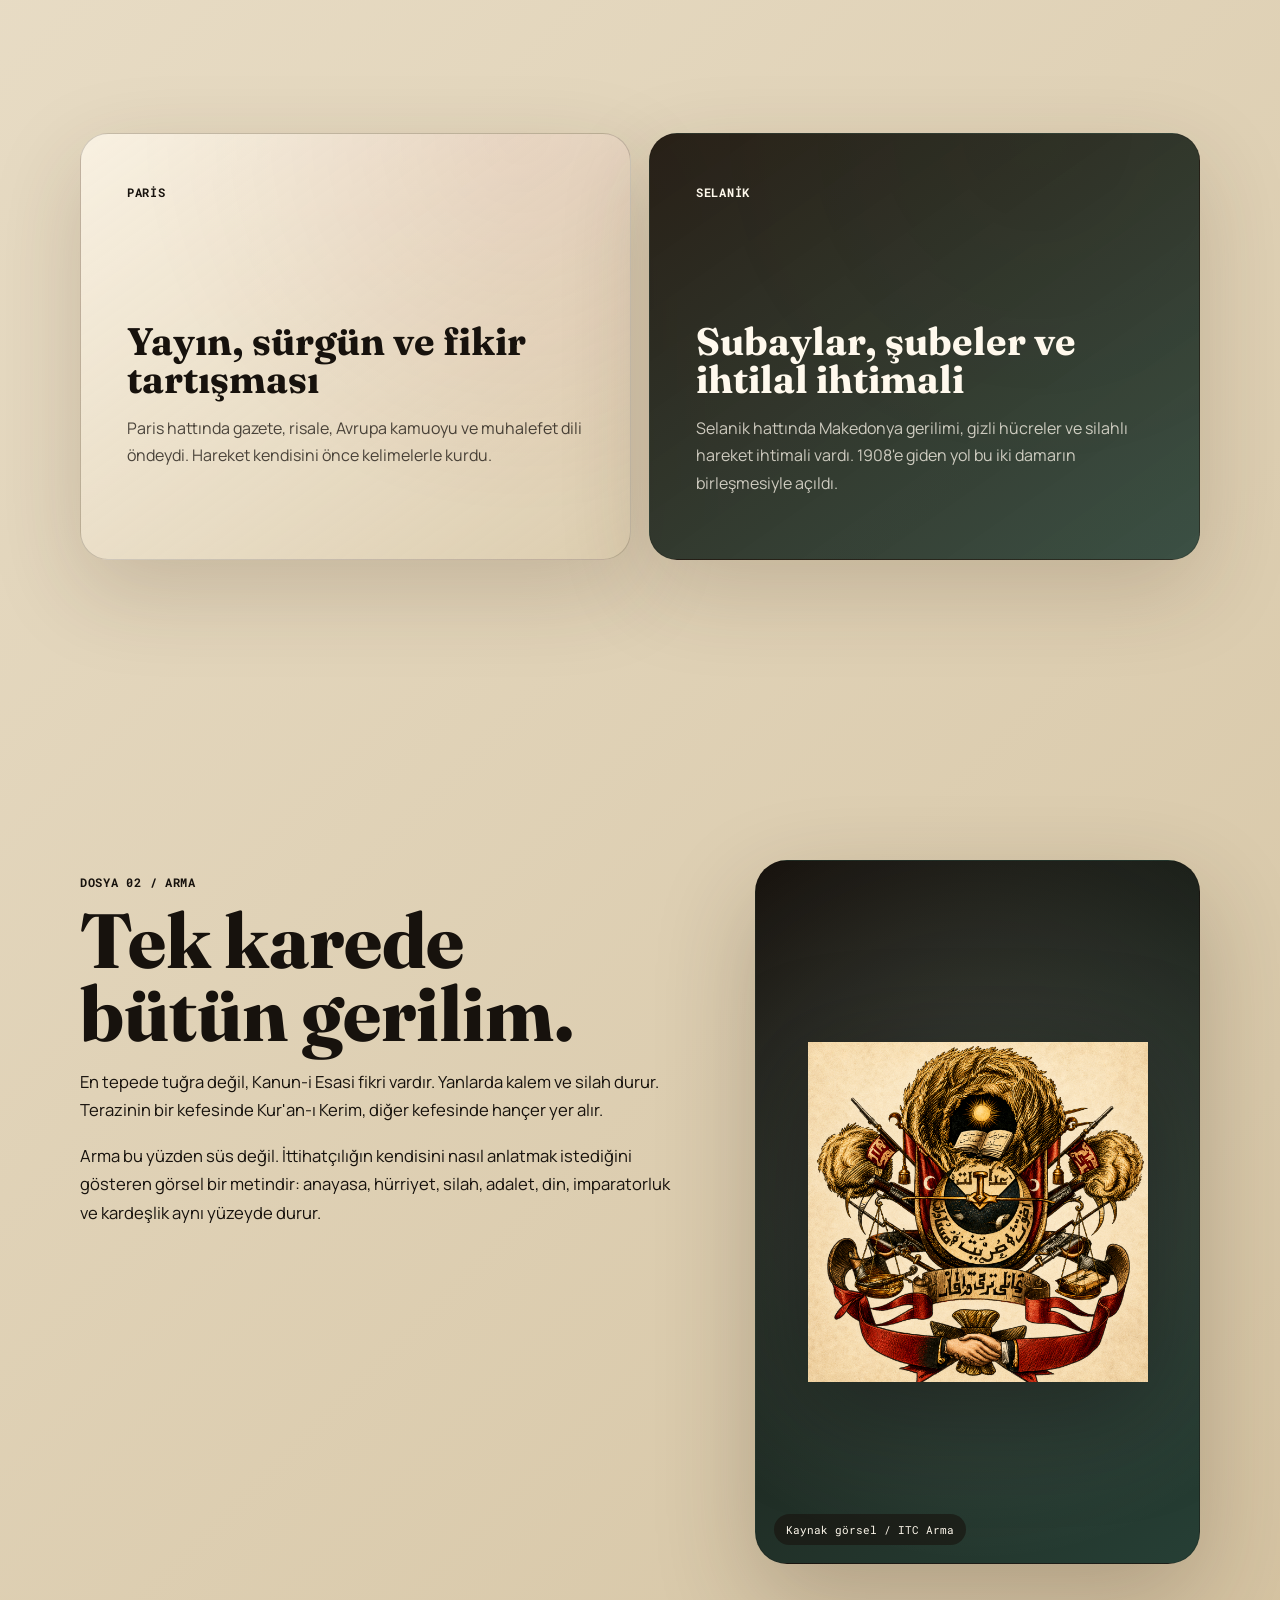
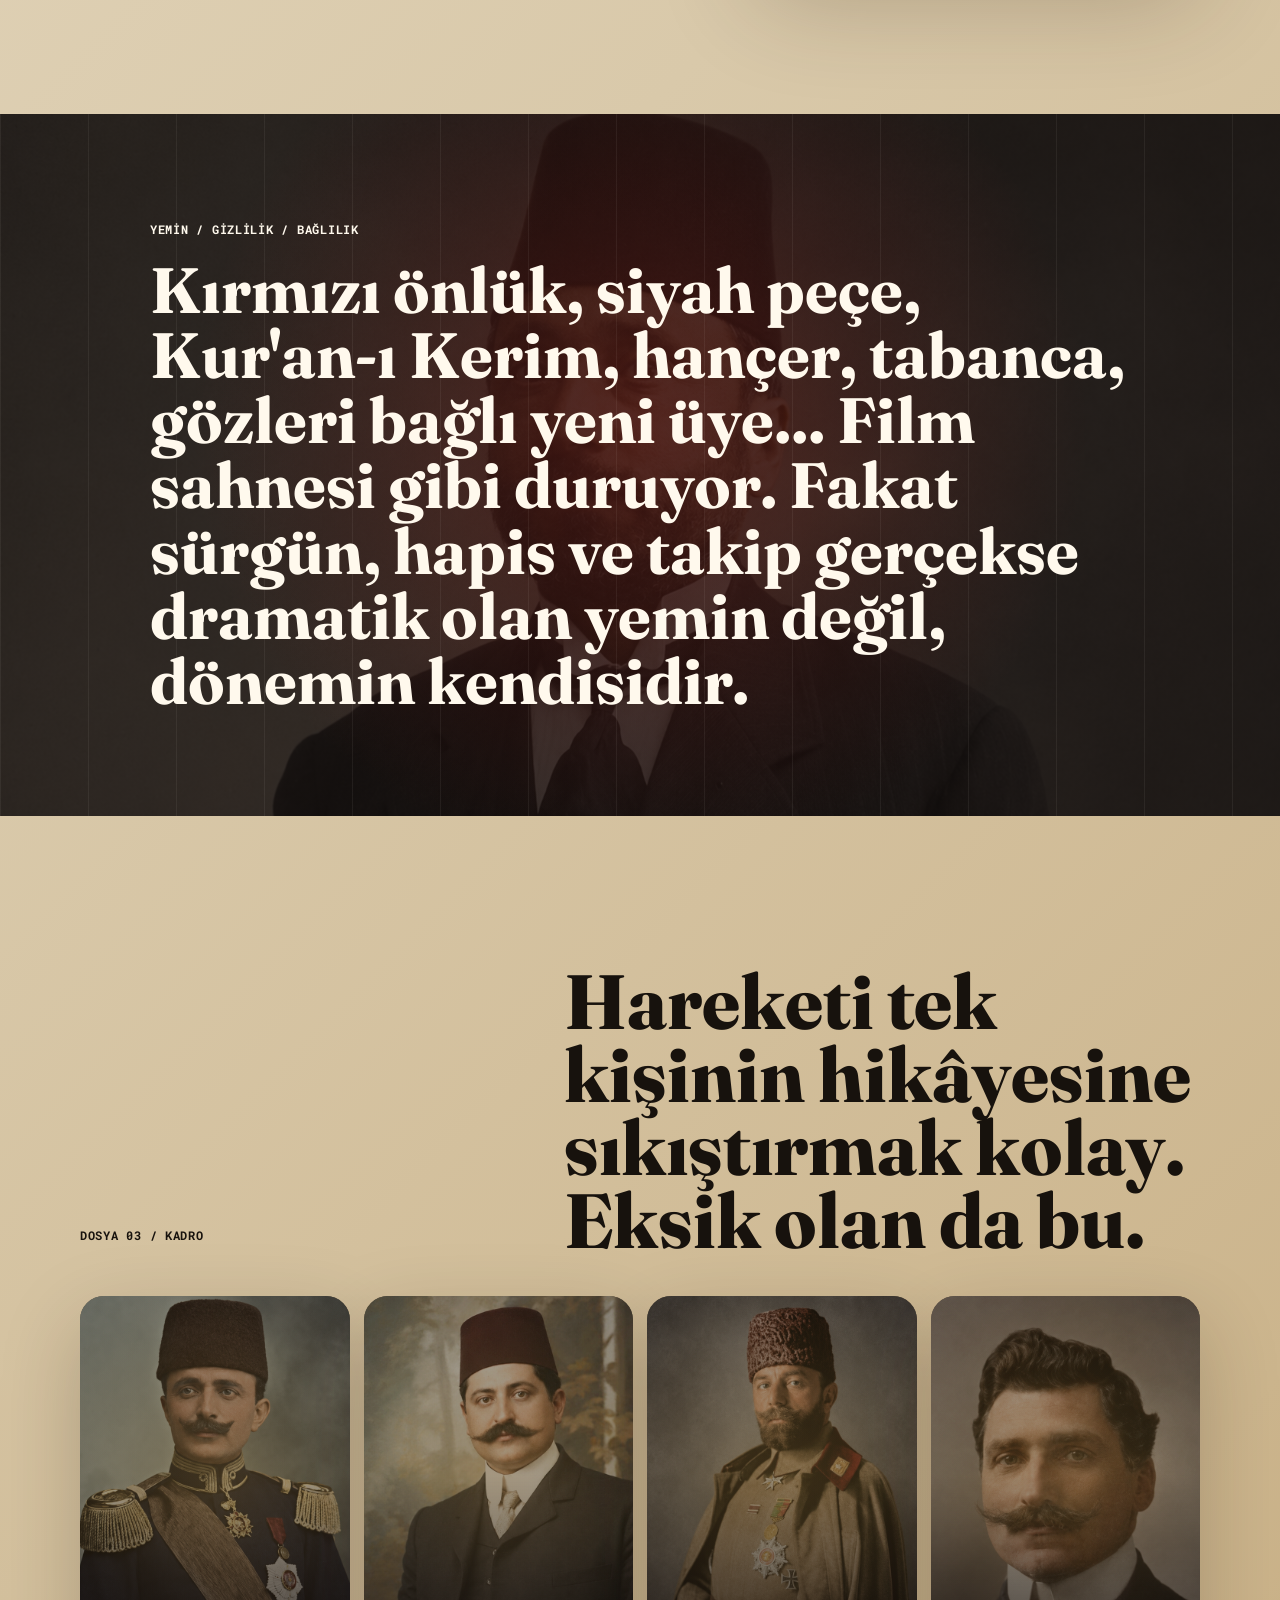
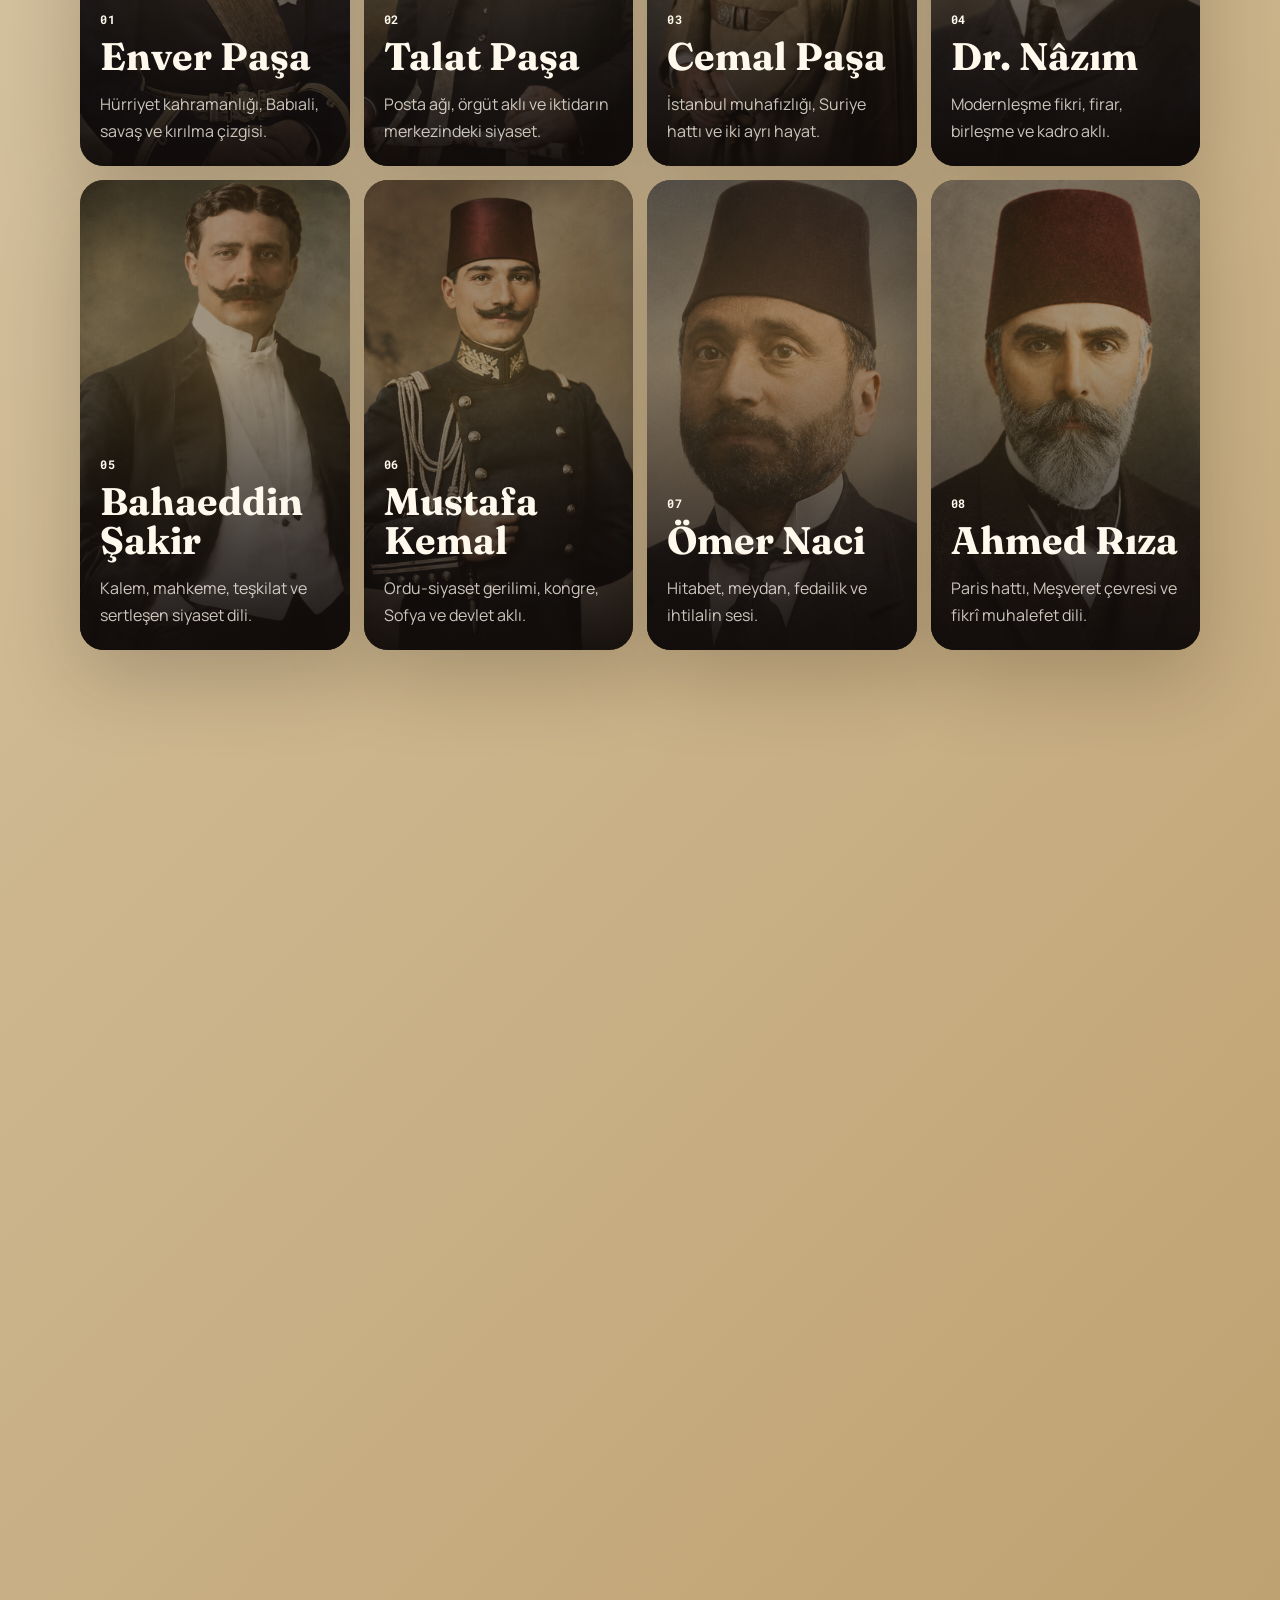
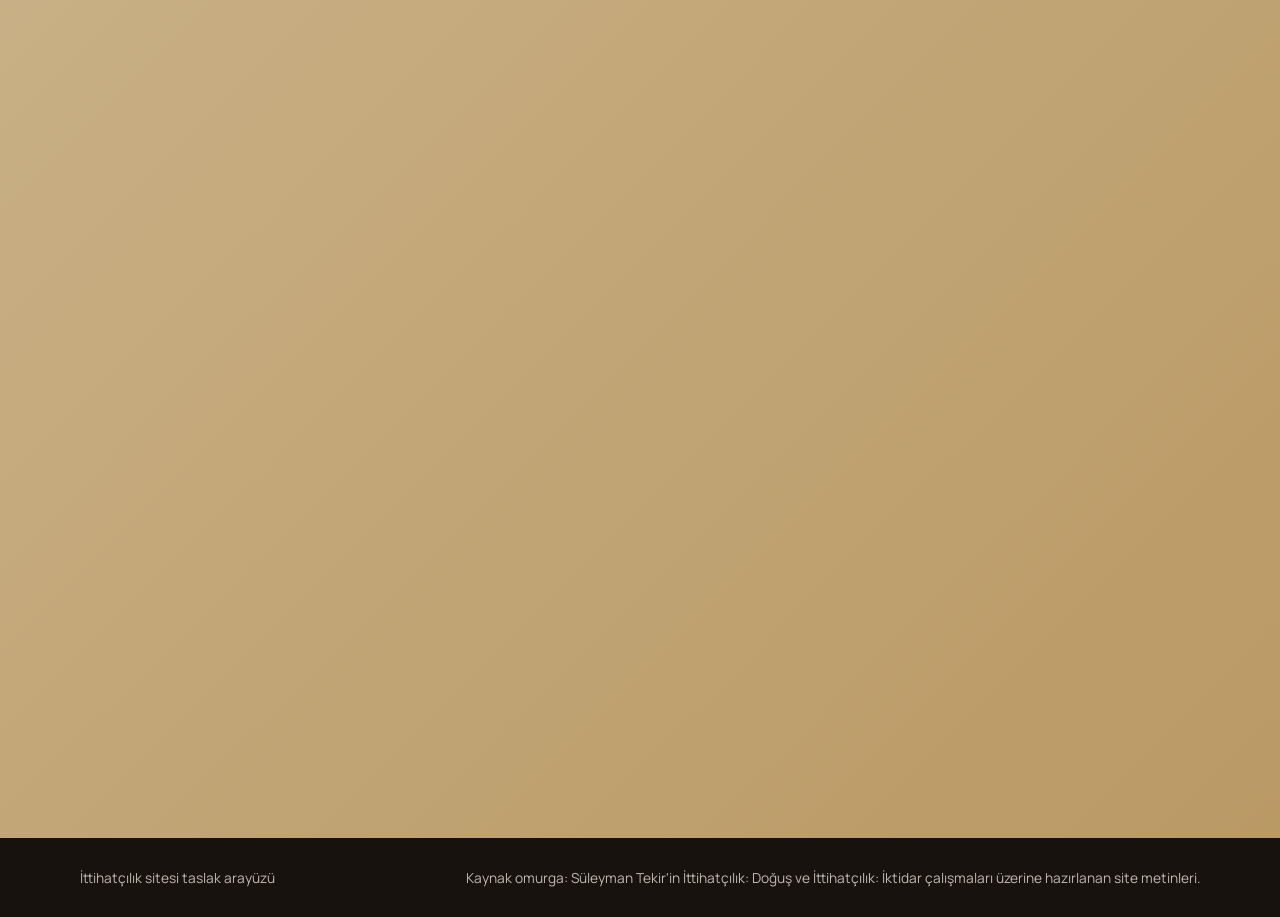
==== commit ebc12a37: "Use full source emblem in archive section" ====
--- a/ittihatcilik-site/index.html
+++ b/ittihatcilik-site/index.html
@@ -137,8 +137,8 @@
           </p>
         </div>
         <figure class="emblem-frame" data-tilt data-reveal>
-          <img src="assets/arma.jpg" alt="İttihat ve Terakki arması" />
-          <figcaption>Wikimedia Commons, CC0</figcaption>
+          <img src="assets/it-arma.png" alt="İttihat ve Terakki arması" />
+          <figcaption>Kaynak görsel / ITC Arma</figcaption>
         </figure>
       </section>
 
--- a/ittihatcilik-site/styles.css
+++ b/ittihatcilik-site/styles.css
@@ -623,7 +623,9 @@
   overflow: hidden;
   border: 1px solid rgba(23, 18, 13, 0.18);
   border-radius: 32px;
-  background: rgba(255, 249, 237, 0.35);
+  background:
+    radial-gradient(circle at 50% 45%, rgba(255, 249, 237, 0.16), transparent 24rem),
+    linear-gradient(145deg, #17120d, #263f35);
   box-shadow: 0 36px 100px rgba(44, 30, 17, 0.24);
 }
 
@@ -632,9 +634,10 @@
   inset: 0;
   z-index: 2;
   content: "";
-  background: linear-gradient(120deg, transparent 18%, rgba(255, 249, 237, 0.36), transparent 42%);
+  background: linear-gradient(120deg, transparent 18%, rgba(255, 249, 237, 0.16), transparent 42%);
   transform: translateX(-120%);
   animation: shine 5.8s ease-in-out infinite;
+  pointer-events: none;
 }
 
 @keyframes shine {
@@ -647,9 +650,10 @@
 .emblem-frame img {
   width: 100%;
   height: min(78vh, 780px);
-  object-fit: cover;
+  padding: clamp(22px, 4vw, 54px);
+  object-fit: contain;
   object-position: center;
-  filter: sepia(0.15) saturate(0.9);
+  filter: contrast(1.08) saturate(1.08) drop-shadow(0 26px 54px rgba(0, 0, 0, 0.38));
 }
 
 .emblem-frame figcaption {
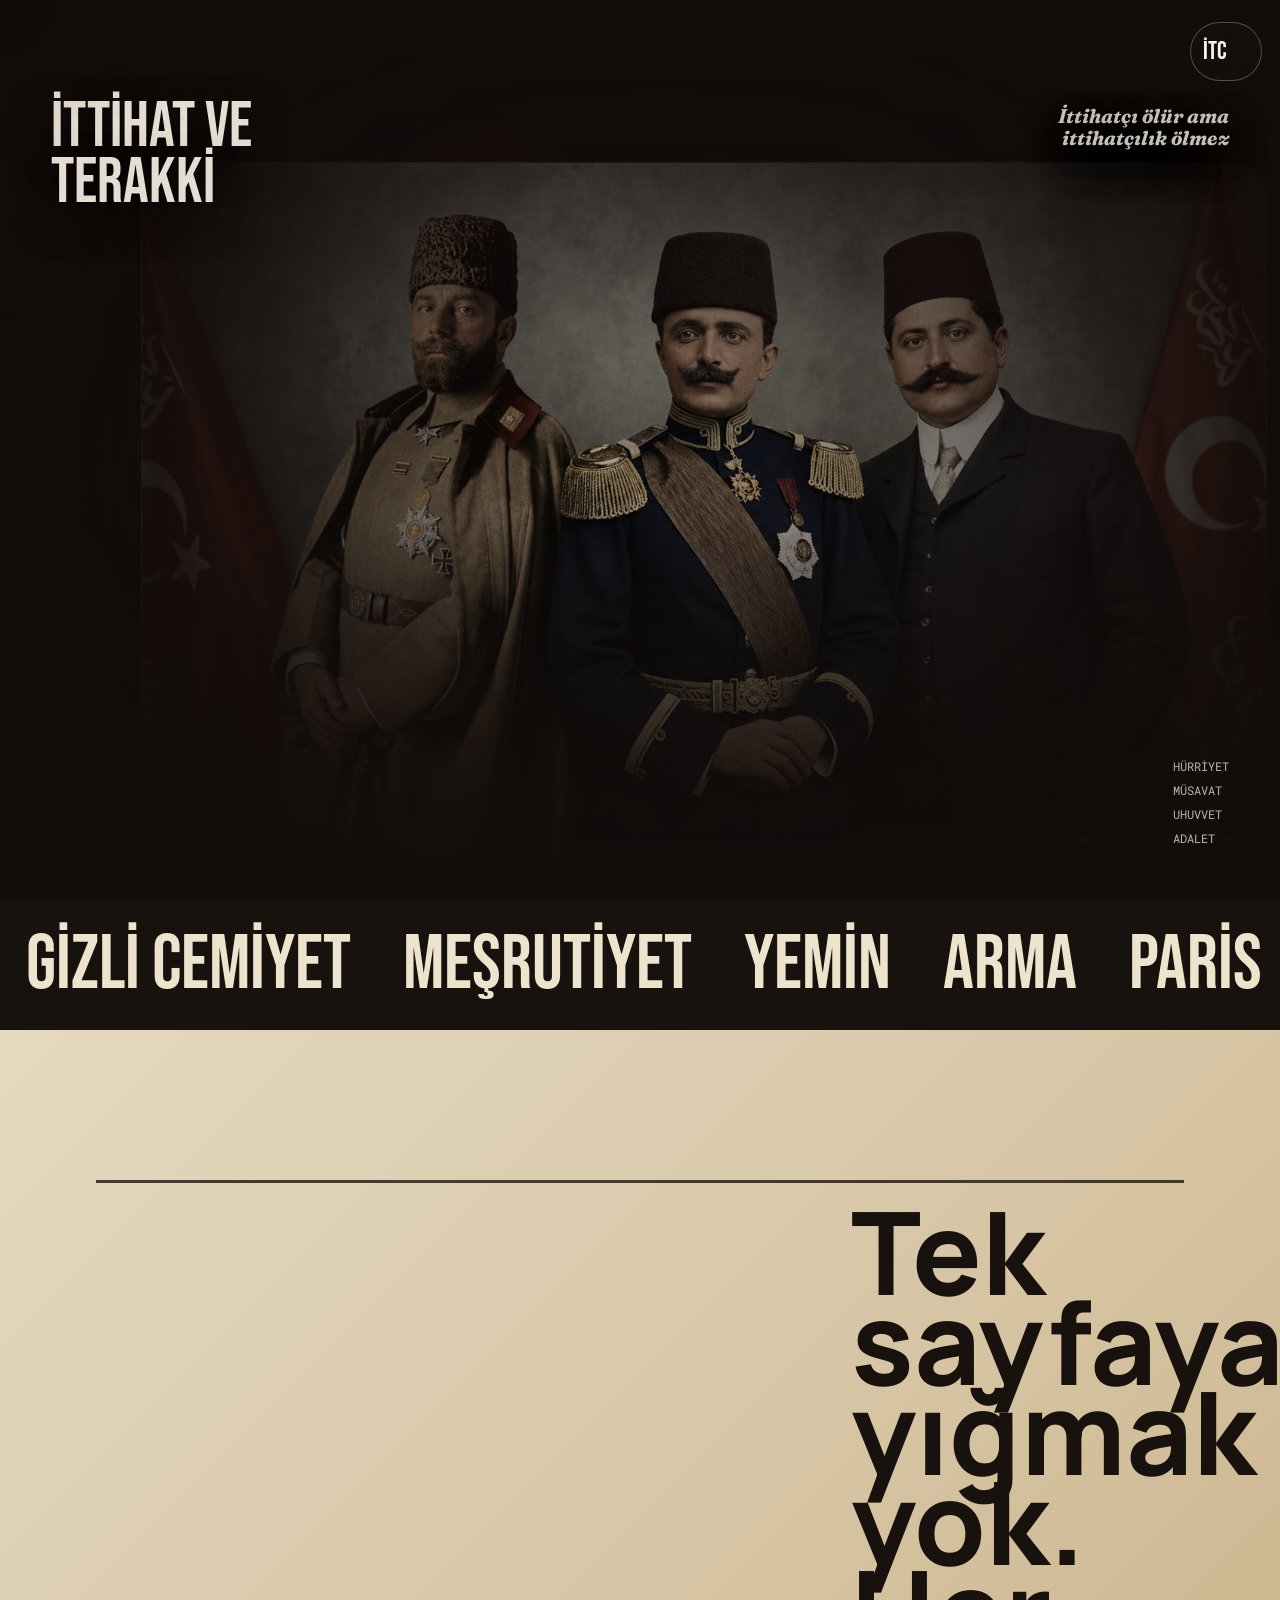
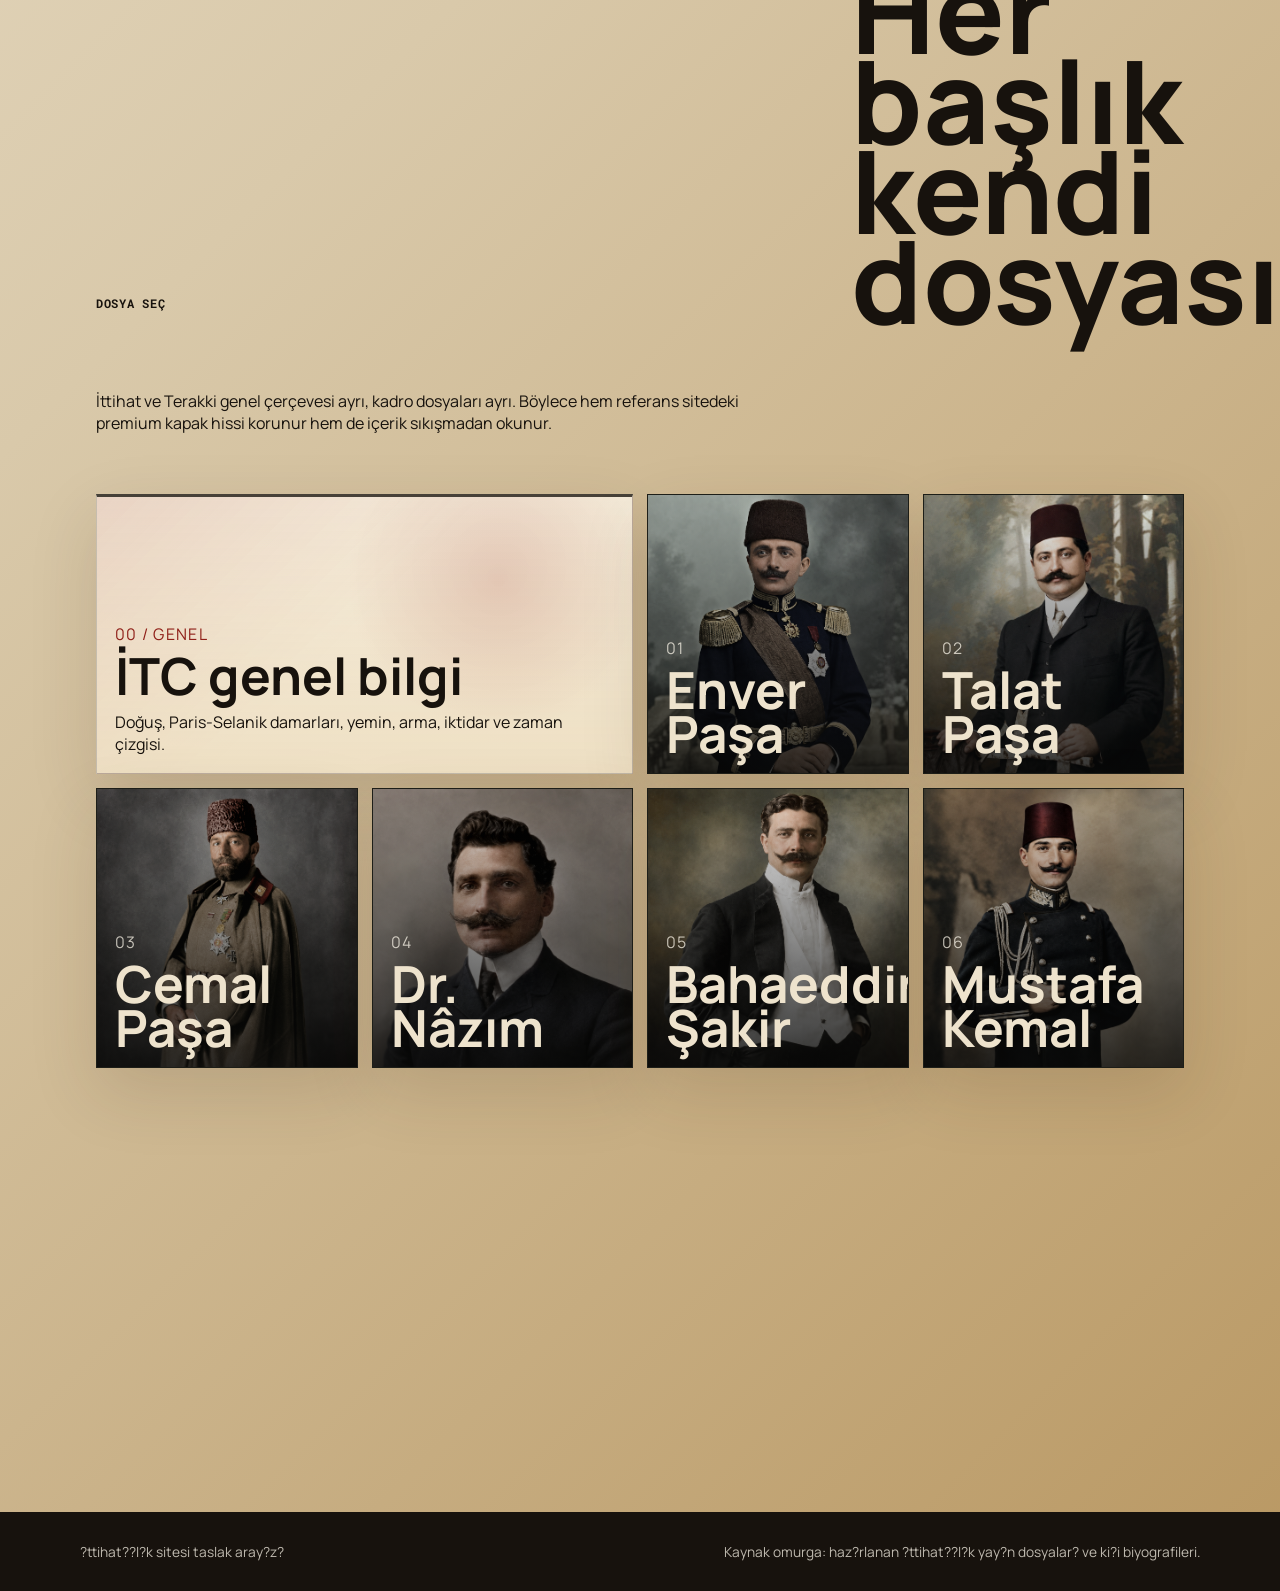
==== commit 50cdbd66: "Update ittihatcilik site structure" ====
--- a/ittihatcilik-site/index.html
+++ b/ittihatcilik-site/index.html
@@ -14,7 +14,7 @@
       href="https://fonts.googleapis.com/css2?family=Bebas+Neue&family=Fraunces:opsz,wght,SOFT@9..144,500..800,20..80&family=Manrope:wght@400;500;700;800&family=Roboto+Mono:wght@400;500;700&display=swap"
       rel="stylesheet"
     />
-    <link rel="stylesheet" href="styles.css?v=20260605-2" />
+    <link rel="stylesheet" href="styles.css?v=20260610-2" />
   </head>
   <body>
     <div class="grain" aria-hidden="true"></div>
@@ -23,12 +23,12 @@
     <header class="site-nav" data-reveal>
       <a class="brand" href="#top">İTC</a>
       <nav aria-label="Ana menü">
-        <a href="#dogus">Doğuş</a>
-        <a href="#arma">Arma</a>
-        <a href="#kadro">Kadro</a>
-        <a href="#zaman">Zaman</a>
+        <a href="genel-bilgi.html">Doğuş</a>
+        <a href="genel-bilgi.html#arma">Arma</a>
+        <a href="#dosyalar">Kadro</a>
+        <a href="genel-bilgi.html#zaman">Zaman</a>
       </nav>
-      <a class="nav-action" href="#okuma">Okuma notu</a>
+      <a class="nav-action" href="genel-bilgi.html#okuma">Okuma notu</a>
     </header>
 
     <main id="top">
@@ -83,193 +83,35 @@
         </div>
       </section>
 
-      <section class="intro section-pad" id="dogus">
-        <div class="section-label" data-reveal>Dosya 01</div>
-        <div class="intro-grid">
-          <h2 data-reveal>Bir insan niye rahat memurluğunu bırakıp gizli örgüte girer?</h2>
-          <div class="intro-text" data-reveal>
-            <p>
-              Cevap tek kelime değil. İstibdat korkusu vardı. Hafiye ve jurnal
-              ağı vardı. Devletin dağılmasını izleme endişesi vardı.
-            </p>
-            <p>
-              Avrupa baskısı, Balkanlardaki ayrılıkçı hareketler, içerideki
-              idari çürüme ve ordudaki gerilik aynı yere bakıyordu: Bu düzen
-              böyle gitmez.
-            </p>
-          </div>
+      <section class="hub-board section-pad" id="dosyalar">
+        <div class="hub-head" data-reveal>
+          <p class="eyebrow">Dosya se&#231;</p>
+          <h2>Tek sayfaya y&#305;&#287;mak yok. Her ba&#351;l&#305;k kendi dosyas&#305;nda.</h2>
+          <p>&#304;ttihat ve Terakki genel &#231;er&#231;evesi ayr&#305;, kadro dosyalar&#305; ayr&#305;. B&#246;ylece hem referans sitedeki premium kapak hissi korunur hem de i&#231;erik s&#305;k&#305;&#351;madan okunur.</p>
         </div>
-      </section>
-
-      <section class="split-panel section-pad">
-        <article class="glass-card" data-tilt data-reveal>
-          <span class="card-kicker">Paris</span>
-          <h3>Yayın, sürgün ve fikir tartışması</h3>
-          <p>
-            Paris hattında gazete, risale, Avrupa kamuoyu ve muhalefet dili
-            öndeydi. Hareket kendisini önce kelimelerle kurdu.
-          </p>
-        </article>
-        <article class="glass-card dark" data-tilt data-reveal>
-          <span class="card-kicker">Selanik</span>
-          <h3>Subaylar, şubeler ve ihtilal ihtimali</h3>
-          <p>
-            Selanik hattında Makedonya gerilimi, gizli hücreler ve silahlı
-            hareket ihtimali vardı. 1908'e giden yol bu iki damarın birleşmesiyle
-            açıldı.
-          </p>
-        </article>
-      </section>
-
-      <section class="archive section-pad" id="arma">
-        <div class="archive-copy" data-reveal>
-          <p class="eyebrow">Dosya 02 / Arma</p>
-          <h2>Tek karede bütün gerilim.</h2>
-          <p>
-            En tepede tuğra değil, Kanun-i Esasi fikri vardır. Yanlarda kalem ve
-            silah durur. Terazinin bir kefesinde Kur'an-ı Kerim, diğer kefesinde
-            hançer yer alır.
-          </p>
-          <p>
-            Arma bu yüzden süs değil. İttihatçılığın kendisini nasıl anlatmak
-            istediğini gösteren görsel bir metindir: anayasa, hürriyet, silah,
-            adalet, din, imparatorluk ve kardeşlik aynı yüzeyde durur.
-          </p>
-        </div>
-        <figure class="emblem-frame" data-tilt data-reveal>
-          <img src="assets/it-arma.png" alt="İttihat ve Terakki arması" />
-          <figcaption>Kaynak görsel / ITC Arma</figcaption>
-        </figure>
-      </section>
-
-      <section class="oath">
-        <div class="oath-inner" data-reveal>
-          <span>Yemin / gizlilik / bağlılık</span>
-          <p>
-            Kırmızı önlük, siyah peçe, Kur'an-ı Kerim, hançer, tabanca, gözleri
-            bağlı yeni üye... Film sahnesi gibi duruyor. Fakat sürgün, hapis ve
-            takip gerçekse dramatik olan yemin değil, dönemin kendisidir.
-          </p>
-        </div>
-      </section>
-
-      <section class="people section-pad" id="kadro">
-        <div class="people-head" data-reveal>
-          <p class="eyebrow">Dosya 03 / Kadro</p>
-          <h2>Hareketi tek kişinin hikâyesine sıkıştırmak kolay. Eksik olan da bu.</h2>
-        </div>
-        <div class="person-grid">
-          <article class="person-card" data-person="enver" data-reveal>
-            <img src="assets/enver.png" alt="Enver Paşa için hazırlanmış kaynak görseli" />
-            <div>
-              <span>01</span>
-              <h3>Enver Paşa</h3>
-              <p>Hürriyet kahramanlığı, Babıali, savaş ve kırılma çizgisi.</p>
-            </div>
-          </article>
-          <article class="person-card" data-person="talat" data-reveal>
-            <img src="assets/talat.png" alt="Talat Paşa için hazırlanmış kaynak görseli" />
-            <div>
-              <span>02</span>
-              <h3>Talat Paşa</h3>
-              <p>Posta ağı, örgüt aklı ve iktidarın merkezindeki siyaset.</p>
-            </div>
-          </article>
-          <article class="person-card" data-person="cemal" data-reveal>
-            <img src="assets/cemal.png" alt="Cemal Paşa için hazırlanmış kaynak görseli" />
-            <div>
-              <span>03</span>
-              <h3>Cemal Paşa</h3>
-              <p>İstanbul muhafızlığı, Suriye hattı ve iki ayrı hayat.</p>
-            </div>
-          </article>
-          <article class="person-card" data-person="nazim" data-reveal>
-            <img src="assets/nazim.png" alt="Dr. Nazım için hazırlanmış kaynak görseli" />
-            <div>
-              <span>04</span>
-              <h3>Dr. Nâzım</h3>
-              <p>Modernleşme fikri, firar, birleşme ve kadro aklı.</p>
-            </div>
-          </article>
-          <article class="person-card" data-person="baha" data-reveal>
-            <img src="assets/baha.png" alt="Dr. Bahaeddin Şakir için hazırlanmış kaynak görseli" />
-            <div>
-              <span>05</span>
-              <h3>Bahaeddin Şakir</h3>
-              <p>Kalem, mahkeme, teşkilat ve sertleşen siyaset dili.</p>
-            </div>
-          </article>
-          <article class="person-card" data-person="mustafa" data-reveal>
-            <img src="assets/mustafa.png" alt="Mustafa Kemal için hazırlanmış kaynak görseli" />
-            <div>
-              <span>06</span>
-              <h3>Mustafa Kemal</h3>
-              <p>Ordu-siyaset gerilimi, kongre, Sofya ve devlet aklı.</p>
-            </div>
-          </article>
-          <article class="person-card" data-person="omer" data-reveal>
-            <img src="assets/omer.png" alt="Ömer Naci için hazırlanmış kaynak görseli" />
-            <div>
-              <span>07</span>
-              <h3>Ömer Naci</h3>
-              <p>Hitabet, meydan, fedailik ve ihtilalin sesi.</p>
-            </div>
-          </article>
-          <article class="person-card" data-person="ahmed" data-reveal>
-            <img src="assets/ahmed-riza.png" alt="Ahmed Rıza için hazırlanmış dosya görseli" />
-            <div>
-              <span>08</span>
-              <h3>Ahmed Rıza</h3>
-              <p>Paris hattı, Meşveret çevresi ve fikrî muhalefet dili.</p>
-            </div>
-          </article>
-        </div>
-      </section>
-
-      <section class="timeline section-pad" id="zaman">
-        <div class="section-label" data-reveal>Zaman çizgisi</div>
-        <div class="timeline-row" data-reveal>
-          <span>1889</span>
-          <p>Askerî Tıbbiye'de İttihâd-ı Osmânî adıyla ilk yapı kurulur.</p>
-        </div>
-        <div class="timeline-row" data-reveal>
-          <span>1895</span>
-          <p>Paris hattında İttihat ve Terakki Cemiyeti adı öne çıkar.</p>
-        </div>
-        <div class="timeline-row" data-reveal>
-          <span>1907</span>
-          <p>Paris ve Selanik damarları birleşir; örgüt daha etkili bir hatta girer.</p>
-        </div>
-        <div class="timeline-row" data-reveal>
-          <span>1908</span>
-          <p>Meşrutiyet yeniden ilan edilir. Gizli cemiyet artık Osmanlı siyasetinin merkezindedir.</p>
-        </div>
-        <div class="timeline-row" data-reveal>
-          <span>1913</span>
-          <p>Babıali Baskını sonrasında iktidar pratiği sertleşir; cemiyet-devlet ilişkisi değişir.</p>
-        </div>
-      </section>
-
-      <section class="read-note section-pad" id="okuma">
-        <div class="note-card" data-reveal>
-          <p class="eyebrow">Okuma notu</p>
-          <h2>Bu site bir hüküm dağıtma yeri değil, soru kurma alanı.</h2>
-          <p>
-            İttihat ve Terakki'yi yalnızca kahramanlık ya da felaket kalıbına
-            sıkıştırınca konu fakirleşiyor. Daha iyi soru şu: Dağılmakta olan
-            bir imparatorlukta hürriyet isteyen kadro, iktidara yaklaşınca hangi
-            bedelleri üretir?
-          </p>
-          <a class="button primary" href="#top">Başa dön</a>
+        <div class="hub-grid">
+          <a class="hub-card hub-card-wide" href="genel-bilgi.html" data-reveal>
+            <span>00 / Genel</span>
+            <h3>İTC genel bilgi</h3>
+            <p>Do&#287;u&#351;, Paris-Selanik damarlar&#305;, yemin, arma, iktidar ve zaman &#231;izgisi.</p>
+          </a>
+          <a class="hub-card" href="kisiler/enver.html" data-reveal><img src="assets/enver.png" alt=""><span>01</span><h3>Enver Paşa</h3></a>
+          <a class="hub-card" href="kisiler/talat.html" data-reveal><img src="assets/talat.png" alt=""><span>02</span><h3>Talat Paşa</h3></a>
+          <a class="hub-card" href="kisiler/cemal.html" data-reveal><img src="assets/cemal.png" alt=""><span>03</span><h3>Cemal Paşa</h3></a>
+          <a class="hub-card" href="kisiler/nazim.html" data-reveal><img src="assets/nazim.png" alt=""><span>04</span><h3>Dr. Nâzım</h3></a>
+          <a class="hub-card" href="kisiler/baha.html" data-reveal><img src="assets/baha.png" alt=""><span>05</span><h3>Bahaeddin Şakir</h3></a>
+          <a class="hub-card" href="kisiler/mustafa.html" data-reveal><img src="assets/mustafa.png" alt=""><span>06</span><h3>Mustafa Kemal</h3></a>
+          <a class="hub-card" href="kisiler/omer.html" data-reveal><img src="assets/omer.png" alt=""><span>07</span><h3>Ömer Naci</h3></a>
+          <a class="hub-card" href="kisiler/ahmed-riza.html" data-reveal><img src="assets/ahmed-riza.png" alt=""><span>08</span><h3>Ahmed Rıza</h3></a>
         </div>
       </section>
     </main>
 
     <footer class="footer">
-      <p>İttihatçılık sitesi taslak arayüzü</p>
-      <p>Kaynak omurga: Süleyman Tekir'in İttihatçılık: Doğuş ve İttihatçılık: İktidar çalışmaları üzerine hazırlanan site metinleri.</p>
+      <p>?ttihat??l?k sitesi taslak aray?z?</p>
+      <p>Kaynak omurga: haz?rlanan ?ttihat??l?k yay?n dosyalar? ve ki?i biyografileri.</p>
     </footer>
 
-    <script src="script.js?v=20260605-2"></script>
+    <script src="script.js?v=20260605-4"></script>
   </body>
 </html>
--- a/ittihatcilik-site/styles.css
+++ b/ittihatcilik-site/styles.css
@@ -82,32 +82,42 @@
   height: 240px;
   pointer-events: none;
   border-radius: 999px;
-  opacity: 0.48;
+  opacity: 0.74;
   transform: translate3d(-50%, -50%, 0);
   background:
-    radial-gradient(circle, rgba(255, 240, 194, 0.6), rgba(195, 58, 39, 0.16) 45%, transparent 72%);
-  filter: blur(18px);
-  mix-blend-mode: screen;
+    radial-gradient(circle, rgba(143, 31, 24, 0.38), rgba(196, 154, 75, 0.22) 42%, transparent 72%);
+  box-shadow: 0 0 0 1px rgba(143, 31, 24, 0.18), 0 0 46px rgba(143, 31, 24, 0.24);
+  filter: blur(14px);
+  mix-blend-mode: multiply;
 }
 
 .site-nav {
   position: fixed;
   top: 22px;
-  left: 50%;
+  right: 18px;
   z-index: 80;
   display: grid;
-  grid-template-columns: auto 1fr auto;
-  gap: 18px;
+  grid-template-columns: 46px minmax(0, 1fr) auto;
+  gap: 0;
   align-items: center;
-  width: min(1040px, calc(100% - 28px));
-  padding: 10px 12px 10px 18px;
+  width: 72px;
+  max-width: calc(100% - 28px);
+  overflow: hidden;
+  padding: 10px 12px;
   color: var(--white);
   border: 1px solid rgba(255, 249, 237, 0.28);
   border-radius: 999px;
   background: rgba(28, 20, 12, 0.36);
   backdrop-filter: blur(18px);
-  transform: translateX(-50%);
-  transition: background 360ms cubic-bezier(0.22, 1, 0.36, 1), color 360ms cubic-bezier(0.22, 1, 0.36, 1), border 360ms;
+  transform: none;
+  transition: width 420ms cubic-bezier(0.22, 1, 0.36, 1), background 360ms cubic-bezier(0.22, 1, 0.36, 1), color 360ms cubic-bezier(0.22, 1, 0.36, 1), border 360ms, padding 420ms cubic-bezier(0.22, 1, 0.36, 1), gap 420ms cubic-bezier(0.22, 1, 0.36, 1);
+}
+
+.site-nav:hover,
+.site-nav:focus-within {
+  width: min(760px, calc(100% - 28px));
+  gap: 18px;
+  padding: 10px 12px 10px 18px;
 }
 
 .site-nav.scrolled {
@@ -129,6 +139,11 @@
   font-size: 0.82rem;
   font-weight: 800;
   text-transform: uppercase;
+  white-space: nowrap;
+  opacity: 0;
+  pointer-events: none;
+  transform: translateX(18px);
+  transition: opacity 240ms ease, transform 360ms cubic-bezier(0.22, 1, 0.36, 1);
 }
 
 .site-nav a {
@@ -149,6 +164,20 @@
   font-size: 0.78rem;
   font-weight: 800;
   text-transform: uppercase;
+  white-space: nowrap;
+  opacity: 0;
+  pointer-events: none;
+  transform: translateX(18px);
+  transition: opacity 240ms ease, transform 360ms cubic-bezier(0.22, 1, 0.36, 1), background 240ms;
+}
+
+.site-nav:hover nav,
+.site-nav:focus-within nav,
+.site-nav:hover .nav-action,
+.site-nav:focus-within .nav-action {
+  opacity: 1;
+  pointer-events: auto;
+  transform: translateX(0);
 }
 
 .hero {
@@ -533,12 +562,31 @@
   padding: clamp(72px, 12vw, 150px) 0;
 }
 
+.intro.section-pad {
+  padding-top: clamp(76px, 9vw, 118px);
+  padding-bottom: clamp(24px, 3vw, 42px);
+}
+
+.split-panel.section-pad {
+  padding-top: clamp(18px, 3vw, 42px);
+  padding-bottom: clamp(64px, 8vw, 110px);
+}
+
+.archive.section-pad {
+  padding-top: clamp(54px, 8vw, 104px);
+}
+
 .intro-grid,
 .archive {
   display: grid;
   grid-template-columns: minmax(0, 1.15fr) minmax(280px, 0.85fr);
   gap: clamp(26px, 6vw, 74px);
   align-items: start;
+}
+
+.intro-grid {
+  min-height: clamp(420px, 52vh, 560px);
+  align-items: center;
 }
 
 .section-label {
@@ -567,7 +615,9 @@
 }
 
 .intro-text {
-  padding-top: 10px;
+  position: static;
+  max-width: 520px;
+  padding-top: 0;
   font-size: 1.06rem;
 }
 
@@ -576,6 +626,38 @@
   grid-template-columns: repeat(2, minmax(0, 1fr));
   gap: 18px;
   padding-top: 0;
+}
+
+.split-head {
+  position: relative;
+  z-index: 4;
+  grid-column: 1 / -1;
+  display: grid;
+  grid-template-columns: minmax(300px, 0.78fr) minmax(420px, 1fr);
+  gap: clamp(22px, 5vw, 58px);
+  align-items: center;
+  margin-bottom: 26px;
+  padding: 0;
+  background: none;
+}
+
+.split-copy {
+  max-width: 440px;
+}
+
+.split-copy .eyebrow {
+  margin: 0 0 18px;
+}
+
+.split-head h2 {
+  max-width: 760px;
+  font-size: clamp(2.4rem, 4.35vw, 4.65rem);
+  line-height: 0.96;
+}
+
+.split-copy p:not(.eyebrow) {
+  margin: 0;
+  color: rgba(23, 18, 13, 0.72);
 }
 
 .glass-card {
@@ -588,6 +670,7 @@
     radial-gradient(circle at 80% 0%, rgba(143, 31, 24, 0.22), transparent 24rem);
   box-shadow: 0 30px 90px rgba(60, 39, 21, 0.18);
   transform-style: preserve-3d;
+  transition: transform 420ms cubic-bezier(0.22, 1, 0.36, 1), box-shadow 420ms, border-color 420ms;
 }
 
 .glass-card.dark {
@@ -598,13 +681,23 @@
 }
 
 .glass-card h3 {
-  margin-top: 120px;
+  margin-top: 104px;
 }
 
 .glass-card p {
   max-width: 460px;
   color: currentColor;
   opacity: 0.76;
+}
+
+.glass-card-left:hover {
+  border-color: rgba(143, 31, 24, 0.26);
+  box-shadow: 0 42px 110px rgba(60, 39, 21, 0.22);
+}
+
+.glass-card-right:hover {
+  border-color: rgba(196, 154, 75, 0.32);
+  box-shadow: 0 42px 110px rgba(23, 18, 13, 0.3);
 }
 
 .archive-copy {
@@ -671,13 +764,14 @@
 
 .oath {
   position: relative;
-  min-height: 78svh;
+  min-height: auto;
   display: grid;
   place-items: center;
+  padding: clamp(78px, 11vw, 138px) 0;
   overflow: hidden;
   color: var(--white);
   background:
-    linear-gradient(rgba(18, 13, 11, 0.84), rgba(18, 13, 11, 0.84)),
+    linear-gradient(90deg, rgba(18, 13, 11, 0.94), rgba(18, 13, 11, 0.82)),
     url("assets/omer.png") center / cover;
 }
 
@@ -692,23 +786,126 @@
 
 .oath-inner {
   position: relative;
-  width: min(980px, calc(100% - 32px));
+  display: grid;
+  grid-template-columns: minmax(0, 0.85fr) minmax(460px, 1.15fr);
+  gap: clamp(32px, 5.4vw, 78px);
+  align-items: center;
+  width: min(1180px, calc(100% - 32px));
+  margin: 0 auto;
 }
 
 .oath-inner p {
   margin: 18px 0 0;
   font-family: "Fraunces", serif;
-  font-size: clamp(2.2rem, 5vw, 5.5rem);
+  font-size: clamp(1.65rem, 2.95vw, 3.05rem);
   font-weight: 700;
-  line-height: 1.02;
+  line-height: 1.08;
+  text-wrap: balance;
+}
+
+.oath-document {
+  position: relative;
+  margin: 0;
+  overflow: hidden;
+  border: 1px solid rgba(255, 249, 237, 0.16);
+  border-radius: 28px;
+  background: rgba(255, 249, 237, 0.08);
+  box-shadow: 0 34px 90px rgba(0, 0, 0, 0.34);
+  transform-style: preserve-3d;
+}
+
+.oath-document img {
+  width: 100%;
+  aspect-ratio: 3028 / 1690;
+  height: auto;
+  object-fit: cover;
+  filter: contrast(1.04) saturate(0.96);
+}
+
+.oath-document figcaption {
+  position: absolute;
+  left: 14px;
+  bottom: 14px;
+  padding: 7px 10px;
+  color: var(--white);
+  border-radius: 999px;
+  background: rgba(18, 13, 11, 0.68);
+  font-family: "Roboto Mono", monospace;
+  font-size: 0.68rem;
+  font-weight: 700;
+  text-transform: uppercase;
 }
 
 .people-head {
   display: grid;
-  grid-template-columns: 0.8fr 1.2fr;
-  gap: clamp(20px, 5vw, 60px);
-  align-items: end;
-  margin-bottom: 38px;
+  grid-template-columns: minmax(0, 0.9fr) minmax(420px, 1.1fr);
+  gap: clamp(30px, 5.4vw, 82px);
+  align-items: center;
+  margin-bottom: 48px;
+}
+
+.people-head h2 {
+  max-width: 650px;
+  font-size: clamp(2.45rem, 4.2vw, 4.65rem);
+  line-height: 0.98;
+}
+
+.people-mini-grid {
+  display: grid;
+  grid-template-columns: repeat(4, minmax(0, 1fr));
+  gap: clamp(12px, 1.4vw, 18px);
+  align-items: center;
+}
+
+.people-mini-grid img {
+  width: 100%;
+  aspect-ratio: 1;
+  object-fit: cover;
+  border: 1px solid rgba(23, 18, 13, 0.16);
+  border-radius: 18px;
+  box-shadow: 0 22px 58px rgba(44, 30, 17, 0.18);
+  filter: saturate(0.94) contrast(1.04);
+  animation: cadre-float 5.4s ease-in-out infinite;
+  animation-delay: calc(var(--float-index, 0) * -0.48s);
+  transition: transform 420ms cubic-bezier(0.22, 1, 0.36, 1), filter 420ms;
+}
+
+.people-mini-grid img:nth-child(1) { --float-index: 1; }
+.people-mini-grid img:nth-child(2) { --float-index: 2; }
+.people-mini-grid img:nth-child(3) { --float-index: 3; }
+.people-mini-grid img:nth-child(4) { --float-index: 4; }
+.people-mini-grid img:nth-child(5) { --float-index: 5; }
+.people-mini-grid img:nth-child(6) { --float-index: 6; }
+.people-mini-grid img:nth-child(7) { --float-index: 7; }
+.people-mini-grid img:nth-child(8) { --float-index: 8; }
+
+.people-mini-grid img:nth-child(odd) {
+  transform: translateY(-10px);
+}
+
+.people-mini-grid img:nth-child(even) {
+  transform: translateY(10px);
+}
+
+.people-mini-grid img:hover {
+  filter: saturate(1.08) contrast(1.08);
+  transform: translateY(0) scale(1.035);
+  animation-play-state: paused;
+}
+
+@keyframes cadre-float {
+  0%,
+  100% {
+    translate: 0 0;
+  }
+
+  45% {
+    translate: 8px -8px;
+  }
+
+  72% {
+    translate: -6px 5px;
+  }
 }
 
 .person-grid {
@@ -768,9 +965,324 @@
   color: rgba(255, 249, 237, 0.78);
 }
 
+.person-jump {
+  display: inline-flex;
+  align-items: center;
+  width: max-content;
+  min-height: 36px;
+  margin-top: 16px;
+  padding: 9px 12px;
+  border: 1px solid rgba(255, 249, 237, 0.28);
+  border-radius: 999px;
+  color: var(--white);
+  background: rgba(255, 249, 237, 0.1);
+  font-family: "Roboto Mono", monospace;
+  font-size: 0.68rem;
+  font-weight: 800;
+  text-transform: uppercase;
+  transition: transform 220ms cubic-bezier(0.22, 1, 0.36, 1), background 220ms, border-color 220ms;
+}
+
+.person-jump:hover,
+.person-jump:focus-visible {
+  border-color: rgba(255, 249, 237, 0.56);
+  background: rgba(143, 31, 24, 0.72);
+  transform: translateY(-2px);
+}
+
 .person-card:hover img {
   opacity: 0.92;
   transform: scale(1.08);
+}
+
+.hub-board {
+  min-height: 88vh;
+  display: grid;
+  align-content: center;
+  gap: clamp(28px, 5vw, 60px);
+}
+
+.hub-head {
+  width: min(1180px, calc(100% - 32px));
+  margin: 0 auto;
+  display: grid;
+  grid-template-columns: minmax(0, 1.08fr) minmax(280px, .52fr);
+  gap: clamp(24px, 5vw, 72px);
+  align-items: end;
+  border-top: 3px solid rgba(27, 22, 16, .8);
+  padding-top: 24px;
+}
+
+.hub-head h2 {
+  margin: 0;
+  font-family: var(--display);
+  font-size: clamp(3.8rem, 9vw, 9rem);
+  line-height: .78;
+  letter-spacing: 0;
+}
+
+.hub-head p:not(.eyebrow) {
+  margin: 0;
+  color: var(--muted);
+  font: 700 clamp(1rem, 1.35vw, 1.18rem)/1.7 var(--sans);
+}
+
+.hub-grid {
+  width: min(1180px, calc(100% - 32px));
+  margin: 0 auto;
+  display: grid;
+  grid-template-columns: repeat(4, minmax(0, 1fr));
+  gap: 14px;
+}
+
+.hub-card {
+  min-height: 280px;
+  position: relative;
+  overflow: hidden;
+  display: grid;
+  align-content: end;
+  padding: 18px;
+  color: var(--paper);
+  text-decoration: none;
+  background: #1d211b;
+  border: 1px solid rgba(27, 22, 16, .22);
+  box-shadow: 0 24px 64px rgba(54, 38, 22, .14);
+}
+
+.hub-card::after {
+  content: "";
+  position: absolute;
+  inset: 0;
+  background: linear-gradient(180deg, rgba(9, 9, 8, .05), rgba(9, 9, 8, .82));
+  transition: opacity .35s ease;
+}
+
+.hub-card:hover::after {
+  opacity: .72;
+}
+
+.hub-card img {
+  position: absolute;
+  inset: 0;
+  width: 100%;
+  height: 100%;
+  object-fit: cover;
+  filter: saturate(.78) contrast(1.05);
+  transition: transform .7s ease, filter .7s ease;
+}
+
+.hub-card:hover img {
+  transform: scale(1.07);
+  filter: saturate(1) contrast(1.08);
+}
+
+.hub-card span,
+.hub-card h3,
+.hub-card p {
+  position: relative;
+  z-index: 1;
+}
+
+.hub-card span {
+  margin-bottom: 8px;
+  color: rgba(255, 249, 237, .72);
+  font: 900 .78rem/1 var(--mono);
+  letter-spacing: .08em;
+  text-transform: uppercase;
+}
+
+.hub-card h3 {
+  margin: 0;
+  font-family: var(--display);
+  font-size: clamp(2.2rem, 4vw, 4rem);
+  line-height: .86;
+  letter-spacing: 0;
+}
+
+.hub-card p {
+  max-width: 520px;
+  margin: 14px 0 0;
+  color: rgba(255, 249, 237, .82);
+  font: 700 .98rem/1.55 var(--sans);
+}
+
+.hub-card-wide {
+  grid-column: span 2;
+  color: var(--ink);
+  background:
+    linear-gradient(135deg, rgba(143, 30, 23, .12), transparent 48%),
+    rgba(255, 249, 237, .76);
+  border-top: 3px solid rgba(27, 22, 16, .8);
+}
+
+.hub-card-wide::after {
+  background:
+    radial-gradient(circle at 75% 30%, rgba(143, 30, 23, .16), transparent 34%),
+    linear-gradient(180deg, transparent, rgba(235, 218, 184, .62));
+}
+
+.hub-card-wide span {
+  color: var(--red);
+}
+
+.hub-card-wide h3,
+.hub-card-wide p {
+  color: var(--ink);
+}
+
+.person-dossiers {
+  display: grid;
+  gap: clamp(20px, 3.4vw, 46px);
+  margin-top: clamp(48px, 8vw, 110px);
+}
+
+.dossier {
+  position: relative;
+  display: grid;
+  grid-template-columns: minmax(260px, 0.78fr) minmax(0, 1.22fr);
+  gap: clamp(22px, 4vw, 64px);
+  align-items: stretch;
+  min-height: 560px;
+  overflow: hidden;
+  padding: clamp(16px, 2vw, 28px);
+  border: 1px solid rgba(23, 18, 13, 0.16);
+  border-radius: 34px;
+  background:
+    linear-gradient(135deg, rgba(255, 249, 237, 0.7), rgba(216, 199, 166, 0.42)),
+    radial-gradient(circle at 84% 14%, rgba(143, 31, 24, 0.14), transparent 22rem);
+  box-shadow: 0 34px 100px rgba(31, 21, 13, 0.16);
+  scroll-margin-top: 96px;
+}
+
+.dossier:nth-child(even) {
+  grid-template-columns: minmax(0, 1.22fr) minmax(260px, 0.78fr);
+}
+
+.dossier:nth-child(even) figure {
+  order: 2;
+}
+
+.dossier figure {
+  position: relative;
+  min-height: 100%;
+  margin: 0;
+  overflow: hidden;
+  border-radius: 24px;
+  background: var(--ink);
+  box-shadow: inset 0 0 0 1px rgba(255, 249, 237, 0.12);
+}
+
+.dossier figure::after {
+  position: absolute;
+  inset: 0;
+  content: "";
+  background:
+    linear-gradient(to top, rgba(18, 13, 11, 0.74), transparent 54%),
+    radial-gradient(circle at 48% 18%, rgba(196, 154, 75, 0.24), transparent 18rem);
+}
+
+.dossier figure img {
+  width: 100%;
+  height: 100%;
+  min-height: 520px;
+  object-fit: cover;
+  filter: sepia(0.1) saturate(0.95) contrast(1.03);
+  transform: scale(1.02);
+  transition: transform 900ms cubic-bezier(0.22, 1, 0.36, 1), filter 420ms;
+}
+
+.dossier:hover figure img {
+  filter: sepia(0.04) saturate(1.04) contrast(1.08);
+  transform: scale(1.06);
+}
+
+.dossier figcaption {
+  position: absolute;
+  left: 18px;
+  right: 18px;
+  bottom: 16px;
+  z-index: 2;
+  color: rgba(255, 249, 237, 0.78);
+  font-family: "Roboto Mono", monospace;
+  font-size: 0.72rem;
+  font-weight: 800;
+  line-height: 1.45;
+  text-transform: uppercase;
+}
+
+.dossier-body {
+  display: grid;
+  align-content: center;
+  padding: clamp(16px, 3.2vw, 46px) clamp(8px, 2vw, 26px);
+}
+
+.dossier-body h3 {
+  max-width: 920px;
+  margin: 0 0 22px;
+  color: var(--ink);
+  font-size: clamp(2.35rem, 4vw, 5.1rem);
+  line-height: 0.98;
+}
+
+.dossier-body p:not(.eyebrow) {
+  max-width: 880px;
+  color: rgba(23, 18, 13, 0.78);
+  font-size: clamp(1rem, 1.12vw, 1.18rem);
+  line-height: 1.78;
+}
+
+.dossier-notes {
+  display: grid;
+  grid-template-columns: repeat(3, minmax(0, 1fr));
+  gap: 10px;
+  margin-top: 24px;
+}
+
+.dossier-notes span {
+  min-height: 112px;
+  padding: 14px;
+  border: 1px solid rgba(23, 18, 13, 0.14);
+  border-radius: 18px;
+  background: rgba(255, 249, 237, 0.42);
+  color: rgba(23, 18, 13, 0.74);
+  font-family: "Roboto Mono", monospace;
+  font-size: clamp(0.72rem, 0.78vw, 0.86rem);
+  font-weight: 700;
+  line-height: 1.55;
+}
+
+.dossier-red {
+  background:
+    radial-gradient(circle at 16% 14%, rgba(143, 31, 24, 0.18), transparent 22rem),
+    linear-gradient(135deg, rgba(255, 249, 237, 0.72), rgba(214, 188, 151, 0.52));
+}
+
+.dossier-dark {
+  color: var(--white);
+  background:
+    radial-gradient(circle at 80% 16%, rgba(196, 154, 75, 0.18), transparent 22rem),
+    linear-gradient(145deg, #17120d, #2a241d);
+}
+
+.dossier-dark .dossier-body h3,
+.dossier-dark .eyebrow {
+  color: var(--white);
+}
+
+.dossier-dark .dossier-body p:not(.eyebrow) {
+  color: rgba(255, 249, 237, 0.78);
+}
+
+.dossier-dark .dossier-notes span {
+  border-color: rgba(255, 249, 237, 0.16);
+  background: rgba(255, 249, 237, 0.08);
+  color: rgba(255, 249, 237, 0.78);
+}
+
+.dossier-green {
+  background:
+    radial-gradient(circle at 74% 18%, rgba(37, 63, 53, 0.22), transparent 24rem),
+    linear-gradient(135deg, rgba(255, 249, 237, 0.72), rgba(190, 199, 173, 0.45));
 }
 
 .timeline {
@@ -854,22 +1366,38 @@
 
 @media (max-width: 1160px) {
   .site-nav {
-    left: 22px;
-    width: auto;
-    grid-template-columns: auto;
+    top: 16px;
+    right: 16px;
+    left: auto;
+    width: 66px;
+    grid-template-columns: 42px minmax(0, 1fr) auto;
     transform: none;
   }
 
-  .site-nav nav {
-    display: none;
-  }
-
-  .nav-action {
-    display: none;
+  .site-nav:hover,
+  .site-nav:focus-within {
+    width: min(680px, calc(100% - 28px));
   }
 
   .person-grid {
     grid-template-columns: repeat(2, minmax(0, 1fr));
+  }
+
+  .dossier,
+  .dossier:nth-child(even) {
+    grid-template-columns: minmax(220px, 0.82fr) minmax(0, 1.18fr);
+  }
+
+  .dossier:nth-child(even) figure {
+    order: 0;
+  }
+
+  .dossier-notes {
+    grid-template-columns: 1fr;
+  }
+
+  .dossier-notes span {
+    min-height: 0;
   }
 }
 
@@ -907,8 +1435,52 @@
   .intro-grid,
   .archive,
   .people-head,
-  .split-panel {
+  .split-panel,
+  .split-head {
     grid-template-columns: 1fr;
+  }
+
+  .hub-head {
+    grid-template-columns: 1fr;
+  }
+
+  .hub-grid {
+    grid-template-columns: repeat(2, minmax(0, 1fr));
+  }
+
+  .hub-card-wide {
+    grid-column: 1 / -1;
+  }
+
+  .intro-grid {
+    min-height: auto;
+  }
+
+  .intro-text {
+    position: static;
+  }
+
+  .split-head h2,
+  .people-head h2 {
+    font-size: clamp(2.35rem, 9vw, 4.4rem);
+  }
+
+  .split-copy p:not(.eyebrow) {
+    max-width: 680px;
+  }
+
+  .split-head {
+    position: relative;
+    padding: 0;
+    background: none;
+  }
+
+  .split-head h2 {
+    grid-column: auto;
+  }
+
+  .people-mini-grid {
+    grid-template-columns: repeat(4, minmax(0, 1fr));
   }
 
   .archive-copy {
@@ -921,6 +1493,35 @@
 
   .person-card {
     min-height: 410px;
+  }
+
+  .dossier,
+  .dossier:nth-child(even) {
+    grid-template-columns: 1fr;
+    min-height: auto;
+    padding: 12px;
+    border-radius: 24px;
+  }
+
+  .dossier figure {
+    min-height: 380px;
+    border-radius: 18px;
+  }
+
+  .dossier figure img {
+    min-height: 380px;
+  }
+
+  .dossier-body {
+    padding: 18px 6px 10px;
+  }
+
+  .dossier-body h3 {
+    font-size: clamp(2rem, 10vw, 3.55rem);
+  }
+
+  .dossier-body p:not(.eyebrow) {
+    line-height: 1.66;
   }
 
   .timeline-row {
@@ -935,6 +1536,17 @@
 
 @media (max-width: 560px) {
   .cursor-orb {
+    display: none;
+  }
+
+  .site-nav,
+  .site-nav:hover,
+  .site-nav:focus-within {
+    width: 66px;
+  }
+
+  .site-nav nav,
+  .nav-action {
     display: none;
   }
 
@@ -957,6 +1569,14 @@
     flex-direction: column;
   }
 
+  .hub-grid {
+    grid-template-columns: 1fr;
+  }
+
+  .hub-card {
+    min-height: 230px;
+  }
+
   .button {
     width: 100%;
   }
@@ -967,6 +1587,32 @@
 
   .glass-card h3 {
     margin-top: 70px;
+  }
+
+  .people-mini-grid {
+    grid-template-columns: repeat(2, minmax(0, 1fr));
+  }
+
+  .dossier figure,
+  .dossier figure img {
+    min-height: 320px;
+  }
+
+  .dossier-body h3 {
+    line-height: 1.02;
+  }
+
+  .dossier-notes span {
+    padding: 12px;
+  }
+
+  .oath-inner {
+    grid-template-columns: 1fr;
+    margin-left: auto;
+  }
+
+  .oath-inner p {
+    font-size: clamp(1.75rem, 11vw, 3.2rem);
   }
 }
 
